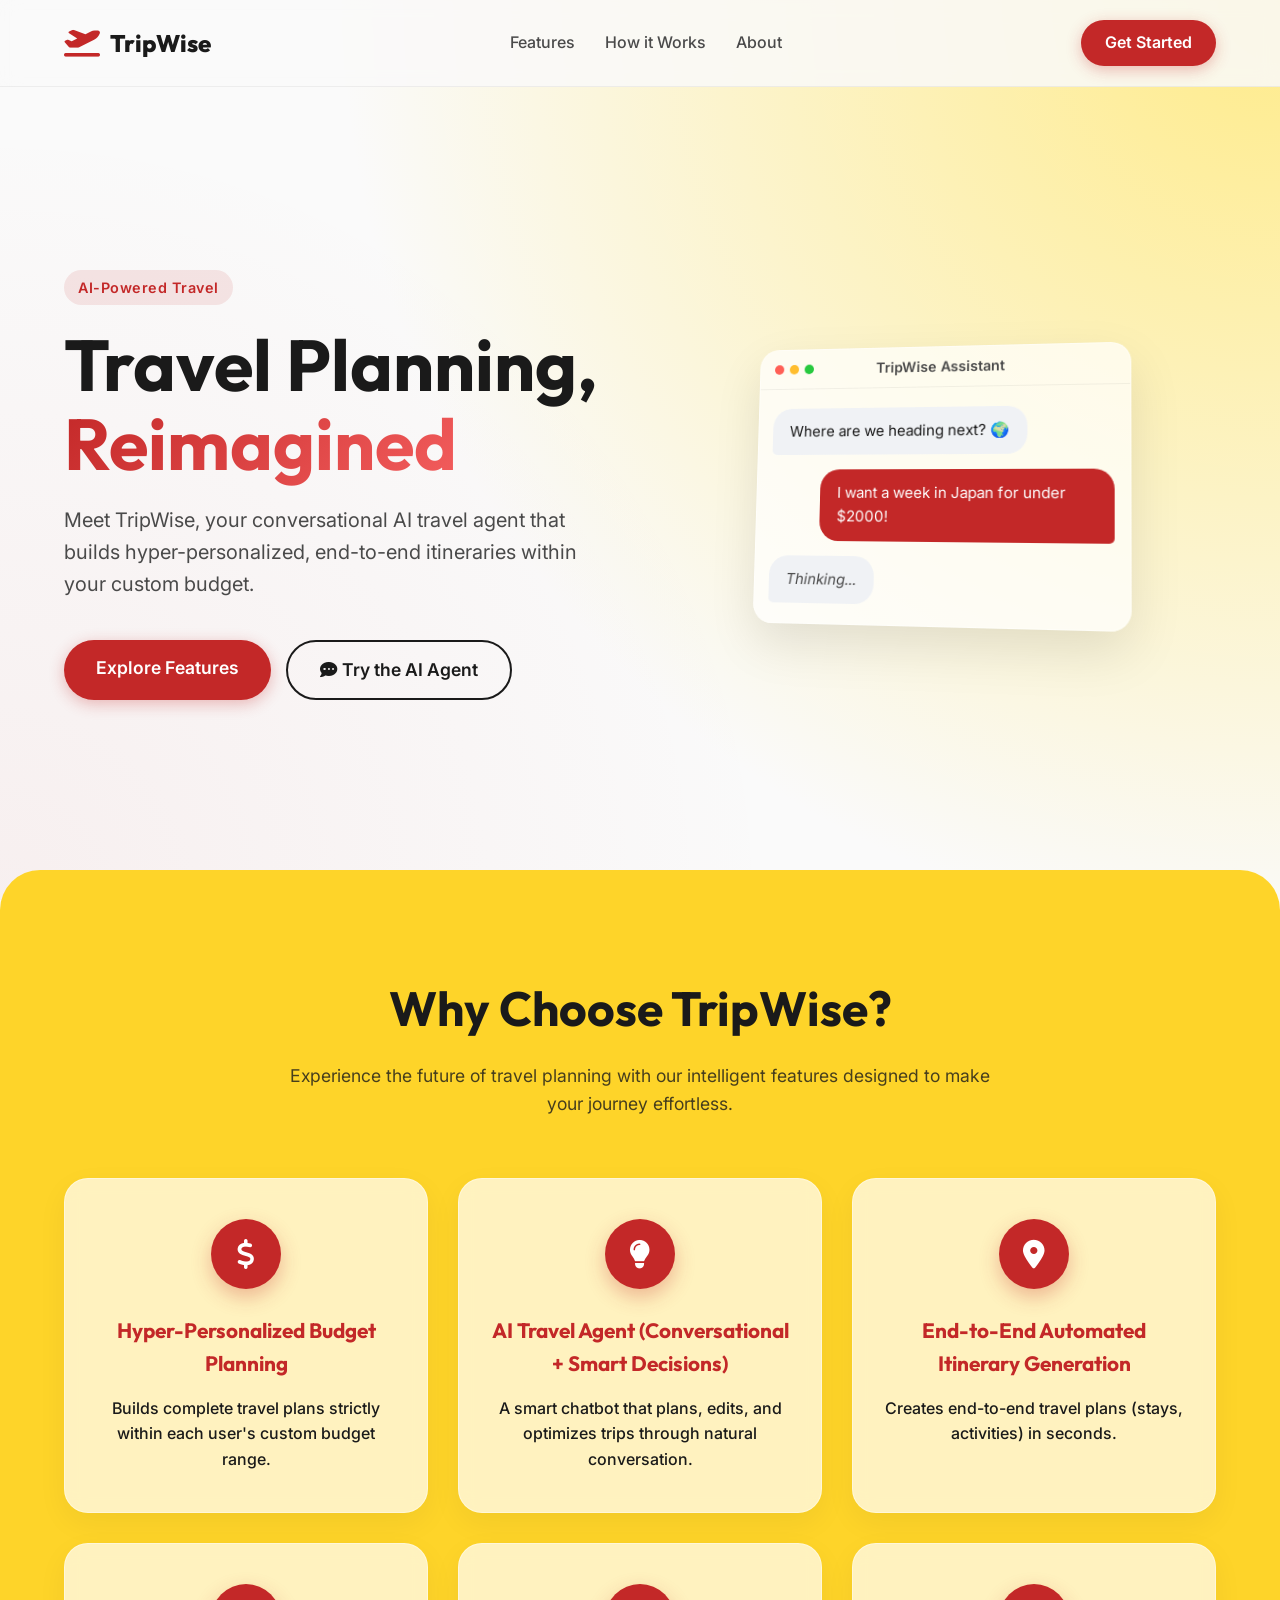
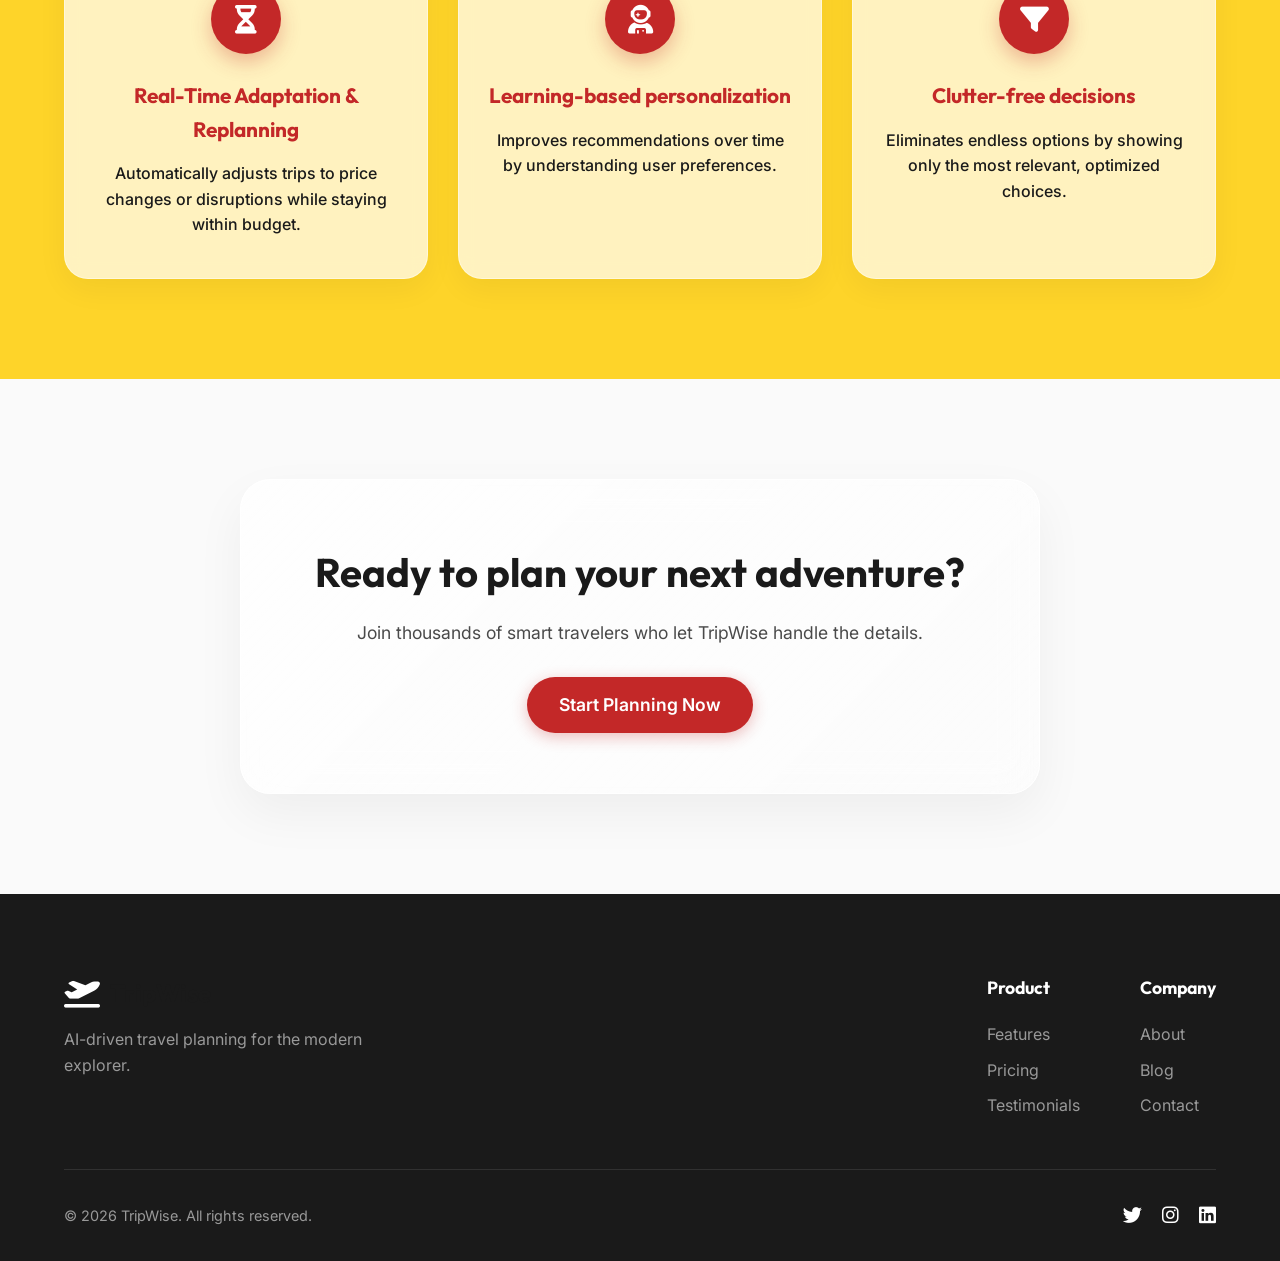
==== index.html @ 36edfcd3 "Initial commit of TripWise landing page" ====
<!DOCTYPE html>
<html lang="en">
<head>
    <meta charset="UTF-8">
    <meta name="viewport" content="width=device-width, initial-scale=1.0">
    <title>TripWise - AI Travel Planning</title>
    <!-- Google Fonts -->
    <link rel="preconnect" href="https://fonts.googleapis.com">
    <link rel="preconnect" href="https://fonts.gstatic.com" crossorigin>
    <link href="https://fonts.googleapis.com/css2?family=Inter:wght@400;500;600&family=Outfit:wght@500;700;800&display=swap" rel="stylesheet">
    <!-- Font Awesome -->
    <link rel="stylesheet" href="https://cdnjs.cloudflare.com/ajax/libs/font-awesome/6.4.0/css/all.min.css">
    <!-- Custom CSS -->
    <link rel="stylesheet" href="styles.css">
</head>
<body>
    <!-- Navbar -->
    <nav class="navbar">
        <div class="logo">
            <i class="fa-solid fa-plane-departure"></i>
            <span>TripWise</span>
        </div>
        <div class="nav-links desktop-only">
            <a href="#features">Features</a>
            <a href="#how-it-works">How it Works</a>
            <a href="#about">About</a>
        </div>
        <a href="#get-started" class="btn btn-primary">Get Started</a>
    </nav>

    <!-- Hero Section -->
    <header class="hero">
        <div class="hero-content">
            <div class="badge fade-in-up">AI-Powered Travel</div>
            <h1 class="fade-in-up animate-delay-1">Travel Planning, <br><span class="highlight">Reimagined</span></h1>
            <p class="fade-in-up animate-delay-2">Meet TripWise, your conversational AI travel agent that builds hyper-personalized, end-to-end itineraries within your custom budget.</p>
            <div class="cta-group fade-in-up animate-delay-3">
                <a href="#features" class="btn btn-primary btn-large">Explore Features</a>
                <a href="#chat" class="btn btn-outline btn-large"><i class="fa-solid fa-comment-dots"></i> Try the AI Agent</a>
            </div>
        </div>
        <div class="hero-visual fade-in">
            <div class="glass-card mockup">
                <div class="mockup-header">
                    <div class="dots"><span></span><span></span><span></span></div>
                    <div class="mockup-title">TripWise Assistant</div>
                </div>
                <div class="chat-bubbles">
                    <div class="bubble bot">Where are we heading next? 🌍</div>
                    <div class="bubble user">I want a week in Japan for under $2000!</div>
                    <div class="bubble bot typing">Thinking<span class="dot">.</span><span class="dot">.</span><span class="dot">.</span></div>
                </div>
            </div>
        </div>
    </header>

    <!-- Features Section from Image -->
    <section id="features" class="features-section">
        <div class="section-header reveal">
            <h2>Why Choose TripWise?</h2>
            <p>Experience the future of travel planning with our intelligent features designed to make your journey effortless.</p>
        </div>

        <div class="features-grid">
            <!-- Feature 1 -->
            <div class="feature-card reveal">
                <div class="icon-wrapper">
                    <i class="fa-solid fa-dollar-sign"></i>
                </div>
                <h3>Hyper-Personalized Budget Planning</h3>
                <p>Builds complete travel plans strictly within each user's custom budget range.</p>
            </div>

            <!-- Feature 2 -->
            <div class="feature-card reveal delay-1">
                <div class="icon-wrapper">
                    <i class="fa-solid fa-lightbulb"></i>
                </div>
                <h3>AI Travel Agent (Conversational + Smart Decisions)</h3>
                <p>A smart chatbot that plans, edits, and optimizes trips through natural conversation.</p>
            </div>

            <!-- Feature 3 -->
            <div class="feature-card reveal delay-2">
                <div class="icon-wrapper">
                    <i class="fa-solid fa-location-dot"></i>
                </div>
                <h3>End-to-End Automated Itinerary Generation</h3>
                <p>Creates end-to-end travel plans (stays, activities) in seconds.</p>
            </div>

            <!-- Feature 4 -->
            <div class="feature-card reveal">
                <div class="icon-wrapper">
                    <i class="fa-solid fa-hourglass-half"></i>
                </div>
                <h3>Real-Time Adaptation & Replanning</h3>
                <p>Automatically adjusts trips to price changes or disruptions while staying within budget.</p>
            </div>

            <!-- Feature 5 -->
            <div class="feature-card reveal delay-1">
                <div class="icon-wrapper">
                    <i class="fa-solid fa-user-astronaut"></i>
                </div>
                <h3>Learning-based personalization</h3>
                <p>Improves recommendations over time by understanding user preferences.</p>
            </div>

            <!-- Feature 6 -->
            <div class="feature-card reveal delay-2">
                <div class="icon-wrapper">
                    <i class="fa-solid fa-filter"></i>
                </div>
                <h3>Clutter-free decisions</h3>
                <p>Eliminates endless options by showing only the most relevant, optimized choices.</p>
            </div>
        </div>
    </section>

    <!-- Call to Action -->
    <section class="cta-section reveal">
        <div class="cta-container glass-panel">
            <h2>Ready to plan your next adventure?</h2>
            <p>Join thousands of smart travelers who let TripWise handle the details.</p>
            <a href="#" class="btn btn-primary btn-large cta-pulse">Start Planning Now</a>
        </div>
    </section>

    <!-- Footer -->
    <footer>
        <div class="footer-content">
            <div class="footer-brand">
                <div class="logo">
                    <i class="fa-solid fa-plane-departure"></i>
                    <span>TripWise</span>
                </div>
                <p>AI-driven travel planning for the modern explorer.</p>
            </div>
            <div class="footer-links">
                <div class="link-group">
                    <h4>Product</h4>
                    <a href="#">Features</a>
                    <a href="#">Pricing</a>
                    <a href="#">Testimonials</a>
                </div>
                <div class="link-group">
                    <h4>Company</h4>
                    <a href="#">About</a>
                    <a href="#">Blog</a>
                    <a href="#">Contact</a>
                </div>
            </div>
        </div>
        <div class="footer-bottom">
            <p>&copy; 2026 TripWise. All rights reserved.</p>
            <div class="socials">
                <a href="#"><i class="fa-brands fa-twitter"></i></a>
                <a href="#"><i class="fa-brands fa-instagram"></i></a>
                <a href="#"><i class="fa-brands fa-linkedin"></i></a>
            </div>
        </div>
    </footer>

    <!-- Custom Script -->
    <script src="script.js"></script>
</body>
</html>
---- styles.css ----
/* --- CSS Variables --- */
:root {
    /* Brand Colors extracted from image idea */
    --primary-yellow: #FED429;
    --primary-yellow-light: #FFEB89;
    --primary-red: #C32828;
    --primary-red-hover: #A02020;
    
    /* Neurtals */
    --text-dark: #1A1A1A;
    --text-muted: #4A4A4A;
    --bg-light: #FAFAFA;
    --white: #FFFFFF;
    
    /* Typography */
    --font-heading: 'Outfit', sans-serif;
    --font-body: 'Inter', sans-serif;
    
    /* Shadows & Transitions */
    --shadow-soft: 0 10px 30px rgba(0,0,0,0.05);
    --shadow-hover: 0 15px 40px rgba(195, 40, 40, 0.15);
    --glass-bg: rgba(255, 255, 255, 0.7);
    --glass-border: rgba(255, 255, 255, 0.4);
    
    --transition: all 0.3s cubic-bezier(0.25, 0.8, 0.25, 1);
}

/* --- Reset & Base Styles --- */
* {
    margin: 0;
    padding: 0;
    box-sizing: border-box;
}

html {
    scroll-behavior: smooth;
}

body {
    font-family: var(--font-body);
    background-color: var(--bg-light);
    color: var(--text-dark);
    line-height: 1.6;
    overflow-x: hidden;
}

h1, h2, h3, h4, .logo span {
    font-family: var(--font-heading);
    color: var(--text-dark);
}

a {
    text-decoration: none;
    color: inherit;
}

/* --- Reusable Components --- */
.btn {
    display: inline-block;
    padding: 10px 24px;
    border-radius: 50px;
    font-weight: 600;
    font-family: var(--font-body);
    cursor: pointer;
    transition: var(--transition);
    border: none;
}

.btn-primary {
    background-color: var(--primary-red);
    color: var(--white);
    box-shadow: 0 4px 15px rgba(195, 40, 40, 0.3);
}

.btn-primary:hover {
    background-color: var(--primary-red-hover);
    transform: translateY(-2px);
    box-shadow: 0 6px 20px rgba(195, 40, 40, 0.4);
    color: var(--white);
}

.btn-line {
    background: transparent;
    border: 2px solid var(--primary-red);
    color: var(--primary-red);
}

.btn-outline {
    background-color: transparent;
    border: 2px solid var(--text-dark);
    color: var(--text-dark);
}

.btn-outline:hover {
    background-color: var(--text-dark);
    color: var(--white);
}

.btn-large {
    padding: 14px 32px;
    font-size: 1.1rem;
}

/* --- Navbar --- */
.navbar {
    position: fixed;
    top: 0;
    left: 0;
    width: 100%;
    padding: 20px 5%;
    display: flex;
    justify-content: space-between;
    align-items: center;
    background: rgba(250, 250, 250, 0.85);
    backdrop-filter: blur(10px);
    -webkit-backdrop-filter: blur(10px);
    z-index: 1000;
    border-bottom: 1px solid rgba(0,0,0,0.05);
    transition: var(--transition);
}

.navbar.scrolled {
    padding: 15px 5%;
    box-shadow: var(--shadow-soft);
}

.logo {
    display: flex;
    align-items: center;
    gap: 10px;
    font-size: 1.5rem;
    font-weight: 800;
    color: var(--primary-red);
}

.logo i {
    font-size: 1.8rem;
}

.nav-links {
    display: flex;
    gap: 30px;
}

.nav-links a {
    font-weight: 500;
    position: relative;
    color: var(--text-muted);
}

.nav-links a::after {
    content: '';
    position: absolute;
    bottom: -5px;
    left: 0;
    width: 0;
    height: 2px;
    background-color: var(--primary-red);
    transition: var(--transition);
}

.nav-links a:hover {
    color: var(--text-dark);
}

.nav-links a:hover::after {
    width: 100%;
}

@media (max-width: 768px) {
    .desktop-only {
        display: none;
    }
}

/* --- Hero Section --- */
.hero {
    min-height: 100vh;
    padding: 120px 5% 50px;
    display: flex;
    align-items: center;
    background: radial-gradient(circle at top right, var(--primary-yellow-light) 0%, rgba(255,255,255,0) 60%),
                radial-gradient(circle at bottom left, rgba(195,40,40,0.05) 0%, rgba(255,255,255,0) 50%);
    gap: 40px;
}

.hero-content {
    flex: 1;
    max-width: 600px;
}

.badge {
    display: inline-block;
    padding: 6px 14px;
    background: rgba(195, 40, 40, 0.1);
    color: var(--primary-red);
    border-radius: 50px;
    font-size: 0.9rem;
    font-weight: 600;
    margin-bottom: 20px;
    letter-spacing: 0.5px;
}

.hero h1 {
    font-size: 4.5rem;
    line-height: 1.1;
    margin-bottom: 20px;
}

.highlight {
    background: linear-gradient(135deg, var(--primary-red), #F35D5D);
    -webkit-background-clip: text;
    -webkit-text-fill-color: transparent;
    color: var(--primary-red);
}

.hero p {
    font-size: 1.25rem;
    color: var(--text-muted);
    margin-bottom: 40px;
}

.cta-group {
    display: flex;
    gap: 15px;
    flex-wrap: wrap;
}

.hero-visual {
    flex: 1;
    display: flex;
    justify-content: center;
    perspective: 1000px;
}

.mockup {
    width: 100%;
    max-width: 380px;
    background: var(--glass-bg);
    backdrop-filter: blur(20px);
    -webkit-backdrop-filter: blur(20px);
    border: 1px solid var(--glass-border);
    border-radius: 20px;
    box-shadow: 0 20px 50px rgba(0,0,0,0.1);
    transform: rotateY(-10deg) rotateX(5deg);
    transition: transform 0.5s ease;
}

.mockup:hover {
    transform: rotateY(0) rotateX(0);
}

.mockup-header {
    padding: 15px;
    border-bottom: 1px solid rgba(0,0,0,0.05);
    display: flex;
    align-items: center;
    position: relative;
}

.dots {
    display: flex;
    gap: 6px;
}

.dots span {
    width: 10px;
    height: 10px;
    border-radius: 50%;
    background: #FF5F56;
}

.dots span:nth-child(2) { background: #FFBD2E; }
.dots span:nth-child(3) { background: #27C93F; }

.mockup-title {
    position: absolute;
    left: 50%;
    transform: translateX(-50%);
    font-weight: 600;
    font-size: 0.9rem;
    color: var(--text-muted);
}

.chat-bubbles {
    padding: 20px 15px;
    display: flex;
    flex-direction: column;
    gap: 15px;
}

.bubble {
    padding: 12px 18px;
    border-radius: 20px;
    font-size: 0.95rem;
    max-width: 85%;
    animation: bounceIn 0.5s ease forwards;
    opacity: 0;
}

.bubble.bot {
    background: #F0F2F5;
    color: var(--text-dark);
    align-self: flex-start;
    border-bottom-left-radius: 5px;
}

.bubble.user {
    background: var(--primary-red);
    color: var(--white);
    align-self: flex-end;
    border-bottom-right-radius: 5px;
    animation-delay: 0.6s;
}

.bubble.typing {
    background: #F0F2F5;
    align-self: flex-start;
    border-bottom-left-radius: 5px;
    width: fit-content;
    animation-delay: 1.2s;
    font-style: italic;
    color: var(--text-muted);
}

.dot {
    animation: flash 1.4s infinite linear;
}
.dot:nth-child(2) { animation-delay: 0.2s; }
.dot:nth-child(3) { animation-delay: 0.4s; }

@keyframes flash {
    0%, 100% { opacity: 0.2; }
    50% { opacity: 1; }
}

@keyframes bounceIn {
    0% { transform: scale(0.8); opacity: 0; }
    60% { transform: scale(1.05); opacity: 1; }
    100% { transform: scale(1); opacity: 1; }
}

/* --- Features Section --- */
.features-section {
    padding: 100px 5%;
    background-color: var(--primary-yellow);
    border-top-left-radius: 40px;
    border-top-right-radius: 40px;
    margin-top: -30px;
    position: relative;
    z-index: 10;
}

.section-header {
    text-align: center;
    max-width: 700px;
    margin: 0 auto 60px;
}

.section-header h2 {
    font-size: 3rem;
    margin-bottom: 15px;
}

.section-header p {
    font-size: 1.1rem;
    color: var(--text-dark);
    opacity: 0.8;
}

.features-grid {
    display: grid;
    grid-template-columns: repeat(auto-fit, minmax(300px, 1fr));
    gap: 30px;
    max-width: 1200px;
    margin: 0 auto;
}

.feature-card {
    background: var(--glass-bg);
    backdrop-filter: blur(10px);
    -webkit-backdrop-filter: blur(10px);
    padding: 40px 30px;
    border-radius: 24px;
    text-align: center;
    border: 1px solid var(--glass-border);
    transition: var(--transition);
    box-shadow: 0 10px 30px rgba(0,0,0,0.05);
}

.feature-card:hover {
    transform: translateY(-10px);
    box-shadow: 0 20px 40px rgba(0,0,0,0.1);
    background: rgba(255,255,255,0.9);
}

.icon-wrapper {
    width: 70px;
    height: 70px;
    background: var(--primary-red);
    border-radius: 50%;
    display: flex;
    align-items: center;
    justify-content: center;
    margin: 0 auto 25px;
    color: white;
    font-size: 1.8rem;
    box-shadow: 0 8px 20px rgba(195, 40, 40, 0.3);
    transition: var(--transition);
}

.feature-card:hover .icon-wrapper {
    transform: scale(1.1) rotate(5deg);
}

.feature-card h3 {
    font-size: 1.3rem;
    margin-bottom: 15px;
    color: var(--primary-red); /* Keeping true to the image theme */
    font-weight: 700;
}

.feature-card p {
    color: var(--text-dark);
    font-weight: 500;
    font-size: 1rem;
}

/* --- CTA Section --- */
.cta-section {
    padding: 100px 5%;
    text-align: center;
    background: var(--bg-light);
}

.glass-panel {
    background: linear-gradient(135deg, rgba(255, 255, 255, 0.8), rgba(255, 255, 255, 0.4));
    backdrop-filter: blur(20px);
    -webkit-backdrop-filter: blur(20px);
    border: 1px solid var(--white);
    border-radius: 30px;
    padding: 60px 20px;
    max-width: 800px;
    margin: 0 auto;
    box-shadow: 0 20px 50px rgba(0,0,0,0.05);
}

.cta-container h2 {
    font-size: 2.5rem;
    margin-bottom: 15px;
}

.cta-container p {
    color: var(--text-muted);
    font-size: 1.1rem;
    margin-bottom: 30px;
}

.cta-pulse {
    animation: pulse 2s infinite;
}

@keyframes pulse {
    0% { box-shadow: 0 0 0 0 rgba(195, 40, 40, 0.4); }
    70% { box-shadow: 0 0 0 15px rgba(195, 40, 40, 0); }
    100% { box-shadow: 0 0 0 0 rgba(195, 40, 40, 0); }
}

/* --- Footer --- */
footer {
    background-color: var(--text-dark);
    color: var(--white);
    padding: 80px 5% 30px;
}

.footer-content {
    display: flex;
    justify-content: space-between;
    flex-wrap: wrap;
    gap: 40px;
    max-width: 1200px;
    margin: 0 auto;
    border-bottom: 1px solid rgba(255,255,255,0.1);
    padding-bottom: 40px;
}

.footer-brand .logo {
    color: var(--white);
    margin-bottom: 15px;
}

.footer-brand p {
    color: #999;
    max-width: 300px;
}

.footer-links {
    display: flex;
    gap: 60px;
}

.link-group h4 {
    color: var(--white);
    margin-bottom: 20px;
    font-size: 1.1rem;
}

.link-group a {
    display: block;
    color: #999;
    margin-bottom: 10px;
    transition: var(--transition);
}

.link-group a:hover {
    color: var(--primary-yellow);
    transform: translateX(5px);
}

.footer-bottom {
    display: flex;
    justify-content: space-between;
    align-items: center;
    max-width: 1200px;
    margin: 30px auto 0;
    color: #999;
    font-size: 0.9rem;
}

.socials {
    display: flex;
    gap: 20px;
}

.socials a {
    color: var(--white);
    font-size: 1.2rem;
    transition: var(--transition);
}

.socials a:hover {
    color: var(--primary-yellow);
    transform: translateY(-3px);
}

/* --- Animations --- */
.fade-in-up {
    opacity: 0;
    transform: translateY(30px);
    animation: fadeInUp 0.8s ease forwards;
}

.fade-in {
    opacity: 0;
    animation: fadeIn 1s ease forwards;
}

.animate-delay-1 { animation-delay: 0.2s; }
.animate-delay-2 { animation-delay: 0.4s; }
.animate-delay-3 { animation-delay: 0.6s; }

@keyframes fadeInUp {
    to { opacity: 1; transform: translateY(0); }
}

@keyframes fadeIn {
    to { opacity: 1; }
}

/* Reveal on Scroll */
.reveal {
    opacity: 0;
    transform: translateY(40px);
    transition: all 0.8s cubic-bezier(0.5, 0, 0, 1);
}

.reveal.active {
    opacity: 1;
    transform: translateY(0);
}

.delay-1 { transition-delay: 0.1s; }
.delay-2 { transition-delay: 0.2s; }

/* --- Responsive Adjustments --- */
@media (max-width: 992px) {
    .hero {
        flex-direction: column;
        text-align: center;
        padding-top: 150px;
    }
    
    .hero h1 {
        font-size: 3.5rem;
    }
    
    .cta-group {
        justify-content: center;
    }
    
    .mockup {
        margin-top: 40px;
        transform: none;
    }
}

@media (max-width: 768px) {
    .section-header h2 {
        font-size: 2.2rem;
    }
    
    .features-section {
        padding: 60px 5%;
        border-top-left-radius: 20px;
        border-top-right-radius: 20px;
        margin-top: -20px;
    }
    
    .footer-content {
        flex-direction: column;
    }
    
    .footer-bottom {
        flex-direction: column;
        gap: 20px;
        text-align: center;
    }
}
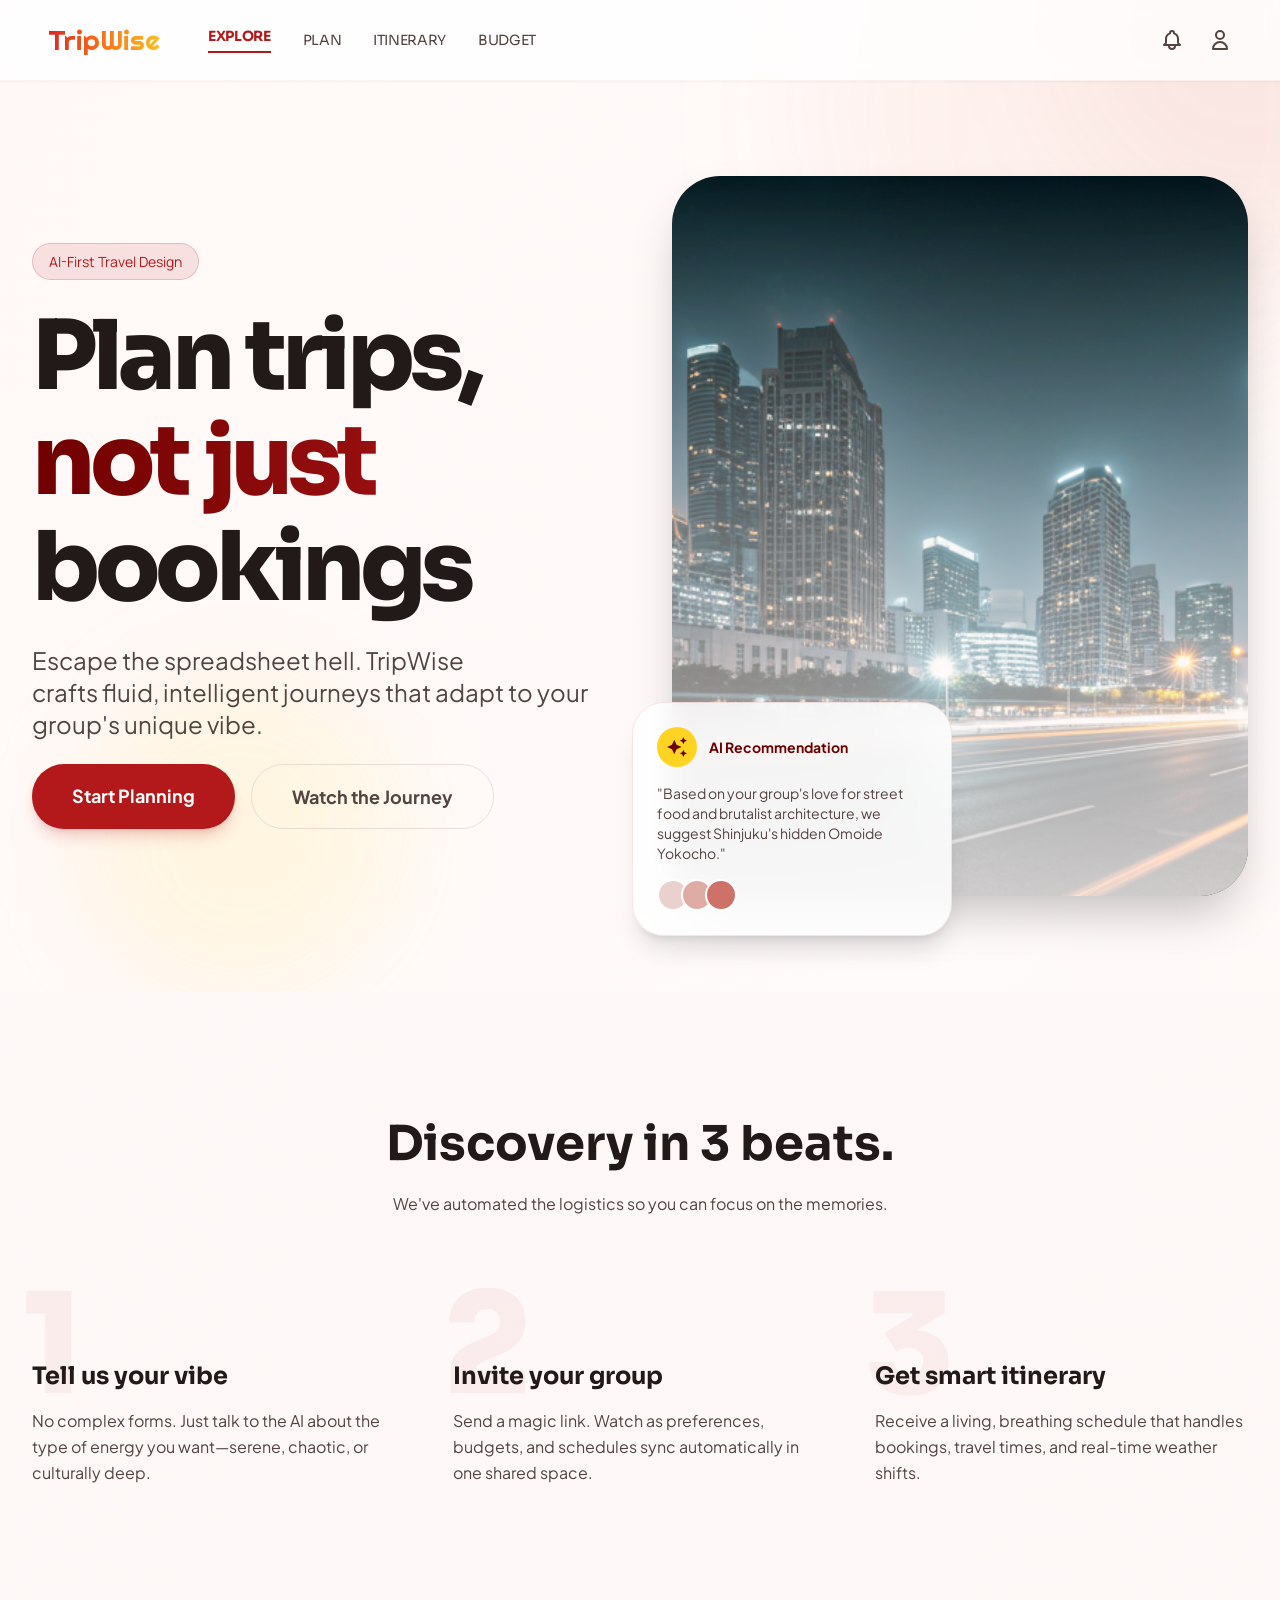
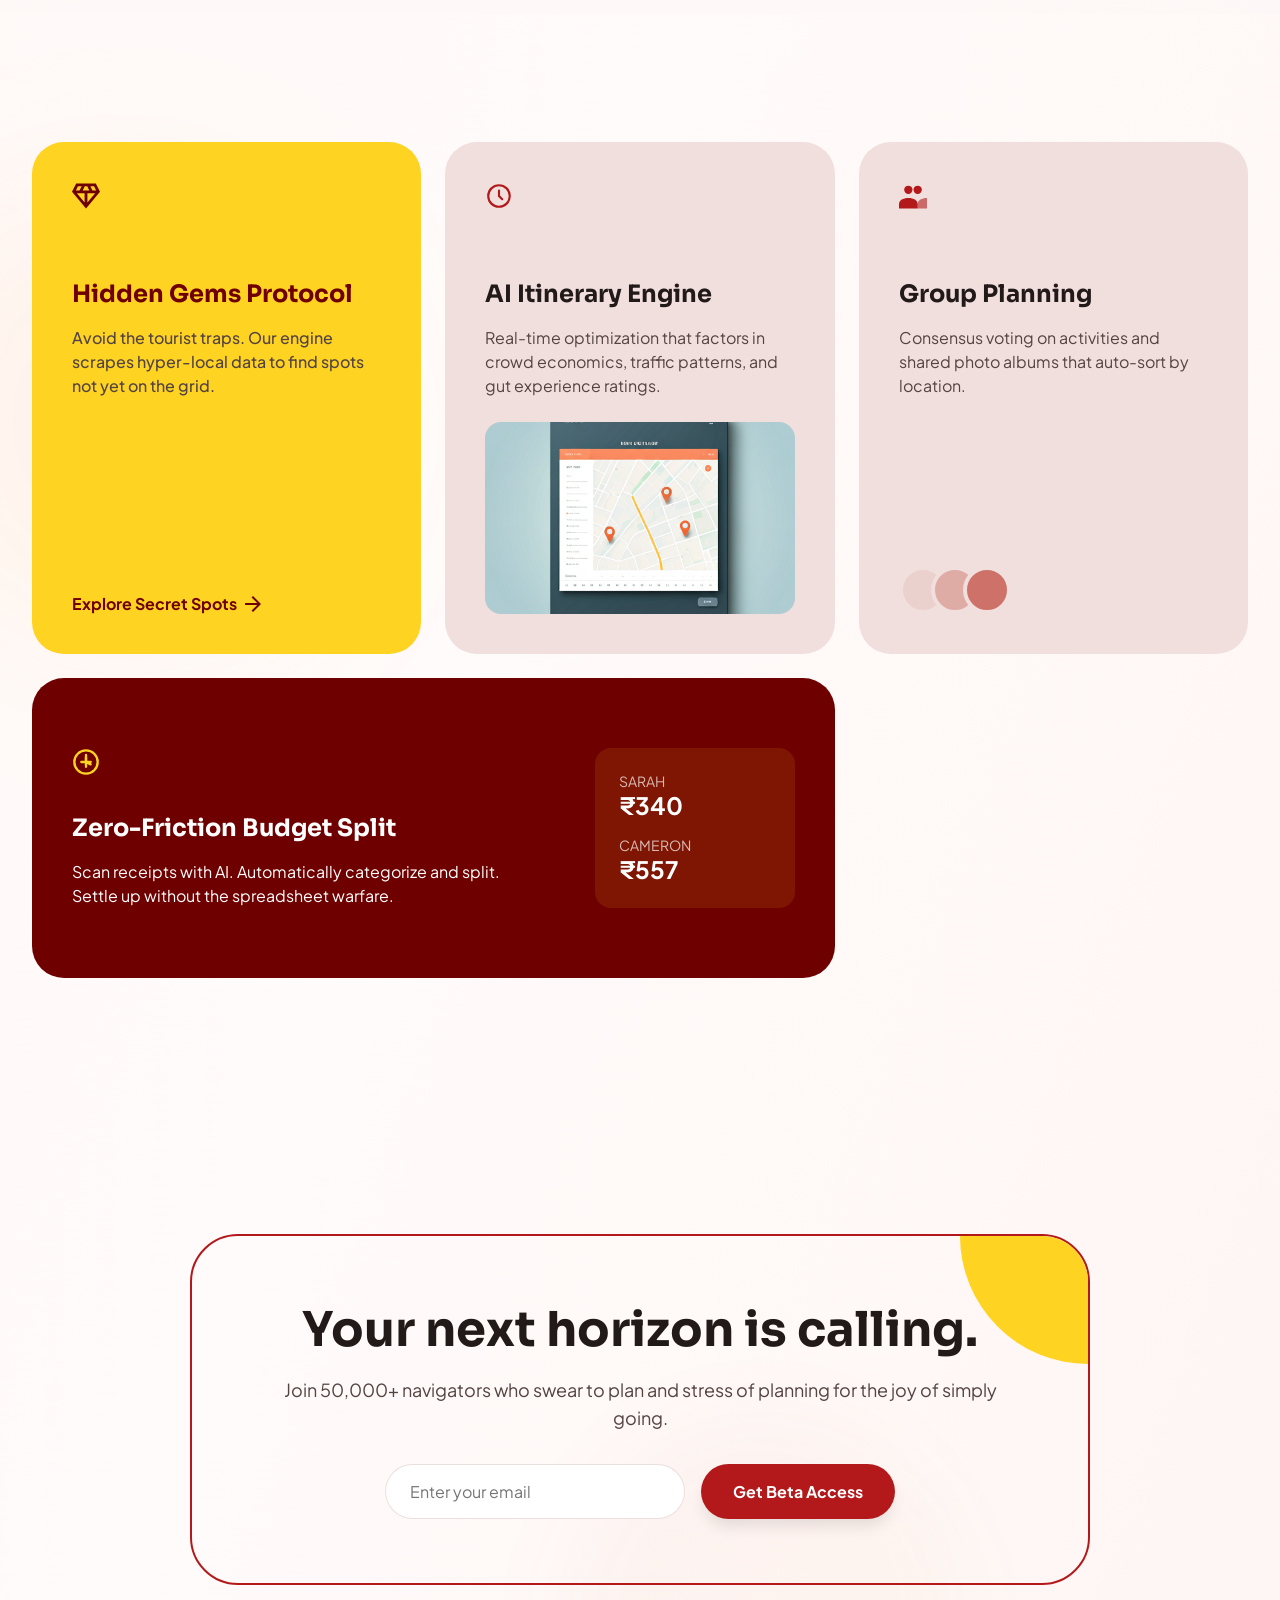
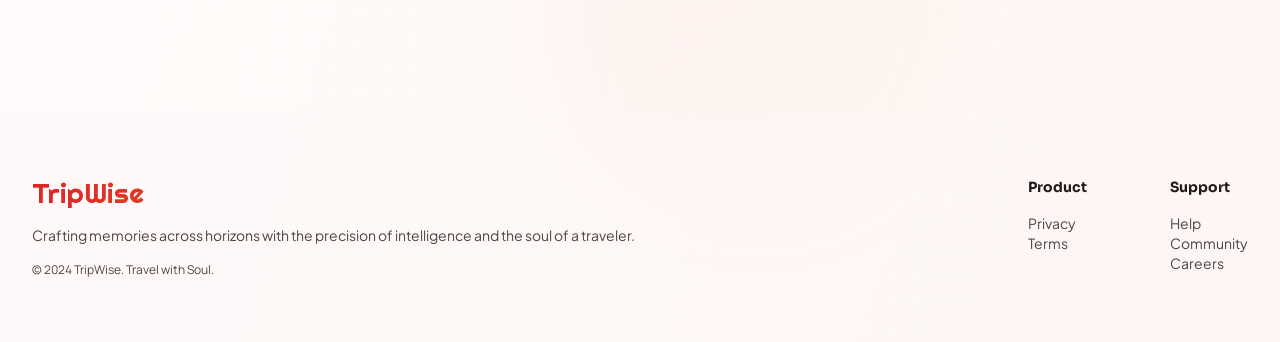
==== commit a250e830: "feat: migrate landing page to new AI Travel Agent design" ====
--- a/index.html
+++ b/index.html
@@ -3,166 +3,248 @@
 <head>
     <meta charset="UTF-8">
     <meta name="viewport" content="width=device-width, initial-scale=1.0">
-    <title>TripWise - AI Travel Planning</title>
-    <!-- Google Fonts -->
+    <title>TripWise | AI-First Travel Design</title>
+    <!-- Modern Fonts -->
     <link rel="preconnect" href="https://fonts.googleapis.com">
     <link rel="preconnect" href="https://fonts.gstatic.com" crossorigin>
-    <link href="https://fonts.googleapis.com/css2?family=Inter:wght@400;500;600&family=Outfit:wght@500;700;800&display=swap" rel="stylesheet">
-    <!-- Font Awesome -->
-    <link rel="stylesheet" href="https://cdnjs.cloudflare.com/ajax/libs/font-awesome/6.4.0/css/all.min.css">
-    <!-- Custom CSS -->
+    <link href="https://fonts.googleapis.com/css2?family=Manrope:wght@400;500;600;700&family=Plus+Jakarta+Sans:wght@400;500;600;700;800&family=Righteous&family=Sora:wght@400;600;700;800&display=swap" rel="stylesheet">
     <link rel="stylesheet" href="styles.css">
 </head>
 <body>
-    <!-- Navbar -->
-    <nav class="navbar">
-        <div class="logo">
-            <i class="fa-solid fa-plane-departure"></i>
-            <span>TripWise</span>
-        </div>
-        <div class="nav-links desktop-only">
-            <a href="#features">Features</a>
-            <a href="#how-it-works">How it Works</a>
-            <a href="#about">About</a>
-        </div>
-        <a href="#get-started" class="btn btn-primary">Get Started</a>
-    </nav>
+    <!-- Decorative background elements -->
+    <div class="decor-bg decor-bg-1"></div>
+    <div class="decor-bg decor-bg-2"></div>
+    <div class="decor-bg decor-bg-3"></div>
+
+    <!-- Header -->
+    <header class="header">
+        <div class="header-container">
+            <div class="header-left">
+                <a href="/" class="logo font-righteous">TripWise</a>
+                <nav class="nav-links">
+                    <a href="/" class="nav-link active font-sora font-bold">Explore</a>
+                    <a href="/plan" class="nav-link font-sora">Plan</a>
+                    <a href="/itinerary" class="nav-link font-sora">Itinerary</a>
+                    <a href="/budget" class="nav-link font-sora">Budget</a>
+                </nav>
+            </div>
+            <div class="header-right" style="display: flex; gap: 24px; align-items: center;">
+                <button class="icon-btn">
+                    <svg width="24" height="24" fill="none" viewBox="0 0 24 24" stroke="#534341" stroke-width="2">
+                        <path stroke-linecap="round" stroke-linejoin="round" d="M15 17h5l-1.405-1.405A2.032 2.032 0 0118 14.158V11a6.002 6.002 0 00-4-5.659V5a2 2 0 10-4 0v.341C7.67 6.165 6 8.388 6 11v3.159c0 .538-.214 1.055-.595 1.436L4 17h5m6 0v1a3 3 0 11-6 0v-1m6 0H9" />
+                    </svg>
+                </button>
+                <button class="icon-btn">
+                    <svg width="24" height="24" fill="none" viewBox="0 0 24 24" stroke="#534341" stroke-width="2">
+                        <path stroke-linecap="round" stroke-linejoin="round" d="M16 7a4 4 0 11-8 0 4 4 0 018 0zM12 14a7 7 0 00-7 7h14a7 7 0 00-7-7z" />
+                    </svg>
+                </button>
+            </div>
+        </div>
+    </header>
 
     <!-- Hero Section -->
-    <header class="hero">
-        <div class="hero-content">
-            <div class="badge fade-in-up">AI-Powered Travel</div>
-            <h1 class="fade-in-up animate-delay-1">Travel Planning, <br><span class="highlight">Reimagined</span></h1>
-            <p class="fade-in-up animate-delay-2">Meet TripWise, your conversational AI travel agent that builds hyper-personalized, end-to-end itineraries within your custom budget.</p>
-            <div class="cta-group fade-in-up animate-delay-3">
-                <a href="#features" class="btn btn-primary btn-large">Explore Features</a>
-                <a href="#chat" class="btn btn-outline btn-large"><i class="fa-solid fa-comment-dots"></i> Try the AI Agent</a>
-            </div>
-        </div>
-        <div class="hero-visual fade-in">
-            <div class="glass-card mockup">
-                <div class="mockup-header">
-                    <div class="dots"><span></span><span></span><span></span></div>
-                    <div class="mockup-title">TripWise Assistant</div>
-                </div>
-                <div class="chat-bubbles">
-                    <div class="bubble bot">Where are we heading next? 🌍</div>
-                    <div class="bubble user">I want a week in Japan for under $2000!</div>
-                    <div class="bubble bot typing">Thinking<span class="dot">.</span><span class="dot">.</span><span class="dot">.</span></div>
-                </div>
-            </div>
-        </div>
-    </header>
-
-    <!-- Features Section from Image -->
-    <section id="features" class="features-section">
-        <div class="section-header reveal">
-            <h2>Why Choose TripWise?</h2>
-            <p>Experience the future of travel planning with our intelligent features designed to make your journey effortless.</p>
-        </div>
-
-        <div class="features-grid">
-            <!-- Feature 1 -->
-            <div class="feature-card reveal">
-                <div class="icon-wrapper">
-                    <i class="fa-solid fa-dollar-sign"></i>
-                </div>
-                <h3>Hyper-Personalized Budget Planning</h3>
-                <p>Builds complete travel plans strictly within each user's custom budget range.</p>
-            </div>
-
-            <!-- Feature 2 -->
-            <div class="feature-card reveal delay-1">
-                <div class="icon-wrapper">
-                    <i class="fa-solid fa-lightbulb"></i>
-                </div>
-                <h3>AI Travel Agent (Conversational + Smart Decisions)</h3>
-                <p>A smart chatbot that plans, edits, and optimizes trips through natural conversation.</p>
-            </div>
-
-            <!-- Feature 3 -->
-            <div class="feature-card reveal delay-2">
-                <div class="icon-wrapper">
-                    <i class="fa-solid fa-location-dot"></i>
-                </div>
-                <h3>End-to-End Automated Itinerary Generation</h3>
-                <p>Creates end-to-end travel plans (stays, activities) in seconds.</p>
-            </div>
-
-            <!-- Feature 4 -->
-            <div class="feature-card reveal">
-                <div class="icon-wrapper">
-                    <i class="fa-solid fa-hourglass-half"></i>
-                </div>
-                <h3>Real-Time Adaptation & Replanning</h3>
-                <p>Automatically adjusts trips to price changes or disruptions while staying within budget.</p>
-            </div>
-
-            <!-- Feature 5 -->
-            <div class="feature-card reveal delay-1">
-                <div class="icon-wrapper">
-                    <i class="fa-solid fa-user-astronaut"></i>
-                </div>
-                <h3>Learning-based personalization</h3>
-                <p>Improves recommendations over time by understanding user preferences.</p>
-            </div>
-
-            <!-- Feature 6 -->
-            <div class="feature-card reveal delay-2">
-                <div class="icon-wrapper">
-                    <i class="fa-solid fa-filter"></i>
-                </div>
-                <h3>Clutter-free decisions</h3>
-                <p>Eliminates endless options by showing only the most relevant, optimized choices.</p>
-            </div>
-        </div>
-    </section>
-
-    <!-- Call to Action -->
-    <section class="cta-section reveal">
-        <div class="cta-container glass-panel">
-            <h2>Ready to plan your next adventure?</h2>
-            <p>Join thousands of smart travelers who let TripWise handle the details.</p>
-            <a href="#" class="btn btn-primary btn-large cta-pulse">Start Planning Now</a>
+    <section class="hero">
+        <div class="hero-bg-blur hero-bg-blur-1"></div>
+        <div class="hero-bg-blur hero-bg-blur-2"></div>
+        
+        <div class="hero-container">
+            <div class="hero-content">
+                <div class="badge">
+                    <span class="badge-text font-manrope">AI-First Travel Design</span>
+                </div>
+                <h1 class="hero-title font-sora">
+                    <p class="m-0 text-dark">Plan trips,</p>
+                    <p class="m-0 text-gradient-dark">not just</p>
+                    <p class="m-0 text-dark">bookings</p>
+                </h1>
+                <p class="hero-subtitle font-jakarta">
+                    <span class="d-block">Escape the spreadsheet hell. TripWise</span>
+                    <span class="d-block">crafts fluid, intelligent journeys that adapt to your</span>
+                    <span class="d-block">group's unique vibe.</span>
+                </p>
+                <div class="hero-cta">
+                    <a href="/plan" class="btn btn-primary btn-large shadow-glow mt-2 font-jakarta">Start Planning</a>
+                    <button class="btn btn-outline btn-large mt-2 font-jakarta">Watch the Journey</button>
+                </div>
+            </div>
+
+            <div class="hero-image-wrapper">
+                <div class="image-card glow-shadow">
+                    <div class="img-container">
+                        <img src="assets/f72d41d98539110abb0080c16b6ec0c46311ae1e.png" alt="Destination Illustration" class="main-img">
+                        <div class="img-gradient-overlay"></div>
+                    </div>
+                </div>
+                
+                <!-- Floating AI Card -->
+                <div class="floating-card popup-shadow blur-bg">
+                    <div class="card-header mb-4">
+                        <div class="icon-circle icon-yellow">
+                            <svg class="icon-svg" fill="none" viewBox="0 0 22 22">
+                                <path d="M18 8L16.75 5.25L14 4L16.75 2.75L18 0L19.25 2.75L22 4L19.25 5.25L18 8V8M18 22L16.75 19.25L14 18L16.75 16.75L18 14L19.25 16.75L22 18L19.25 19.25L18 22V22M8 19L5.5 13.5L0 11L5.5 8.5L8 3L10.5 8.5L16 11L10.5 13.5L8 19V19" fill="#6F0000" />
+                            </svg>
+                        </div>
+                        <span class="card-title font-jakarta font-bold dark-red-text">AI Recommendation</span>
+                    </div>
+                    <p class="card-text font-jakarta text-light mb-4 text-small">
+                        "Based on your group's love for street food and brutalist architecture, we suggest Shinjuku's hidden Omoide Yokocho."
+                    </p>
+                    <div class="avatar-group">
+                        <div class="avatar avatar-1"></div>
+                        <div class="avatar avatar-2"></div>
+                        <div class="avatar avatar-3"></div>
+                    </div>
+                </div>
+            </div>
+        </div>
+    </section>
+
+    <!-- 3-Step Value Prop -->
+    <section class="value-prop section-bg-light">
+        <div class="section-container">
+            <div class="section-header text-center mb-20">
+                <h2 class="section-title font-sora font-bold text-dark mb-6">Discovery in 3 beats.</h2>
+                <p class="section-subtitle font-jakarta text-light">We've automated the logistics so you can focus on the memories.</p>
+            </div>
+
+            <div class="steps-grid">
+                <div class="step">
+                    <div class="step-number font-sora font-extra-bold">1</div>
+                    <h3 class="step-title font-sora mb-4 text-dark font-bold">Tell us your vibe</h3>
+                    <p class="step-desc font-jakarta text-light text-base">No complex forms. Just talk to the AI about the type of energy you want—serene, chaotic, or culturally deep.</p>
+                </div>
+                <div class="step">
+                    <div class="step-number font-sora font-extra-bold">2</div>
+                    <h3 class="step-title font-sora mb-4 text-dark font-bold">Invite your group</h3>
+                    <p class="step-desc font-jakarta text-light text-base">Send a magic link. Watch as preferences, budgets, and schedules sync automatically in one shared space.</p>
+                </div>
+                <div class="step">
+                    <div class="step-number font-sora font-extra-bold">3</div>
+                    <h3 class="step-title font-sora mb-4 text-dark font-bold">Get smart itinerary</h3>
+                    <p class="step-desc font-jakarta text-light text-base">Receive a living, breathing schedule that handles bookings, travel times, and real-time weather shifts.</p>
+                </div>
+            </div>
+        </div>
+    </section>
+
+    <!-- Features Grid -->
+    <section class="features">
+        <div class="section-container">
+            <div class="features-grid gap-6">
+                <!-- Feature 1 -->
+                <div class="feature-card f-card-yellow span-4 flex-col justify-between">
+                    <div class="card-top">
+                        <svg class="icon-lg mb-16" fill="none" viewBox="0 0 30 27">
+                            <path d="M15 27L0 9L4.5 0H25.5L30 9L15 27V27M11.4375 7.5H18.5625L16.3125 3H13.6875L11.4375 7.5V7.5M13.5 20.5125V10.5H5.175L13.5 20.5125V20.5125M16.5 20.5125L24.825 10.5H16.5V20.5125V20.5125M21.9 7.5H25.875L23.625 3H19.65L21.9 7.5V7.5M4.125 7.5H8.1L10.35 3H6.375L4.125 7.5V7.5" fill="#6F0000" />
+                        </svg>
+                        <h3 class="feature-title dark-red-text font-sora mb-4">Hidden Gems Protocol</h3>
+                        <p class="feature-desc medium-red font-jakarta font-medium opacity-90 text-base">Avoid the tourist traps. Our engine scrapes hyper-local data to find spots not yet on the grid.</p>
+                    </div>
+                    <button class="feature-btn font-jakarta font-bold pt-8">
+                        Explore Secret Spots
+                        <svg class="btn-icon" fill="none" viewBox="0 0 16 16">
+                            <path d="M12.175 9H0V7H12.175L6.575 1.4L8 0L16 8L8 16L6.575 14.6L12.175 9V9" fill="#6F0000" />
+                        </svg>
+                    </button>
+                </div>
+
+                <!-- Feature 2 -->
+                <div class="feature-card f-card-light span-4 flex-col justify-between">
+                    <div class="card-top">
+                        <svg class="icon-lg mb-16" fill="none" viewBox="0 0 26 26">
+                            <circle cx="13" cy="13" r="10" stroke="#B3191A" stroke-width="2" fill="none" />
+                            <path d="M13 8V13L16 16" stroke="#B3191A" stroke-width="2" stroke-linecap="round" />
+                        </svg>
+                        <h3 class="feature-title text-dark font-sora mb-4">AI Itinerary Engine</h3>
+                        <p class="feature-desc text-light font-jakarta text-base">Real-time optimization that factors in crowd economics, traffic patterns, and gut experience ratings.</p>
+                    </div>
+                    <img src="assets/e86f9d66b41b5594e1d9a2358995348f21519b2e.png" alt="Map" class="feature-img mt-6">
+                </div>
+
+                <!-- Feature 3 -->
+                <div class="feature-card f-card-light span-4 flex-col justify-between">
+                    <div class="card-top">
+                        <svg class="icon-lg mb-16" fill="none" viewBox="0 0 27 24">
+                            <circle cx="9" cy="6" r="4" fill="#B3191A" />
+                            <circle cx="18" cy="6" r="4" fill="#B3191A" />
+                            <path d="M0 20C0 16 4 14 9 14C14 14 18 16 18 20V24H0V20Z" fill="#B3191A" />
+                            <path d="M18 20C18 16 22 14 27 14V24H18V20Z" fill="#B3191A" opacity="0.6" />
+                        </svg>
+                        <h3 class="feature-title text-dark font-sora mb-4">Group Planning</h3>
+                        <p class="feature-desc text-light font-jakarta text-base">Consensus voting on activities and shared photo albums that auto-sort by location.</p>
+                    </div>
+                    <div class="avatar-group-lg pt-8">
+                        <div class="avatar-lg a-lg-1"></div>
+                        <div class="avatar-lg a-lg-2"></div>
+                        <div class="avatar-lg a-lg-3"></div>
+                    </div>
+                </div>
+
+                <!-- Feature 4 -->
+                <div class="feature-card f-card-dark span-8 flex items-center justify-between">
+                    <div class="flex-top flex-1">
+                        <svg class="icon-lg mb-8" fill="none" viewBox="0 0 24 24">
+                            <circle cx="12" cy="12" r="10" stroke="#FFD321" stroke-width="2" fill="none" />
+                            <path d="M12 6V12L16 14" stroke="#FFD321" stroke-width="2" stroke-linecap="round" />
+                            <path d="M8 12H16M12 8V16" stroke="#FFD321" stroke-width="2" stroke-linecap="round" />
+                        </svg>
+                        <h3 class="feature-title text-white font-sora font-bold mb-4">Zero-Friction Budget Split</h3>
+                        <p class="feature-desc text-white opacity-90 max-w-md font-jakarta text-base">Scan receipts with AI. Automatically categorize and split. Settle up without the spreadsheet warfare.</p>
+                    </div>
+                    <div class="split-box">
+                        <div class="split-item mb-4">
+                            <div class="split-label font-jakarta uppercase opacity-70">Sarah</div>
+                            <div class="split-amount font-jakarta font-bold">₹340</div>
+                        </div>
+                        <div class="split-item">
+                            <div class="split-label font-jakarta uppercase opacity-70">Cameron</div>
+                            <div class="split-amount font-jakarta font-bold">₹557</div>
+                        </div>
+                    </div>
+                </div>
+            </div>
+        </div>
+    </section>
+
+    <!-- CTA Section -->
+    <section class="cta-section">
+        <div class="cta-container flex justify-center">
+            <div class="cta-box text-center relative max-w-lg mx-auto">
+                <div class="cta-dec-corner absolute"></div>
+                <h2 class="cta-title font-sora font-bold text-dark mb-4">Your next horizon is calling.</h2>
+                <p class="cta-desc font-jakarta text-light text-lg mb-8">Join 50,000+ navigators who swear to plan and stress of planning for the joy of simply going.</p>
+                <form class="cta-form flex gap-4 justify-center" action="/plan" method="get">
+                    <input type="email" placeholder="Enter your email" class="cta-input font-jakarta" required>
+                    <button type="submit" class="btn btn-primary font-jakarta font-bold shadow-glow-sm">Get Beta Access</button>
+                </form>
+            </div>
         </div>
     </section>
 
     <!-- Footer -->
-    <footer>
-        <div class="footer-content">
-            <div class="footer-brand">
-                <div class="logo">
-                    <i class="fa-solid fa-plane-departure"></i>
-                    <span>TripWise</span>
-                </div>
-                <p>AI-driven travel planning for the modern explorer.</p>
-            </div>
-            <div class="footer-links">
-                <div class="link-group">
-                    <h4>Product</h4>
-                    <a href="#">Features</a>
-                    <a href="#">Pricing</a>
-                    <a href="#">Testimonials</a>
-                </div>
-                <div class="link-group">
-                    <h4>Company</h4>
-                    <a href="#">About</a>
-                    <a href="#">Blog</a>
-                    <a href="#">Contact</a>
-                </div>
-            </div>
-        </div>
-        <div class="footer-bottom">
-            <p>&copy; 2026 TripWise. All rights reserved.</p>
-            <div class="socials">
-                <a href="#"><i class="fa-brands fa-twitter"></i></a>
-                <a href="#"><i class="fa-brands fa-instagram"></i></a>
-                <a href="#"><i class="fa-brands fa-linkedin"></i></a>
+    <footer class="footer section-bg-light">
+        <div class="footer-container max-w-xl mx-auto flex justify-between">
+            <div class="footer-left flex-1">
+                <div class="logo font-righteous mb-4 logo-gradient text-3xl">TripWise</div>
+                <p class="footer-desc font-jakarta text-light text-sm max-w-sm">Crafting memories across horizons with the precision of intelligence and the soul of a traveler.</p>
+                <p class="footer-copy font-manrope text-light text-xs mt-4">© 2024 TripWise. Travel with Soul.</p>
+            </div>
+            <div class="footer-right flex gap-16 grid-cols-2">
+                <div class="footer-col">
+                    <h4 class="footer-heading font-sora font-bold text-dark text-sm mb-4">Product</h4>
+                    <a href="#" class="footer-link font-jakarta text-light block mb-2 text-sm">Privacy</a>
+                    <a href="#" class="footer-link font-jakarta text-light block mb-2 text-sm">Terms</a>
+                </div>
+                <div class="footer-col">
+                    <h4 class="footer-heading font-sora font-bold text-dark text-sm mb-4">Support</h4>
+                    <a href="#" class="footer-link font-jakarta text-light block mb-2 text-sm">Help</a>
+                    <a href="#" class="footer-link font-jakarta text-light block mb-2 text-sm">Community</a>
+                    <a href="#" class="footer-link font-jakarta text-light block mb-2 text-sm">Careers</a>
+                </div>
             </div>
         </div>
     </footer>
-
-    <!-- Custom Script -->
     <script src="script.js"></script>
 </body>
 </html>
--- a/styles.css
+++ b/styles.css
@@ -1,628 +1,547 @@
-/* --- CSS Variables --- */
-:root {
-    /* Brand Colors extracted from image idea */
-    --primary-yellow: #FED429;
-    --primary-yellow-light: #FFEB89;
-    --primary-red: #C32828;
-    --primary-red-hover: #A02020;
-    
-    /* Neurtals */
-    --text-dark: #1A1A1A;
-    --text-muted: #4A4A4A;
-    --bg-light: #FAFAFA;
-    --white: #FFFFFF;
-    
-    /* Typography */
-    --font-heading: 'Outfit', sans-serif;
-    --font-body: 'Inter', sans-serif;
-    
-    /* Shadows & Transitions */
-    --shadow-soft: 0 10px 30px rgba(0,0,0,0.05);
-    --shadow-hover: 0 15px 40px rgba(195, 40, 40, 0.15);
-    --glass-bg: rgba(255, 255, 255, 0.7);
-    --glass-border: rgba(255, 255, 255, 0.4);
-    
-    --transition: all 0.3s cubic-bezier(0.25, 0.8, 0.25, 1);
-}
-
-/* --- Reset & Base Styles --- */
-* {
+/* Base Reset */
+*, *::before, *::after {
+    box-sizing: border-box;
     margin: 0;
     padding: 0;
-    box-sizing: border-box;
-}
-
-html {
-    scroll-behavior: smooth;
 }
 
 body {
-    font-family: var(--font-body);
-    background-color: var(--bg-light);
-    color: var(--text-dark);
-    line-height: 1.6;
+    background: linear-gradient(to bottom right, #fff8f7, #fffbfa, #fef5f3);
+    min-height: 100vh;
+    width: 100%;
+    position: relative;
     overflow-x: hidden;
-}
-
-h1, h2, h3, h4, .logo span {
-    font-family: var(--font-heading);
-    color: var(--text-dark);
-}
-
-a {
-    text-decoration: none;
-    color: inherit;
-}
-
-/* --- Reusable Components --- */
-.btn {
-    display: inline-block;
-    padding: 10px 24px;
-    border-radius: 50px;
-    font-weight: 600;
-    font-family: var(--font-body);
-    cursor: pointer;
-    transition: var(--transition);
-    border: none;
-}
-
-.btn-primary {
-    background-color: var(--primary-red);
-    color: var(--white);
-    box-shadow: 0 4px 15px rgba(195, 40, 40, 0.3);
-}
-
-.btn-primary:hover {
-    background-color: var(--primary-red-hover);
-    transform: translateY(-2px);
-    box-shadow: 0 6px 20px rgba(195, 40, 40, 0.4);
-    color: var(--white);
-}
-
-.btn-line {
-    background: transparent;
-    border: 2px solid var(--primary-red);
-    color: var(--primary-red);
-}
-
-.btn-outline {
-    background-color: transparent;
-    border: 2px solid var(--text-dark);
-    color: var(--text-dark);
-}
-
-.btn-outline:hover {
-    background-color: var(--text-dark);
-    color: var(--white);
-}
-
-.btn-large {
-    padding: 14px 32px;
-    font-size: 1.1rem;
-}
-
-/* --- Navbar --- */
-.navbar {
+    color: #534341;
+}
+
+/* Typography & Fonts */
+.font-righteous { font-family: 'Righteous', sans-serif; }
+.font-sora { font-family: 'Sora', sans-serif; }
+.font-jakarta { font-family: 'Plus Jakarta Sans', sans-serif; }
+.font-manrope { font-family: 'Manrope', sans-serif; }
+
+.font-bold { font-weight: 700; }
+.font-extra-bold { font-weight: 800; }
+.font-medium { font-weight: 500; }
+.uppercase { text-transform: uppercase; }
+
+/* Colors & Gradients */
+.text-dark { color: #221a19; }
+.text-light { color: #534341; }
+.dark-red-text { color: #6f0000; }
+.medium-red-text { color: #b3191a; }
+.text-white { color: #ffffff; }
+
+.text-gradient-dark {
+    background: linear-gradient(to right, #6f0000, #b3191a);
+    -webkit-background-clip: text;
+    -webkit-text-fill-color: transparent;
+    background-clip: text;
+}
+.logo-gradient {
+    background: linear-gradient(to right, #dc2626, #f97316, #fbbf24);
+    -webkit-background-clip: text;
+    -webkit-text-fill-color: transparent;
+    background-clip: text;
+}
+
+/* Decorative Background Elements */
+.decor-bg {
+    position: absolute;
+    border-radius: 50%;
+    filter: blur(80px); /* 3xl blur in tailwind is ~64px */
+    z-index: -1;
+    animation: pulse ease-in-out infinite alternate;
+}
+.decor-bg-1 {
+    width: 600px;
+    height: 600px;
+    top: -192px; /* -top-48 */
+    right: -128px; /* -right-32 */
+    background: linear-gradient(to bottom right, rgba(220, 38, 38, 0.05), rgba(249, 115, 22, 0.05));
+    animation-duration: 8s;
+}
+.decor-bg-2 {
+    width: 500px;
+    height: 500px;
+    top: 50%;
+    left: -128px;
+    background: linear-gradient(to top left, rgba(251, 191, 36, 0.05), rgba(249, 115, 22, 0.05));
+    animation-duration: 10s;
+}
+.decor-bg-3 {
+    width: 400px;
+    height: 400px;
+    bottom: 128px;
+    right: 25%;
+    background: linear-gradient(to bottom right, rgba(179, 25, 26, 0.03), rgba(255, 211, 33, 0.03));
+    filter: blur(40px);
+    animation-duration: 12s;
+}
+
+@keyframes pulse {
+    0% { transform: scale(1); opacity: 0.8; }
+    100% { transform: scale(1.05); opacity: 1; }
+}
+
+/* Header */
+.header {
     position: fixed;
     top: 0;
-    left: 0;
     width: 100%;
-    padding: 20px 5%;
-    display: flex;
-    justify-content: space-between;
-    align-items: center;
-    background: rgba(250, 250, 250, 0.85);
+    z-index: 50;
     backdrop-filter: blur(10px);
     -webkit-backdrop-filter: blur(10px);
-    z-index: 1000;
-    border-bottom: 1px solid rgba(0,0,0,0.05);
-    transition: var(--transition);
-}
-
-.navbar.scrolled {
-    padding: 15px 5%;
-    box-shadow: var(--shadow-soft);
-}
-
+    background-color: rgba(255, 255, 255, 0.8);
+    border-bottom: 1px solid rgba(179, 25, 26, 0.05);
+    box-shadow: 0 1px 2px rgba(0,0,0,0.05);
+}
+.header-container {
+    max-width: 1536px;
+    margin: 0 auto;
+    padding: 24px 48px;
+    display: flex;
+    align-items: center;
+    justify-content: space-between;
+}
+.header-left {
+    display: flex;
+    align-items: center;
+    gap: 48px;
+}
 .logo {
-    display: flex;
-    align-items: center;
-    gap: 10px;
-    font-size: 1.5rem;
-    font-weight: 800;
-    color: var(--primary-red);
-}
-
-.logo i {
-    font-size: 1.8rem;
-}
-
-.nav-links {
-    display: flex;
-    gap: 30px;
-}
-
-.nav-links a {
-    font-weight: 500;
-    position: relative;
-    color: var(--text-muted);
-}
-
-.nav-links a::after {
-    content: '';
-    position: absolute;
-    bottom: -5px;
-    left: 0;
-    width: 0;
-    height: 2px;
-    background-color: var(--primary-red);
-    transition: var(--transition);
-}
-
-.nav-links a:hover {
-    color: var(--text-dark);
-}
-
-.nav-links a:hover::after {
-    width: 100%;
-}
-
-@media (max-width: 768px) {
-    .desktop-only {
-        display: none;
-    }
-}
-
-/* --- Hero Section --- */
-.hero {
-    min-height: 100vh;
-    padding: 120px 5% 50px;
-    display: flex;
-    align-items: center;
-    background: radial-gradient(circle at top right, var(--primary-yellow-light) 0%, rgba(255,255,255,0) 60%),
-                radial-gradient(circle at bottom left, rgba(195,40,40,0.05) 0%, rgba(255,255,255,0) 50%);
-    gap: 40px;
-}
-
-.hero-content {
-    flex: 1;
-    max-width: 600px;
-}
-
-.badge {
-    display: inline-block;
-    padding: 6px 14px;
-    background: rgba(195, 40, 40, 0.1);
-    color: var(--primary-red);
-    border-radius: 50px;
-    font-size: 0.9rem;
-    font-weight: 600;
-    margin-bottom: 20px;
-    letter-spacing: 0.5px;
-}
-
-.hero h1 {
-    font-size: 4.5rem;
-    line-height: 1.1;
-    margin-bottom: 20px;
-}
-
-.highlight {
-    background: linear-gradient(135deg, var(--primary-red), #F35D5D);
+    text-decoration: none;
+    font-size: 28px;
+    line-height: 32px;
+    background: linear-gradient(to right, #dc2626, #f97316, #fbbf24);
     -webkit-background-clip: text;
     -webkit-text-fill-color: transparent;
-    color: var(--primary-red);
-}
-
-.hero p {
-    font-size: 1.25rem;
-    color: var(--text-muted);
-    margin-bottom: 40px;
-}
-
-.cta-group {
-    display: flex;
-    gap: 15px;
-    flex-wrap: wrap;
-}
-
-.hero-visual {
-    flex: 1;
-    display: flex;
+}
+.nav-links {
+    display: flex;
+    gap: 32px;
+    align-items: center;
+}
+.nav-link {
+    text-decoration: none;
+    font-size: 14px;
+    color: #534341;
+    text-transform: uppercase;
+    letter-spacing: -0.35px;
+    transition: color 0.2s ease;
+}
+.nav-link:hover {
+    color: #b3191a;
+}
+.nav-link.active {
+    color: #b3191a;
+    border-bottom: 2px solid #b3191a;
+    padding-bottom: 6px;
+}
+.icon-btn {
+    background: none;
+    border: none;
+    cursor: pointer;
+    display: flex;
+    align-items: center;
+}
+
+/* Hero Section */
+.hero {
+    padding-top: 80px;
+    min-height: 921px;
+    position: relative;
+    overflow: hidden;
+}
+.hero-bg-blur {
+    position: absolute;
+    border-radius: 50%;
+}
+.hero-bg-blur-1 {
+    width: 384px;
+    height: 384px;
+    right: -160px;
+    top: -160px;
+    background: rgba(179, 25, 26, 0.05);
+    filter: blur(60px);
+}
+.hero-bg-blur-2 {
+    width: 320px;
+    height: 320px;
+    bottom: 0;
+    left: 80px;
+    background: rgba(255, 211, 33, 0.1);
+    filter: blur(50px);
+}
+.hero-container {
+    max-width: 1280px;
+    margin: 0 auto;
+    padding: 96px 32px;
+    display: grid;
+    grid-template-columns: 1fr 1fr;
+    gap: 64px;
+    align-items: center;
+}
+.badge {
+    display: inline-flex;
     justify-content: center;
-    perspective: 1000px;
-}
-
-.mockup {
-    width: 100%;
-    max-width: 380px;
-    background: var(--glass-bg);
-    backdrop-filter: blur(20px);
-    -webkit-backdrop-filter: blur(20px);
-    border: 1px solid var(--glass-border);
-    border-radius: 20px;
-    box-shadow: 0 20px 50px rgba(0,0,0,0.1);
-    transform: rotateY(-10deg) rotateX(5deg);
-    transition: transform 0.5s ease;
-}
-
-.mockup:hover {
-    transform: rotateY(0) rotateX(0);
-}
-
-.mockup-header {
-    padding: 15px;
-    border-bottom: 1px solid rgba(0,0,0,0.05);
-    display: flex;
-    align-items: center;
+    align-items: center;
+    padding: 8px 16px;
+    background: rgba(179, 25, 26, 0.1);
+    border: 1px solid rgba(179, 25, 26, 0.2);
+    border-radius: 999px;
+    width: fit-content;
+    margin-bottom: 24px;
+}
+.badge-text {
+    color: #b3191a;
+    font-size: 14px;
+}
+.hero-title {
+    font-size: 96px;
+    line-height: 1.1;
+    letter-spacing: -4.8px;
+    font-weight: 800; /* Extra Bold */
+    margin-bottom: 24px;
+}
+.hero-subtitle {
+    font-size: 24px;
+    line-height: 32px;
+    color: #534341;
+    max-width: 576px;
+}
+.d-block { display: block; }
+.m-0 { margin: 0; }
+
+.hero-cta {
+    display: flex;
+    gap: 16px;
+    margin-top: 24px;
+}
+.btn {
+    text-decoration: none;
+    border: none;
+    cursor: pointer;
+    font-weight: 700;
+    display: inline-block;
+    transition: all 0.3s ease;
+}
+.btn-large {
+    font-size: 18px;
+    padding: 20px 40px;
+    border-radius: 32px;
+}
+.btn-primary {
+    background-color: #b3191a;
+    color: white;
+}
+.btn-primary:hover {
+    background-color: #8f1415;
+}
+.shadow-glow {
+    box-shadow: 0 10px 15px -3px rgba(179, 25, 26, 0.2), 0 4px 6px -4px rgba(179, 25, 26, 0.2);
+}
+.btn-outline {
+    background: transparent;
+    color: #534341;
+    border: 1px solid rgba(216, 194, 191, 0.5);
+}
+.btn-outline:hover {
+    background: rgba(216, 194, 191, 0.1);
+}
+
+.hero-image-wrapper {
     position: relative;
 }
-
-.dots {
-    display: flex;
-    gap: 6px;
-}
-
-.dots span {
-    width: 10px;
-    height: 10px;
+.image-card {
+    border-radius: 48px;
+    overflow: hidden;
+    position: relative;
+    box-shadow: 0 25px 50px -12px rgba(0, 0, 0, 0.25);
+}
+.img-container {
+    height: 720px;
+    position: relative;
+}
+.main-img {
+    position: absolute;
+    height: 100%;
+    width: 125%;
+    left: -12.5%;
+    object-fit: cover;
+}
+.img-gradient-overlay {
+    position: absolute;
+    inset: 0;
+    background: linear-gradient(to top, rgba(255, 248, 247, 0.8), transparent);
+}
+.floating-card {
+    position: absolute;
+    bottom: -40px;
+    left: -40px;
+    max-width: 320px;
+    padding: 24px;
+    border-radius: 32px;
+    background: rgba(255, 255, 255, 0.85);
+    backdrop-filter: blur(10px);
+    border: 1px solid rgba(179, 25, 26, 0.1);
+    box-shadow: 0 20px 25px -5px rgba(0, 0, 0, 0.1), 0 8px 10px -6px rgba(0,0,0,0.1);
+}
+.card-header {
+    display: flex;
+    gap: 12px;
+    align-items: center;
+}
+.icon-circle {
+    width: 40px;
+    height: 40px;
     border-radius: 50%;
-    background: #FF5F56;
-}
-
-.dots span:nth-child(2) { background: #FFBD2E; }
-.dots span:nth-child(3) { background: #27C93F; }
-
-.mockup-title {
+    display: flex;
+    align-items: center;
+    justify-content: center;
+}
+.icon-yellow { background-color: #ffd321; }
+.icon-svg { width: 20px; height: 20px; }
+.card-title { font-size: 14px; color: #6F0000; font-weight: 700; }
+.card-text { font-size: 14px; line-height: 20px; }
+.mb-4 { margin-bottom: 16px; }
+
+/* Avatars */
+.avatar-group {
+    display: flex;
+}
+.avatar {
+    width: 32px;
+    height: 32px;
+    border-radius: 50%;
+    border: 2px solid white;
+    margin-left: -8px;
+}
+.avatar:first-child { margin-left: 0; }
+.avatar-1 { background-color: #ebd1cd; }
+.avatar-2 { background-color: #dfaba5; }
+.avatar-3 { background-color: #cd7169; }
+
+/* Value Prop Section */
+.section-bg-light {
+    background-color: rgba(253, 248, 247, 0.5);
+    padding: 128px 32px;
+}
+.section-container {
+    max-width: 1280px;
+    margin: 0 auto;
+}
+.text-center { text-align: center; }
+.mb-20 { margin-bottom: 80px; }
+.section-title {
+    font-size: 48px;
+    line-height: 48px;
+}
+.section-subtitle {
+    font-size: 16px;
+    line-height: 24px;
+}
+.mb-6 { margin-bottom: 24px; }
+.steps-grid {
+    display: grid;
+    grid-template-columns: repeat(3, 1fr);
+    gap: 48px;
+}
+.step {
+    position: relative;
+    padding-top: 64px;
+}
+.step-number {
     position: absolute;
-    left: 50%;
-    transform: translateX(-50%);
-    font-weight: 600;
-    font-size: 0.9rem;
-    color: var(--text-muted);
-}
-
-.chat-bubbles {
-    padding: 20px 15px;
-    display: flex;
-    flex-direction: column;
-    gap: 15px;
-}
-
-.bubble {
-    padding: 12px 18px;
-    border-radius: 20px;
-    font-size: 0.95rem;
-    max-width: 85%;
-    animation: bounceIn 0.5s ease forwards;
-    opacity: 0;
-}
-
-.bubble.bot {
-    background: #F0F2F5;
-    color: var(--text-dark);
-    align-self: flex-start;
-    border-bottom-left-radius: 5px;
-}
-
-.bubble.user {
-    background: var(--primary-red);
-    color: var(--white);
-    align-self: flex-end;
-    border-bottom-right-radius: 5px;
-    animation-delay: 0.6s;
-}
-
-.bubble.typing {
-    background: #F0F2F5;
-    align-self: flex-start;
-    border-bottom-left-radius: 5px;
-    width: fit-content;
-    animation-delay: 1.2s;
-    font-style: italic;
-    color: var(--text-muted);
-}
-
-.dot {
-    animation: flash 1.4s infinite linear;
-}
-.dot:nth-child(2) { animation-delay: 0.2s; }
-.dot:nth-child(3) { animation-delay: 0.4s; }
-
-@keyframes flash {
-    0%, 100% { opacity: 0.2; }
-    50% { opacity: 1; }
-}
-
-@keyframes bounceIn {
-    0% { transform: scale(0.8); opacity: 0; }
-    60% { transform: scale(1.05); opacity: 1; }
-    100% { transform: scale(1); opacity: 1; }
-}
-
-/* --- Features Section --- */
-.features-section {
-    padding: 100px 5%;
-    background-color: var(--primary-yellow);
-    border-top-left-radius: 40px;
-    border-top-right-radius: 40px;
-    margin-top: -30px;
-    position: relative;
-    z-index: 10;
-}
-
-.section-header {
-    text-align: center;
-    max-width: 700px;
-    margin: 0 auto 60px;
-}
-
-.section-header h2 {
-    font-size: 3rem;
-    margin-bottom: 15px;
-}
-
-.section-header p {
-    font-size: 1.1rem;
-    color: var(--text-dark);
-    opacity: 0.8;
-}
-
+    left: -10px;
+    top: -20px;
+    font-size: 140px;
+    line-height: 1;
+    color: rgba(179, 25, 26, 0.05);
+    user-select: none;
+    z-index: -1;
+}
+.step-title {
+    font-size: 24px;
+    line-height: 32px;
+}
+.step-desc {
+    font-size: 16px;
+    line-height: 26px;
+}
+
+/* Features Range */
+.features {
+    padding: 128px 32px;
+}
 .features-grid {
     display: grid;
-    grid-template-columns: repeat(auto-fit, minmax(300px, 1fr));
-    gap: 30px;
-    max-width: 1200px;
+    grid-template-columns: repeat(12, 1fr);
+}
+.gap-6 { gap: 24px; }
+.span-4 { grid-column: span 4; }
+.span-8 { grid-column: span 8; }
+
+.feature-card {
+    border-radius: 32px;
+    padding: 40px;
+    display: flex;
+}
+.flex-col { flex-direction: column; }
+.justify-between { justify-content: space-between; }
+
+.f-card-yellow {
+    background-color: #ffd321;
+    min-height: 400px;
+}
+.f-card-light {
+    background-color: #f1dfdd;
+    min-height: 400px;
+}
+.f-card-dark {
+    background-color: #6f0000;
+    min-height: 300px;
+}
+
+.icon-lg {
+    width: 28px;
+    height: 28px;
+}
+.mb-16 { margin-bottom: 64px; }
+.feature-title {
+    font-size: 24px;
+    line-height: 32px;
+}
+.feature-desc { line-height: 24px; }
+
+.feature-btn {
+    display: flex;
+    align-items: center;
+    gap: 8px;
+    color: #6f0000;
+    background: none;
+    border: none;
+    font-size: 16px;
+    cursor: pointer;
+}
+.pt-8 { padding-top: 32px; }
+.btn-icon { width: 16px; height: 16px; }
+.feature-img {
+    width: 100%;
+    height: 192px;
+    object-fit: cover;
+    border-radius: 16px;
+}
+.mt-4 { margin-top: 16px; }
+.mt-6 { margin-top: 24px; }
+
+.avatar-group-lg {
+    display: flex;
+}
+.avatar-lg {
+    width: 48px;
+    height: 48px;
+    border-radius: 50%;
+    border: 4px solid #f1dfdd;
+    margin-left: -16px;
+}
+.avatar-lg:first-child { margin-left: 0; }
+.a-lg-1 { background-color: #ebd1cd; }
+.a-lg-2 { background-color: #dfaba5; }
+.a-lg-3 { background-color: #cd7169; }
+
+.flex { display: flex; }
+.items-center { align-items: center; }
+.flex-1 { flex: 1; }
+.text-white-fade { color: rgba(255, 255, 255, 0.9); }
+.max-w-md { max-width: 28rem; }
+.split-box {
+    background-color: rgba(255, 211, 33, 0.1);
+    border-radius: 16px;
+    padding: 24px;
+    min-width: 200px;
+}
+.text-right { text-align: right; }
+.text-2xl { font-size: 1.5rem; line-height: 2rem; }
+.text-sm { font-size: 0.875rem; line-height: 1.25rem; }
+.opacity-70 { opacity: 0.7; }
+.split-amount { font-size: 24px; color: white; }
+.split-label { color: white; font-size: 14px; }
+
+/* CTA Section */
+.cta-section {
+    padding: 128px 32px;
+}
+.cta-container {
+    max-width: 900px;
     margin: 0 auto;
 }
-
-.feature-card {
-    background: var(--glass-bg);
-    backdrop-filter: blur(10px);
-    -webkit-backdrop-filter: blur(10px);
-    padding: 40px 30px;
-    border-radius: 24px;
-    text-align: center;
-    border: 1px solid var(--glass-border);
-    transition: var(--transition);
-    box-shadow: 0 10px 30px rgba(0,0,0,0.05);
-}
-
-.feature-card:hover {
-    transform: translateY(-10px);
-    box-shadow: 0 20px 40px rgba(0,0,0,0.1);
-    background: rgba(255,255,255,0.9);
-}
-
-.icon-wrapper {
-    width: 70px;
-    height: 70px;
-    background: var(--primary-red);
-    border-radius: 50%;
-    display: flex;
-    align-items: center;
-    justify-content: center;
-    margin: 0 auto 25px;
-    color: white;
-    font-size: 1.8rem;
-    box-shadow: 0 8px 20px rgba(195, 40, 40, 0.3);
-    transition: var(--transition);
-}
-
-.feature-card:hover .icon-wrapper {
-    transform: scale(1.1) rotate(5deg);
-}
-
-.feature-card h3 {
-    font-size: 1.3rem;
-    margin-bottom: 15px;
-    color: var(--primary-red); /* Keeping true to the image theme */
-    font-weight: 700;
-}
-
-.feature-card p {
-    color: var(--text-dark);
-    font-weight: 500;
-    font-size: 1rem;
-}
-
-/* --- CTA Section --- */
-.cta-section {
-    padding: 100px 5%;
-    text-align: center;
-    background: var(--bg-light);
-}
-
-.glass-panel {
-    background: linear-gradient(135deg, rgba(255, 255, 255, 0.8), rgba(255, 255, 255, 0.4));
-    backdrop-filter: blur(20px);
-    -webkit-backdrop-filter: blur(20px);
-    border: 1px solid var(--white);
-    border-radius: 30px;
-    padding: 60px 20px;
-    max-width: 800px;
-    margin: 0 auto;
-    box-shadow: 0 20px 50px rgba(0,0,0,0.05);
-}
-
-.cta-container h2 {
-    font-size: 2.5rem;
-    margin-bottom: 15px;
-}
-
-.cta-container p {
-    color: var(--text-muted);
-    font-size: 1.1rem;
-    margin-bottom: 30px;
-}
-
-.cta-pulse {
-    animation: pulse 2s infinite;
-}
-
-@keyframes pulse {
-    0% { box-shadow: 0 0 0 0 rgba(195, 40, 40, 0.4); }
-    70% { box-shadow: 0 0 0 15px rgba(195, 40, 40, 0); }
-    100% { box-shadow: 0 0 0 0 rgba(195, 40, 40, 0); }
-}
-
-/* --- Footer --- */
-footer {
-    background-color: var(--text-dark);
-    color: var(--white);
-    padding: 80px 5% 30px;
-}
-
-.footer-content {
-    display: flex;
-    justify-content: space-between;
-    flex-wrap: wrap;
-    gap: 40px;
-    max-width: 1200px;
-    margin: 0 auto;
-    border-bottom: 1px solid rgba(255,255,255,0.1);
-    padding-bottom: 40px;
-}
-
-.footer-brand .logo {
-    color: var(--white);
-    margin-bottom: 15px;
-}
-
-.footer-brand p {
-    color: #999;
-    max-width: 300px;
-}
-
-.footer-links {
-    display: flex;
-    gap: 60px;
-}
-
-.link-group h4 {
-    color: var(--white);
-    margin-bottom: 20px;
-    font-size: 1.1rem;
-}
-
-.link-group a {
-    display: block;
-    color: #999;
-    margin-bottom: 10px;
-    transition: var(--transition);
-}
-
-.link-group a:hover {
-    color: var(--primary-yellow);
-    transform: translateX(5px);
-}
-
-.footer-bottom {
-    display: flex;
-    justify-content: space-between;
-    align-items: center;
-    max-width: 1200px;
-    margin: 30px auto 0;
-    color: #999;
-    font-size: 0.9rem;
-}
-
-.socials {
-    display: flex;
-    gap: 20px;
-}
-
-.socials a {
-    color: var(--white);
-    font-size: 1.2rem;
-    transition: var(--transition);
-}
-
-.socials a:hover {
-    color: var(--primary-yellow);
-    transform: translateY(-3px);
-}
-
-/* --- Animations --- */
-.fade-in-up {
-    opacity: 0;
-    transform: translateY(30px);
-    animation: fadeInUp 0.8s ease forwards;
-}
-
-.fade-in {
-    opacity: 0;
-    animation: fadeIn 1s ease forwards;
-}
-
-.animate-delay-1 { animation-delay: 0.2s; }
-.animate-delay-2 { animation-delay: 0.4s; }
-.animate-delay-3 { animation-delay: 0.6s; }
-
-@keyframes fadeInUp {
-    to { opacity: 1; transform: translateY(0); }
-}
-
-@keyframes fadeIn {
-    to { opacity: 1; }
-}
-
-/* Reveal on Scroll */
-.reveal {
-    opacity: 0;
-    transform: translateY(40px);
-    transition: all 0.8s cubic-bezier(0.5, 0, 0, 1);
-}
-
-.reveal.active {
-    opacity: 1;
-    transform: translateY(0);
-}
-
-.delay-1 { transition-delay: 0.1s; }
-.delay-2 { transition-delay: 0.2s; }
-
-/* --- Responsive Adjustments --- */
-@media (max-width: 992px) {
-    .hero {
-        flex-direction: column;
-        text-align: center;
-        padding-top: 150px;
+.justify-center { justify-content: center; }
+.max-w-lg { max-width: 900px; width: 100%; }
+.mx-auto { margin-left: auto; margin-right: auto; }
+.cta-box {
+    border: 2px solid #b3191a;
+    border-radius: 48px;
+    padding: 64px;
+    overflow: hidden;
+}
+.cta-dec-corner {
+    right: 0;
+    top: 0;
+    width: 128px;
+    height: 128px;
+    background-color: #ffd321;
+    border-bottom-left-radius: 100%;
+}
+.absolute { position: absolute; }
+.cta-title {
+    font-size: 48px;
+    line-height: 60px;
+}
+.cta-desc {
+    font-size: 18px;
+    line-height: 28px;
+}
+.mb-8 { margin-bottom: 32px; }
+.gap-4 { gap: 16px; }
+.cta-input {
+    padding: 16px 24px;
+    border-radius: 999px;
+    border: 1px solid rgba(216, 194, 191, 0.5);
+    background: white;
+    color: #534341;
+    min-width: 300px;
+    outline: none;
+    font-size: 16px;
+}
+.shadow-glow-sm { box-shadow: 0 10px 15px -3px rgba(0,0,0,0.1); padding: 16px 32px; border-radius: 999px; font-size: 16px;}
+
+/* Footer */
+.footer {
+    padding: 64px 32px;
+}
+.max-w-xl { max-width: 1280px; }
+.text-3xl { font-size: 28px; line-height: 32px; }
+.text-xs { font-size: 12px; }
+.gap-16 { gap: 64px; }
+.grid-cols-2 { display: grid; grid-template-columns: repeat(2, 1fr); }
+.footer-desc { line-height: 20px;}
+.footer-link {
+    text-decoration: none;
+}
+.footer-link:hover { text-decoration: underline; }
+.block { display: block; }
+
+/* Responsive adjustments */
+@media (max-width: 1024px) {
+    .hero-container, .features-grid, .steps-grid, .cta-container, .footer-container {
+        grid-template-columns: 1fr;
+        gap: 32px;
     }
-    
-    .hero h1 {
-        font-size: 3.5rem;
-    }
-    
-    .cta-group {
-        justify-content: center;
-    }
-    
-    .mockup {
-        margin-top: 40px;
-        transform: none;
-    }
-}
-
-@media (max-width: 768px) {
-    .section-header h2 {
-        font-size: 2.2rem;
-    }
-    
-    .features-section {
-        padding: 60px 5%;
-        border-top-left-radius: 20px;
-        border-top-right-radius: 20px;
-        margin-top: -20px;
-    }
-    
-    .footer-content {
-        flex-direction: column;
-    }
-    
-    .footer-bottom {
-        flex-direction: column;
-        gap: 20px;
-        text-align: center;
-    }
-}
+    .span-4, .span-8 { grid-column: span 1; }
+    .f-card-dark { flex-direction: column; align-items: flex-start; gap: 32px; }
+    .split-box { width: 100%; }
+    .hero-title { font-size: 64px; line-height: 64px; }
+    .header-left { gap: 24px; }
+    .nav-links { display: none; }
+}
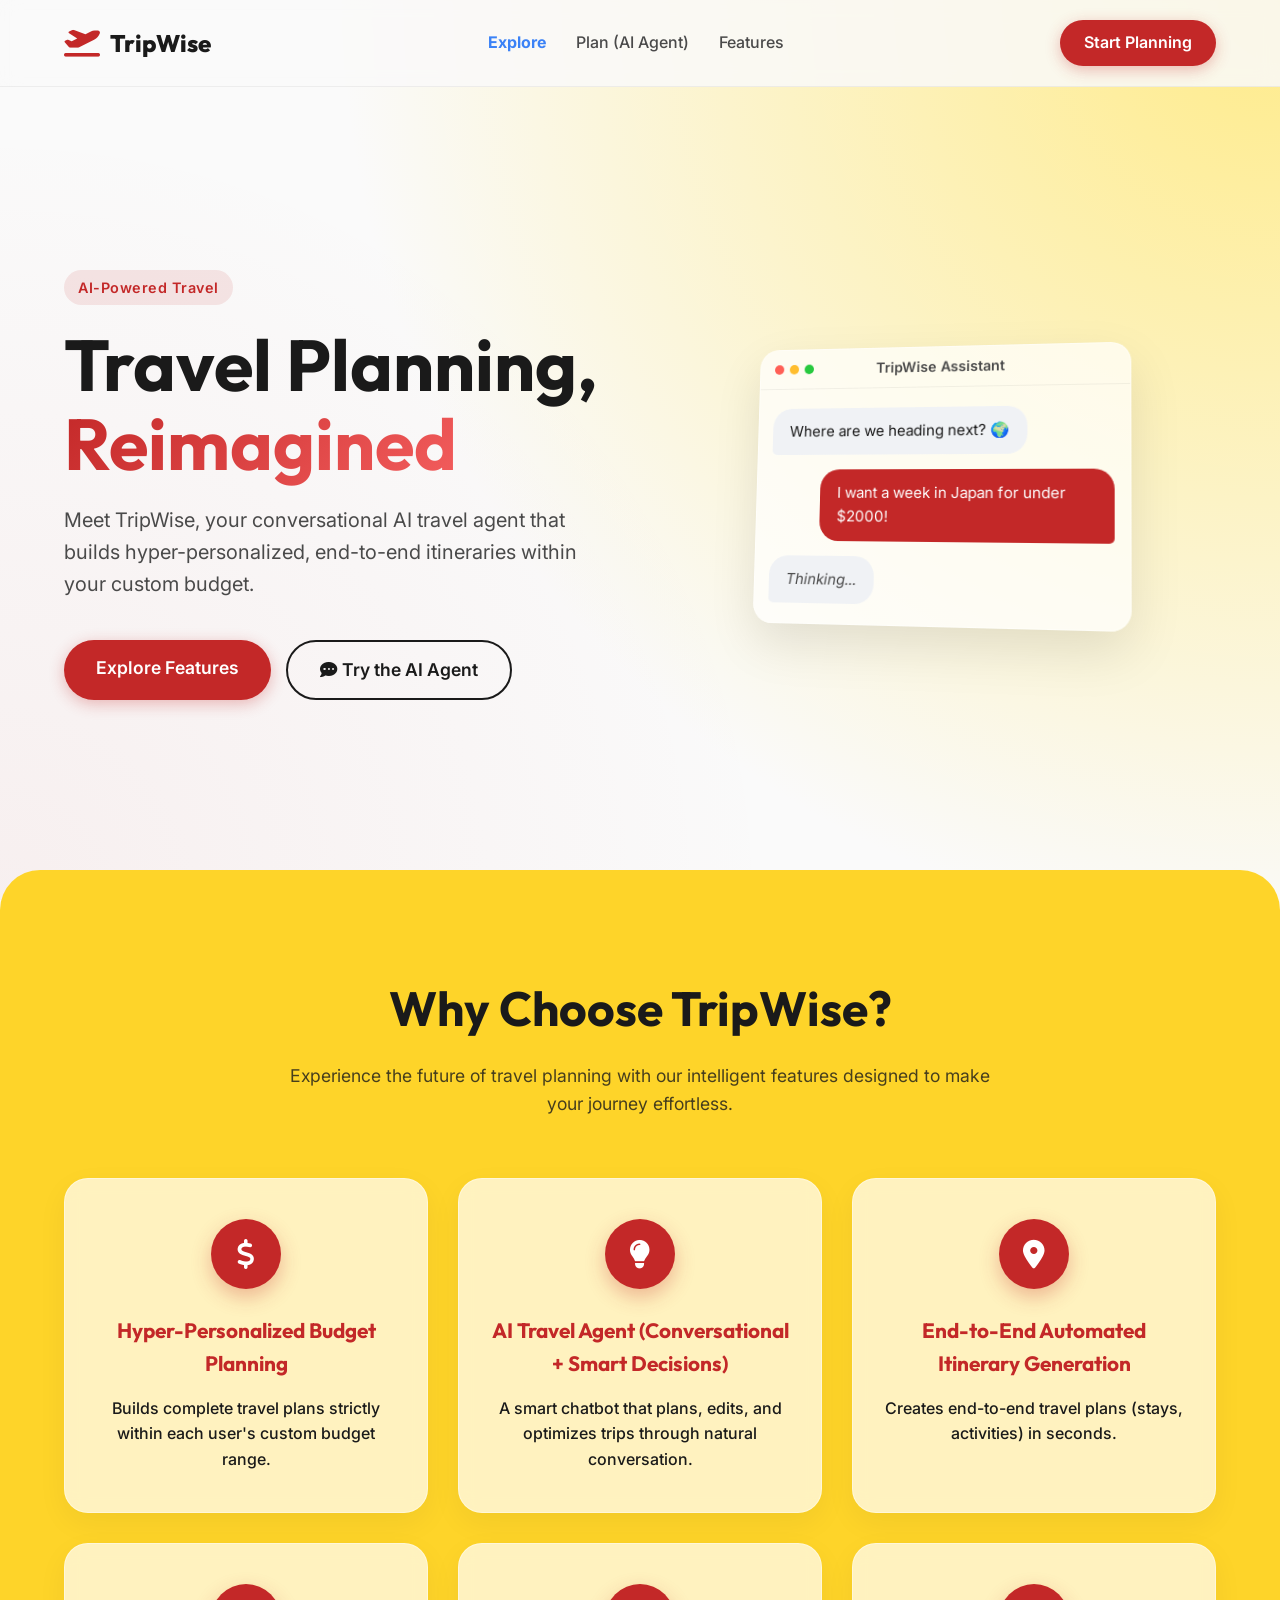
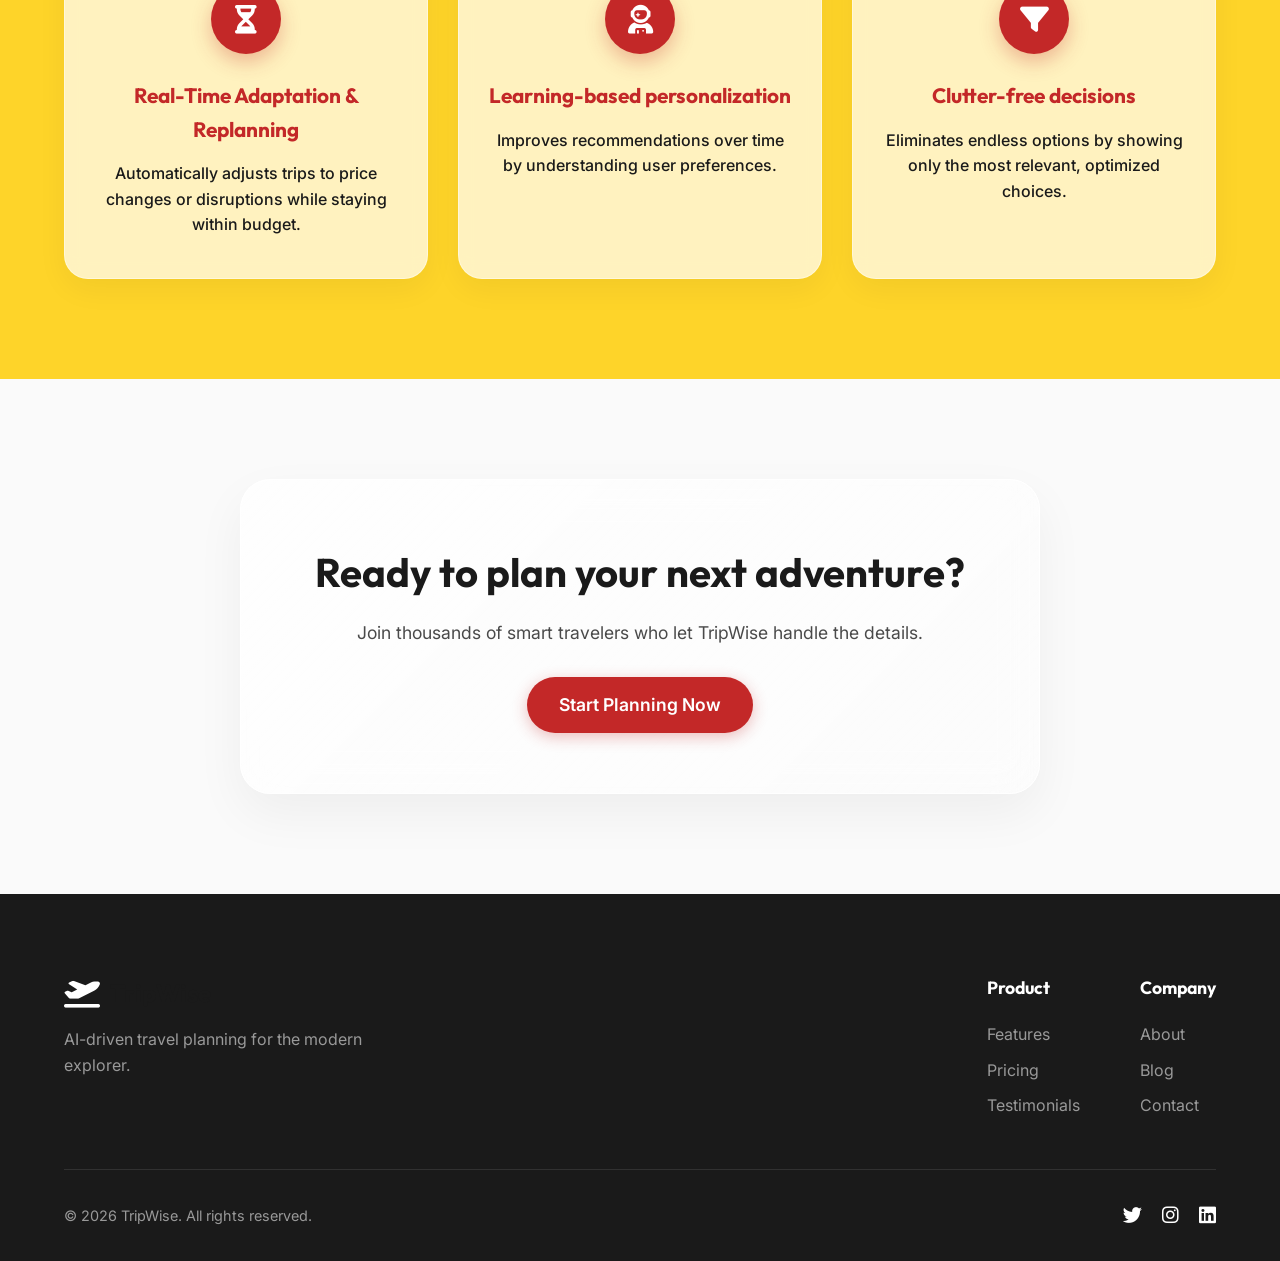
==== commit f4a11be9: "fix: restore original portfolio as explore page and move AI landing to plan page" ====
--- a/index.html
+++ b/index.html
@@ -3,248 +3,166 @@
 <head>
     <meta charset="UTF-8">
     <meta name="viewport" content="width=device-width, initial-scale=1.0">
-    <title>TripWise | AI-First Travel Design</title>
-    <!-- Modern Fonts -->
+    <title>TripWise - AI Travel Planning</title>
+    <!-- Google Fonts -->
     <link rel="preconnect" href="https://fonts.googleapis.com">
     <link rel="preconnect" href="https://fonts.gstatic.com" crossorigin>
-    <link href="https://fonts.googleapis.com/css2?family=Manrope:wght@400;500;600;700&family=Plus+Jakarta+Sans:wght@400;500;600;700;800&family=Righteous&family=Sora:wght@400;600;700;800&display=swap" rel="stylesheet">
+    <link href="https://fonts.googleapis.com/css2?family=Inter:wght@400;500;600&family=Outfit:wght@500;700;800&display=swap" rel="stylesheet">
+    <!-- Font Awesome -->
+    <link rel="stylesheet" href="https://cdnjs.cloudflare.com/ajax/libs/font-awesome/6.4.0/css/all.min.css">
+    <!-- Custom CSS -->
     <link rel="stylesheet" href="styles.css">
 </head>
 <body>
-    <!-- Decorative background elements -->
-    <div class="decor-bg decor-bg-1"></div>
-    <div class="decor-bg decor-bg-2"></div>
-    <div class="decor-bg decor-bg-3"></div>
+    <!-- Navbar -->
+    <nav class="navbar">
+        <div class="logo">
+            <i class="fa-solid fa-plane-departure"></i>
+            <span>TripWise</span>
+        </div>
+        <div class="nav-links desktop-only">
+            <a href="index.html" style="font-weight: bold; color: #3b82f6;">Explore</a>
+            <a href="plan.html">Plan (AI Agent)</a>
+            <a href="#features">Features</a>
+        </div>
+        <a href="plan.html" class="btn btn-primary">Start Planning</a>
+    </nav>
 
-    <!-- Header -->
-    <header class="header">
-        <div class="header-container">
-            <div class="header-left">
-                <a href="/" class="logo font-righteous">TripWise</a>
-                <nav class="nav-links">
-                    <a href="/" class="nav-link active font-sora font-bold">Explore</a>
-                    <a href="/plan" class="nav-link font-sora">Plan</a>
-                    <a href="/itinerary" class="nav-link font-sora">Itinerary</a>
-                    <a href="/budget" class="nav-link font-sora">Budget</a>
-                </nav>
+    <!-- Hero Section -->
+    <header class="hero">
+        <div class="hero-content">
+            <div class="badge fade-in-up">AI-Powered Travel</div>
+            <h1 class="fade-in-up animate-delay-1">Travel Planning, <br><span class="highlight">Reimagined</span></h1>
+            <p class="fade-in-up animate-delay-2">Meet TripWise, your conversational AI travel agent that builds hyper-personalized, end-to-end itineraries within your custom budget.</p>
+            <div class="cta-group fade-in-up animate-delay-3">
+                <a href="#features" class="btn btn-primary btn-large">Explore Features</a>
+                <a href="#chat" class="btn btn-outline btn-large"><i class="fa-solid fa-comment-dots"></i> Try the AI Agent</a>
             </div>
-            <div class="header-right" style="display: flex; gap: 24px; align-items: center;">
-                <button class="icon-btn">
-                    <svg width="24" height="24" fill="none" viewBox="0 0 24 24" stroke="#534341" stroke-width="2">
-                        <path stroke-linecap="round" stroke-linejoin="round" d="M15 17h5l-1.405-1.405A2.032 2.032 0 0118 14.158V11a6.002 6.002 0 00-4-5.659V5a2 2 0 10-4 0v.341C7.67 6.165 6 8.388 6 11v3.159c0 .538-.214 1.055-.595 1.436L4 17h5m6 0v1a3 3 0 11-6 0v-1m6 0H9" />
-                    </svg>
-                </button>
-                <button class="icon-btn">
-                    <svg width="24" height="24" fill="none" viewBox="0 0 24 24" stroke="#534341" stroke-width="2">
-                        <path stroke-linecap="round" stroke-linejoin="round" d="M16 7a4 4 0 11-8 0 4 4 0 018 0zM12 14a7 7 0 00-7 7h14a7 7 0 00-7-7z" />
-                    </svg>
-                </button>
+        </div>
+        <div class="hero-visual fade-in">
+            <div class="glass-card mockup">
+                <div class="mockup-header">
+                    <div class="dots"><span></span><span></span><span></span></div>
+                    <div class="mockup-title">TripWise Assistant</div>
+                </div>
+                <div class="chat-bubbles">
+                    <div class="bubble bot">Where are we heading next? 🌍</div>
+                    <div class="bubble user">I want a week in Japan for under $2000!</div>
+                    <div class="bubble bot typing">Thinking<span class="dot">.</span><span class="dot">.</span><span class="dot">.</span></div>
+                </div>
             </div>
         </div>
     </header>
 
-    <!-- Hero Section -->
-    <section class="hero">
-        <div class="hero-bg-blur hero-bg-blur-1"></div>
-        <div class="hero-bg-blur hero-bg-blur-2"></div>
-        
-        <div class="hero-container">
-            <div class="hero-content">
-                <div class="badge">
-                    <span class="badge-text font-manrope">AI-First Travel Design</span>
+    <!-- Features Section from Image -->
+    <section id="features" class="features-section">
+        <div class="section-header reveal">
+            <h2>Why Choose TripWise?</h2>
+            <p>Experience the future of travel planning with our intelligent features designed to make your journey effortless.</p>
+        </div>
+
+        <div class="features-grid">
+            <!-- Feature 1 -->
+            <div class="feature-card reveal">
+                <div class="icon-wrapper">
+                    <i class="fa-solid fa-dollar-sign"></i>
                 </div>
-                <h1 class="hero-title font-sora">
-                    <p class="m-0 text-dark">Plan trips,</p>
-                    <p class="m-0 text-gradient-dark">not just</p>
-                    <p class="m-0 text-dark">bookings</p>
-                </h1>
-                <p class="hero-subtitle font-jakarta">
-                    <span class="d-block">Escape the spreadsheet hell. TripWise</span>
-                    <span class="d-block">crafts fluid, intelligent journeys that adapt to your</span>
-                    <span class="d-block">group's unique vibe.</span>
-                </p>
-                <div class="hero-cta">
-                    <a href="/plan" class="btn btn-primary btn-large shadow-glow mt-2 font-jakarta">Start Planning</a>
-                    <button class="btn btn-outline btn-large mt-2 font-jakarta">Watch the Journey</button>
-                </div>
+                <h3>Hyper-Personalized Budget Planning</h3>
+                <p>Builds complete travel plans strictly within each user's custom budget range.</p>
             </div>
 
-            <div class="hero-image-wrapper">
-                <div class="image-card glow-shadow">
-                    <div class="img-container">
-                        <img src="assets/f72d41d98539110abb0080c16b6ec0c46311ae1e.png" alt="Destination Illustration" class="main-img">
-                        <div class="img-gradient-overlay"></div>
-                    </div>
+            <!-- Feature 2 -->
+            <div class="feature-card reveal delay-1">
+                <div class="icon-wrapper">
+                    <i class="fa-solid fa-lightbulb"></i>
                 </div>
-                
-                <!-- Floating AI Card -->
-                <div class="floating-card popup-shadow blur-bg">
-                    <div class="card-header mb-4">
-                        <div class="icon-circle icon-yellow">
-                            <svg class="icon-svg" fill="none" viewBox="0 0 22 22">
-                                <path d="M18 8L16.75 5.25L14 4L16.75 2.75L18 0L19.25 2.75L22 4L19.25 5.25L18 8V8M18 22L16.75 19.25L14 18L16.75 16.75L18 14L19.25 16.75L22 18L19.25 19.25L18 22V22M8 19L5.5 13.5L0 11L5.5 8.5L8 3L10.5 8.5L16 11L10.5 13.5L8 19V19" fill="#6F0000" />
-                            </svg>
-                        </div>
-                        <span class="card-title font-jakarta font-bold dark-red-text">AI Recommendation</span>
-                    </div>
-                    <p class="card-text font-jakarta text-light mb-4 text-small">
-                        "Based on your group's love for street food and brutalist architecture, we suggest Shinjuku's hidden Omoide Yokocho."
-                    </p>
-                    <div class="avatar-group">
-                        <div class="avatar avatar-1"></div>
-                        <div class="avatar avatar-2"></div>
-                        <div class="avatar avatar-3"></div>
-                    </div>
+                <h3>AI Travel Agent (Conversational + Smart Decisions)</h3>
+                <p>A smart chatbot that plans, edits, and optimizes trips through natural conversation.</p>
+            </div>
+
+            <!-- Feature 3 -->
+            <div class="feature-card reveal delay-2">
+                <div class="icon-wrapper">
+                    <i class="fa-solid fa-location-dot"></i>
                 </div>
+                <h3>End-to-End Automated Itinerary Generation</h3>
+                <p>Creates end-to-end travel plans (stays, activities) in seconds.</p>
+            </div>
+
+            <!-- Feature 4 -->
+            <div class="feature-card reveal">
+                <div class="icon-wrapper">
+                    <i class="fa-solid fa-hourglass-half"></i>
+                </div>
+                <h3>Real-Time Adaptation & Replanning</h3>
+                <p>Automatically adjusts trips to price changes or disruptions while staying within budget.</p>
+            </div>
+
+            <!-- Feature 5 -->
+            <div class="feature-card reveal delay-1">
+                <div class="icon-wrapper">
+                    <i class="fa-solid fa-user-astronaut"></i>
+                </div>
+                <h3>Learning-based personalization</h3>
+                <p>Improves recommendations over time by understanding user preferences.</p>
+            </div>
+
+            <!-- Feature 6 -->
+            <div class="feature-card reveal delay-2">
+                <div class="icon-wrapper">
+                    <i class="fa-solid fa-filter"></i>
+                </div>
+                <h3>Clutter-free decisions</h3>
+                <p>Eliminates endless options by showing only the most relevant, optimized choices.</p>
             </div>
         </div>
     </section>
 
-    <!-- 3-Step Value Prop -->
-    <section class="value-prop section-bg-light">
-        <div class="section-container">
-            <div class="section-header text-center mb-20">
-                <h2 class="section-title font-sora font-bold text-dark mb-6">Discovery in 3 beats.</h2>
-                <p class="section-subtitle font-jakarta text-light">We've automated the logistics so you can focus on the memories.</p>
-            </div>
-
-            <div class="steps-grid">
-                <div class="step">
-                    <div class="step-number font-sora font-extra-bold">1</div>
-                    <h3 class="step-title font-sora mb-4 text-dark font-bold">Tell us your vibe</h3>
-                    <p class="step-desc font-jakarta text-light text-base">No complex forms. Just talk to the AI about the type of energy you want—serene, chaotic, or culturally deep.</p>
-                </div>
-                <div class="step">
-                    <div class="step-number font-sora font-extra-bold">2</div>
-                    <h3 class="step-title font-sora mb-4 text-dark font-bold">Invite your group</h3>
-                    <p class="step-desc font-jakarta text-light text-base">Send a magic link. Watch as preferences, budgets, and schedules sync automatically in one shared space.</p>
-                </div>
-                <div class="step">
-                    <div class="step-number font-sora font-extra-bold">3</div>
-                    <h3 class="step-title font-sora mb-4 text-dark font-bold">Get smart itinerary</h3>
-                    <p class="step-desc font-jakarta text-light text-base">Receive a living, breathing schedule that handles bookings, travel times, and real-time weather shifts.</p>
-                </div>
-            </div>
-        </div>
-    </section>
-
-    <!-- Features Grid -->
-    <section class="features">
-        <div class="section-container">
-            <div class="features-grid gap-6">
-                <!-- Feature 1 -->
-                <div class="feature-card f-card-yellow span-4 flex-col justify-between">
-                    <div class="card-top">
-                        <svg class="icon-lg mb-16" fill="none" viewBox="0 0 30 27">
-                            <path d="M15 27L0 9L4.5 0H25.5L30 9L15 27V27M11.4375 7.5H18.5625L16.3125 3H13.6875L11.4375 7.5V7.5M13.5 20.5125V10.5H5.175L13.5 20.5125V20.5125M16.5 20.5125L24.825 10.5H16.5V20.5125V20.5125M21.9 7.5H25.875L23.625 3H19.65L21.9 7.5V7.5M4.125 7.5H8.1L10.35 3H6.375L4.125 7.5V7.5" fill="#6F0000" />
-                        </svg>
-                        <h3 class="feature-title dark-red-text font-sora mb-4">Hidden Gems Protocol</h3>
-                        <p class="feature-desc medium-red font-jakarta font-medium opacity-90 text-base">Avoid the tourist traps. Our engine scrapes hyper-local data to find spots not yet on the grid.</p>
-                    </div>
-                    <button class="feature-btn font-jakarta font-bold pt-8">
-                        Explore Secret Spots
-                        <svg class="btn-icon" fill="none" viewBox="0 0 16 16">
-                            <path d="M12.175 9H0V7H12.175L6.575 1.4L8 0L16 8L8 16L6.575 14.6L12.175 9V9" fill="#6F0000" />
-                        </svg>
-                    </button>
-                </div>
-
-                <!-- Feature 2 -->
-                <div class="feature-card f-card-light span-4 flex-col justify-between">
-                    <div class="card-top">
-                        <svg class="icon-lg mb-16" fill="none" viewBox="0 0 26 26">
-                            <circle cx="13" cy="13" r="10" stroke="#B3191A" stroke-width="2" fill="none" />
-                            <path d="M13 8V13L16 16" stroke="#B3191A" stroke-width="2" stroke-linecap="round" />
-                        </svg>
-                        <h3 class="feature-title text-dark font-sora mb-4">AI Itinerary Engine</h3>
-                        <p class="feature-desc text-light font-jakarta text-base">Real-time optimization that factors in crowd economics, traffic patterns, and gut experience ratings.</p>
-                    </div>
-                    <img src="assets/e86f9d66b41b5594e1d9a2358995348f21519b2e.png" alt="Map" class="feature-img mt-6">
-                </div>
-
-                <!-- Feature 3 -->
-                <div class="feature-card f-card-light span-4 flex-col justify-between">
-                    <div class="card-top">
-                        <svg class="icon-lg mb-16" fill="none" viewBox="0 0 27 24">
-                            <circle cx="9" cy="6" r="4" fill="#B3191A" />
-                            <circle cx="18" cy="6" r="4" fill="#B3191A" />
-                            <path d="M0 20C0 16 4 14 9 14C14 14 18 16 18 20V24H0V20Z" fill="#B3191A" />
-                            <path d="M18 20C18 16 22 14 27 14V24H18V20Z" fill="#B3191A" opacity="0.6" />
-                        </svg>
-                        <h3 class="feature-title text-dark font-sora mb-4">Group Planning</h3>
-                        <p class="feature-desc text-light font-jakarta text-base">Consensus voting on activities and shared photo albums that auto-sort by location.</p>
-                    </div>
-                    <div class="avatar-group-lg pt-8">
-                        <div class="avatar-lg a-lg-1"></div>
-                        <div class="avatar-lg a-lg-2"></div>
-                        <div class="avatar-lg a-lg-3"></div>
-                    </div>
-                </div>
-
-                <!-- Feature 4 -->
-                <div class="feature-card f-card-dark span-8 flex items-center justify-between">
-                    <div class="flex-top flex-1">
-                        <svg class="icon-lg mb-8" fill="none" viewBox="0 0 24 24">
-                            <circle cx="12" cy="12" r="10" stroke="#FFD321" stroke-width="2" fill="none" />
-                            <path d="M12 6V12L16 14" stroke="#FFD321" stroke-width="2" stroke-linecap="round" />
-                            <path d="M8 12H16M12 8V16" stroke="#FFD321" stroke-width="2" stroke-linecap="round" />
-                        </svg>
-                        <h3 class="feature-title text-white font-sora font-bold mb-4">Zero-Friction Budget Split</h3>
-                        <p class="feature-desc text-white opacity-90 max-w-md font-jakarta text-base">Scan receipts with AI. Automatically categorize and split. Settle up without the spreadsheet warfare.</p>
-                    </div>
-                    <div class="split-box">
-                        <div class="split-item mb-4">
-                            <div class="split-label font-jakarta uppercase opacity-70">Sarah</div>
-                            <div class="split-amount font-jakarta font-bold">₹340</div>
-                        </div>
-                        <div class="split-item">
-                            <div class="split-label font-jakarta uppercase opacity-70">Cameron</div>
-                            <div class="split-amount font-jakarta font-bold">₹557</div>
-                        </div>
-                    </div>
-                </div>
-            </div>
-        </div>
-    </section>
-
-    <!-- CTA Section -->
-    <section class="cta-section">
-        <div class="cta-container flex justify-center">
-            <div class="cta-box text-center relative max-w-lg mx-auto">
-                <div class="cta-dec-corner absolute"></div>
-                <h2 class="cta-title font-sora font-bold text-dark mb-4">Your next horizon is calling.</h2>
-                <p class="cta-desc font-jakarta text-light text-lg mb-8">Join 50,000+ navigators who swear to plan and stress of planning for the joy of simply going.</p>
-                <form class="cta-form flex gap-4 justify-center" action="/plan" method="get">
-                    <input type="email" placeholder="Enter your email" class="cta-input font-jakarta" required>
-                    <button type="submit" class="btn btn-primary font-jakarta font-bold shadow-glow-sm">Get Beta Access</button>
-                </form>
-            </div>
+    <!-- Call to Action -->
+    <section class="cta-section reveal">
+        <div class="cta-container glass-panel">
+            <h2>Ready to plan your next adventure?</h2>
+            <p>Join thousands of smart travelers who let TripWise handle the details.</p>
+            <a href="#" class="btn btn-primary btn-large cta-pulse">Start Planning Now</a>
         </div>
     </section>
 
     <!-- Footer -->
-    <footer class="footer section-bg-light">
-        <div class="footer-container max-w-xl mx-auto flex justify-between">
-            <div class="footer-left flex-1">
-                <div class="logo font-righteous mb-4 logo-gradient text-3xl">TripWise</div>
-                <p class="footer-desc font-jakarta text-light text-sm max-w-sm">Crafting memories across horizons with the precision of intelligence and the soul of a traveler.</p>
-                <p class="footer-copy font-manrope text-light text-xs mt-4">© 2024 TripWise. Travel with Soul.</p>
+    <footer>
+        <div class="footer-content">
+            <div class="footer-brand">
+                <div class="logo">
+                    <i class="fa-solid fa-plane-departure"></i>
+                    <span>TripWise</span>
+                </div>
+                <p>AI-driven travel planning for the modern explorer.</p>
             </div>
-            <div class="footer-right flex gap-16 grid-cols-2">
-                <div class="footer-col">
-                    <h4 class="footer-heading font-sora font-bold text-dark text-sm mb-4">Product</h4>
-                    <a href="#" class="footer-link font-jakarta text-light block mb-2 text-sm">Privacy</a>
-                    <a href="#" class="footer-link font-jakarta text-light block mb-2 text-sm">Terms</a>
+            <div class="footer-links">
+                <div class="link-group">
+                    <h4>Product</h4>
+                    <a href="#">Features</a>
+                    <a href="#">Pricing</a>
+                    <a href="#">Testimonials</a>
                 </div>
-                <div class="footer-col">
-                    <h4 class="footer-heading font-sora font-bold text-dark text-sm mb-4">Support</h4>
-                    <a href="#" class="footer-link font-jakarta text-light block mb-2 text-sm">Help</a>
-                    <a href="#" class="footer-link font-jakarta text-light block mb-2 text-sm">Community</a>
-                    <a href="#" class="footer-link font-jakarta text-light block mb-2 text-sm">Careers</a>
+                <div class="link-group">
+                    <h4>Company</h4>
+                    <a href="#">About</a>
+                    <a href="#">Blog</a>
+                    <a href="#">Contact</a>
                 </div>
             </div>
         </div>
+        <div class="footer-bottom">
+            <p>&copy; 2026 TripWise. All rights reserved.</p>
+            <div class="socials">
+                <a href="#"><i class="fa-brands fa-twitter"></i></a>
+                <a href="#"><i class="fa-brands fa-instagram"></i></a>
+                <a href="#"><i class="fa-brands fa-linkedin"></i></a>
+            </div>
+        </div>
     </footer>
+
+    <!-- Custom Script -->
     <script src="script.js"></script>
 </body>
 </html>
--- a/styles.css
+++ b/styles.css
@@ -1,547 +1,628 @@
-/* Base Reset */
-*, *::before, *::after {
-    box-sizing: border-box;
+/* --- CSS Variables --- */
+:root {
+    /* Brand Colors extracted from image idea */
+    --primary-yellow: #FED429;
+    --primary-yellow-light: #FFEB89;
+    --primary-red: #C32828;
+    --primary-red-hover: #A02020;
+    
+    /* Neurtals */
+    --text-dark: #1A1A1A;
+    --text-muted: #4A4A4A;
+    --bg-light: #FAFAFA;
+    --white: #FFFFFF;
+    
+    /* Typography */
+    --font-heading: 'Outfit', sans-serif;
+    --font-body: 'Inter', sans-serif;
+    
+    /* Shadows & Transitions */
+    --shadow-soft: 0 10px 30px rgba(0,0,0,0.05);
+    --shadow-hover: 0 15px 40px rgba(195, 40, 40, 0.15);
+    --glass-bg: rgba(255, 255, 255, 0.7);
+    --glass-border: rgba(255, 255, 255, 0.4);
+    
+    --transition: all 0.3s cubic-bezier(0.25, 0.8, 0.25, 1);
+}
+
+/* --- Reset & Base Styles --- */
+* {
     margin: 0;
     padding: 0;
+    box-sizing: border-box;
+}
+
+html {
+    scroll-behavior: smooth;
 }
 
 body {
-    background: linear-gradient(to bottom right, #fff8f7, #fffbfa, #fef5f3);
+    font-family: var(--font-body);
+    background-color: var(--bg-light);
+    color: var(--text-dark);
+    line-height: 1.6;
+    overflow-x: hidden;
+}
+
+h1, h2, h3, h4, .logo span {
+    font-family: var(--font-heading);
+    color: var(--text-dark);
+}
+
+a {
+    text-decoration: none;
+    color: inherit;
+}
+
+/* --- Reusable Components --- */
+.btn {
+    display: inline-block;
+    padding: 10px 24px;
+    border-radius: 50px;
+    font-weight: 600;
+    font-family: var(--font-body);
+    cursor: pointer;
+    transition: var(--transition);
+    border: none;
+}
+
+.btn-primary {
+    background-color: var(--primary-red);
+    color: var(--white);
+    box-shadow: 0 4px 15px rgba(195, 40, 40, 0.3);
+}
+
+.btn-primary:hover {
+    background-color: var(--primary-red-hover);
+    transform: translateY(-2px);
+    box-shadow: 0 6px 20px rgba(195, 40, 40, 0.4);
+    color: var(--white);
+}
+
+.btn-line {
+    background: transparent;
+    border: 2px solid var(--primary-red);
+    color: var(--primary-red);
+}
+
+.btn-outline {
+    background-color: transparent;
+    border: 2px solid var(--text-dark);
+    color: var(--text-dark);
+}
+
+.btn-outline:hover {
+    background-color: var(--text-dark);
+    color: var(--white);
+}
+
+.btn-large {
+    padding: 14px 32px;
+    font-size: 1.1rem;
+}
+
+/* --- Navbar --- */
+.navbar {
+    position: fixed;
+    top: 0;
+    left: 0;
+    width: 100%;
+    padding: 20px 5%;
+    display: flex;
+    justify-content: space-between;
+    align-items: center;
+    background: rgba(250, 250, 250, 0.85);
+    backdrop-filter: blur(10px);
+    -webkit-backdrop-filter: blur(10px);
+    z-index: 1000;
+    border-bottom: 1px solid rgba(0,0,0,0.05);
+    transition: var(--transition);
+}
+
+.navbar.scrolled {
+    padding: 15px 5%;
+    box-shadow: var(--shadow-soft);
+}
+
+.logo {
+    display: flex;
+    align-items: center;
+    gap: 10px;
+    font-size: 1.5rem;
+    font-weight: 800;
+    color: var(--primary-red);
+}
+
+.logo i {
+    font-size: 1.8rem;
+}
+
+.nav-links {
+    display: flex;
+    gap: 30px;
+}
+
+.nav-links a {
+    font-weight: 500;
+    position: relative;
+    color: var(--text-muted);
+}
+
+.nav-links a::after {
+    content: '';
+    position: absolute;
+    bottom: -5px;
+    left: 0;
+    width: 0;
+    height: 2px;
+    background-color: var(--primary-red);
+    transition: var(--transition);
+}
+
+.nav-links a:hover {
+    color: var(--text-dark);
+}
+
+.nav-links a:hover::after {
+    width: 100%;
+}
+
+@media (max-width: 768px) {
+    .desktop-only {
+        display: none;
+    }
+}
+
+/* --- Hero Section --- */
+.hero {
     min-height: 100vh;
-    width: 100%;
-    position: relative;
-    overflow-x: hidden;
-    color: #534341;
-}
-
-/* Typography & Fonts */
-.font-righteous { font-family: 'Righteous', sans-serif; }
-.font-sora { font-family: 'Sora', sans-serif; }
-.font-jakarta { font-family: 'Plus Jakarta Sans', sans-serif; }
-.font-manrope { font-family: 'Manrope', sans-serif; }
-
-.font-bold { font-weight: 700; }
-.font-extra-bold { font-weight: 800; }
-.font-medium { font-weight: 500; }
-.uppercase { text-transform: uppercase; }
-
-/* Colors & Gradients */
-.text-dark { color: #221a19; }
-.text-light { color: #534341; }
-.dark-red-text { color: #6f0000; }
-.medium-red-text { color: #b3191a; }
-.text-white { color: #ffffff; }
-
-.text-gradient-dark {
-    background: linear-gradient(to right, #6f0000, #b3191a);
+    padding: 120px 5% 50px;
+    display: flex;
+    align-items: center;
+    background: radial-gradient(circle at top right, var(--primary-yellow-light) 0%, rgba(255,255,255,0) 60%),
+                radial-gradient(circle at bottom left, rgba(195,40,40,0.05) 0%, rgba(255,255,255,0) 50%);
+    gap: 40px;
+}
+
+.hero-content {
+    flex: 1;
+    max-width: 600px;
+}
+
+.badge {
+    display: inline-block;
+    padding: 6px 14px;
+    background: rgba(195, 40, 40, 0.1);
+    color: var(--primary-red);
+    border-radius: 50px;
+    font-size: 0.9rem;
+    font-weight: 600;
+    margin-bottom: 20px;
+    letter-spacing: 0.5px;
+}
+
+.hero h1 {
+    font-size: 4.5rem;
+    line-height: 1.1;
+    margin-bottom: 20px;
+}
+
+.highlight {
+    background: linear-gradient(135deg, var(--primary-red), #F35D5D);
     -webkit-background-clip: text;
     -webkit-text-fill-color: transparent;
-    background-clip: text;
-}
-.logo-gradient {
-    background: linear-gradient(to right, #dc2626, #f97316, #fbbf24);
-    -webkit-background-clip: text;
-    -webkit-text-fill-color: transparent;
-    background-clip: text;
-}
-
-/* Decorative Background Elements */
-.decor-bg {
+    color: var(--primary-red);
+}
+
+.hero p {
+    font-size: 1.25rem;
+    color: var(--text-muted);
+    margin-bottom: 40px;
+}
+
+.cta-group {
+    display: flex;
+    gap: 15px;
+    flex-wrap: wrap;
+}
+
+.hero-visual {
+    flex: 1;
+    display: flex;
+    justify-content: center;
+    perspective: 1000px;
+}
+
+.mockup {
+    width: 100%;
+    max-width: 380px;
+    background: var(--glass-bg);
+    backdrop-filter: blur(20px);
+    -webkit-backdrop-filter: blur(20px);
+    border: 1px solid var(--glass-border);
+    border-radius: 20px;
+    box-shadow: 0 20px 50px rgba(0,0,0,0.1);
+    transform: rotateY(-10deg) rotateX(5deg);
+    transition: transform 0.5s ease;
+}
+
+.mockup:hover {
+    transform: rotateY(0) rotateX(0);
+}
+
+.mockup-header {
+    padding: 15px;
+    border-bottom: 1px solid rgba(0,0,0,0.05);
+    display: flex;
+    align-items: center;
+    position: relative;
+}
+
+.dots {
+    display: flex;
+    gap: 6px;
+}
+
+.dots span {
+    width: 10px;
+    height: 10px;
+    border-radius: 50%;
+    background: #FF5F56;
+}
+
+.dots span:nth-child(2) { background: #FFBD2E; }
+.dots span:nth-child(3) { background: #27C93F; }
+
+.mockup-title {
     position: absolute;
-    border-radius: 50%;
-    filter: blur(80px); /* 3xl blur in tailwind is ~64px */
-    z-index: -1;
-    animation: pulse ease-in-out infinite alternate;
-}
-.decor-bg-1 {
-    width: 600px;
-    height: 600px;
-    top: -192px; /* -top-48 */
-    right: -128px; /* -right-32 */
-    background: linear-gradient(to bottom right, rgba(220, 38, 38, 0.05), rgba(249, 115, 22, 0.05));
-    animation-duration: 8s;
-}
-.decor-bg-2 {
-    width: 500px;
-    height: 500px;
-    top: 50%;
-    left: -128px;
-    background: linear-gradient(to top left, rgba(251, 191, 36, 0.05), rgba(249, 115, 22, 0.05));
-    animation-duration: 10s;
-}
-.decor-bg-3 {
-    width: 400px;
-    height: 400px;
-    bottom: 128px;
-    right: 25%;
-    background: linear-gradient(to bottom right, rgba(179, 25, 26, 0.03), rgba(255, 211, 33, 0.03));
-    filter: blur(40px);
-    animation-duration: 12s;
-}
-
-@keyframes pulse {
-    0% { transform: scale(1); opacity: 0.8; }
-    100% { transform: scale(1.05); opacity: 1; }
-}
-
-/* Header */
-.header {
-    position: fixed;
-    top: 0;
-    width: 100%;
-    z-index: 50;
+    left: 50%;
+    transform: translateX(-50%);
+    font-weight: 600;
+    font-size: 0.9rem;
+    color: var(--text-muted);
+}
+
+.chat-bubbles {
+    padding: 20px 15px;
+    display: flex;
+    flex-direction: column;
+    gap: 15px;
+}
+
+.bubble {
+    padding: 12px 18px;
+    border-radius: 20px;
+    font-size: 0.95rem;
+    max-width: 85%;
+    animation: bounceIn 0.5s ease forwards;
+    opacity: 0;
+}
+
+.bubble.bot {
+    background: #F0F2F5;
+    color: var(--text-dark);
+    align-self: flex-start;
+    border-bottom-left-radius: 5px;
+}
+
+.bubble.user {
+    background: var(--primary-red);
+    color: var(--white);
+    align-self: flex-end;
+    border-bottom-right-radius: 5px;
+    animation-delay: 0.6s;
+}
+
+.bubble.typing {
+    background: #F0F2F5;
+    align-self: flex-start;
+    border-bottom-left-radius: 5px;
+    width: fit-content;
+    animation-delay: 1.2s;
+    font-style: italic;
+    color: var(--text-muted);
+}
+
+.dot {
+    animation: flash 1.4s infinite linear;
+}
+.dot:nth-child(2) { animation-delay: 0.2s; }
+.dot:nth-child(3) { animation-delay: 0.4s; }
+
+@keyframes flash {
+    0%, 100% { opacity: 0.2; }
+    50% { opacity: 1; }
+}
+
+@keyframes bounceIn {
+    0% { transform: scale(0.8); opacity: 0; }
+    60% { transform: scale(1.05); opacity: 1; }
+    100% { transform: scale(1); opacity: 1; }
+}
+
+/* --- Features Section --- */
+.features-section {
+    padding: 100px 5%;
+    background-color: var(--primary-yellow);
+    border-top-left-radius: 40px;
+    border-top-right-radius: 40px;
+    margin-top: -30px;
+    position: relative;
+    z-index: 10;
+}
+
+.section-header {
+    text-align: center;
+    max-width: 700px;
+    margin: 0 auto 60px;
+}
+
+.section-header h2 {
+    font-size: 3rem;
+    margin-bottom: 15px;
+}
+
+.section-header p {
+    font-size: 1.1rem;
+    color: var(--text-dark);
+    opacity: 0.8;
+}
+
+.features-grid {
+    display: grid;
+    grid-template-columns: repeat(auto-fit, minmax(300px, 1fr));
+    gap: 30px;
+    max-width: 1200px;
+    margin: 0 auto;
+}
+
+.feature-card {
+    background: var(--glass-bg);
     backdrop-filter: blur(10px);
     -webkit-backdrop-filter: blur(10px);
-    background-color: rgba(255, 255, 255, 0.8);
-    border-bottom: 1px solid rgba(179, 25, 26, 0.05);
-    box-shadow: 0 1px 2px rgba(0,0,0,0.05);
-}
-.header-container {
-    max-width: 1536px;
-    margin: 0 auto;
-    padding: 24px 48px;
-    display: flex;
-    align-items: center;
-    justify-content: space-between;
-}
-.header-left {
-    display: flex;
-    align-items: center;
-    gap: 48px;
-}
-.logo {
-    text-decoration: none;
-    font-size: 28px;
-    line-height: 32px;
-    background: linear-gradient(to right, #dc2626, #f97316, #fbbf24);
-    -webkit-background-clip: text;
-    -webkit-text-fill-color: transparent;
-}
-.nav-links {
-    display: flex;
-    gap: 32px;
-    align-items: center;
-}
-.nav-link {
-    text-decoration: none;
-    font-size: 14px;
-    color: #534341;
-    text-transform: uppercase;
-    letter-spacing: -0.35px;
-    transition: color 0.2s ease;
-}
-.nav-link:hover {
-    color: #b3191a;
-}
-.nav-link.active {
-    color: #b3191a;
-    border-bottom: 2px solid #b3191a;
-    padding-bottom: 6px;
-}
-.icon-btn {
-    background: none;
-    border: none;
-    cursor: pointer;
-    display: flex;
-    align-items: center;
-}
-
-/* Hero Section */
-.hero {
-    padding-top: 80px;
-    min-height: 921px;
-    position: relative;
-    overflow: hidden;
-}
-.hero-bg-blur {
-    position: absolute;
-    border-radius: 50%;
-}
-.hero-bg-blur-1 {
-    width: 384px;
-    height: 384px;
-    right: -160px;
-    top: -160px;
-    background: rgba(179, 25, 26, 0.05);
-    filter: blur(60px);
-}
-.hero-bg-blur-2 {
-    width: 320px;
-    height: 320px;
-    bottom: 0;
-    left: 80px;
-    background: rgba(255, 211, 33, 0.1);
-    filter: blur(50px);
-}
-.hero-container {
-    max-width: 1280px;
-    margin: 0 auto;
-    padding: 96px 32px;
-    display: grid;
-    grid-template-columns: 1fr 1fr;
-    gap: 64px;
-    align-items: center;
-}
-.badge {
-    display: inline-flex;
-    justify-content: center;
-    align-items: center;
-    padding: 8px 16px;
-    background: rgba(179, 25, 26, 0.1);
-    border: 1px solid rgba(179, 25, 26, 0.2);
-    border-radius: 999px;
-    width: fit-content;
-    margin-bottom: 24px;
-}
-.badge-text {
-    color: #b3191a;
-    font-size: 14px;
-}
-.hero-title {
-    font-size: 96px;
-    line-height: 1.1;
-    letter-spacing: -4.8px;
-    font-weight: 800; /* Extra Bold */
-    margin-bottom: 24px;
-}
-.hero-subtitle {
-    font-size: 24px;
-    line-height: 32px;
-    color: #534341;
-    max-width: 576px;
-}
-.d-block { display: block; }
-.m-0 { margin: 0; }
-
-.hero-cta {
-    display: flex;
-    gap: 16px;
-    margin-top: 24px;
-}
-.btn {
-    text-decoration: none;
-    border: none;
-    cursor: pointer;
-    font-weight: 700;
-    display: inline-block;
-    transition: all 0.3s ease;
-}
-.btn-large {
-    font-size: 18px;
-    padding: 20px 40px;
-    border-radius: 32px;
-}
-.btn-primary {
-    background-color: #b3191a;
-    color: white;
-}
-.btn-primary:hover {
-    background-color: #8f1415;
-}
-.shadow-glow {
-    box-shadow: 0 10px 15px -3px rgba(179, 25, 26, 0.2), 0 4px 6px -4px rgba(179, 25, 26, 0.2);
-}
-.btn-outline {
-    background: transparent;
-    color: #534341;
-    border: 1px solid rgba(216, 194, 191, 0.5);
-}
-.btn-outline:hover {
-    background: rgba(216, 194, 191, 0.1);
-}
-
-.hero-image-wrapper {
-    position: relative;
-}
-.image-card {
-    border-radius: 48px;
-    overflow: hidden;
-    position: relative;
-    box-shadow: 0 25px 50px -12px rgba(0, 0, 0, 0.25);
-}
-.img-container {
-    height: 720px;
-    position: relative;
-}
-.main-img {
-    position: absolute;
-    height: 100%;
-    width: 125%;
-    left: -12.5%;
-    object-fit: cover;
-}
-.img-gradient-overlay {
-    position: absolute;
-    inset: 0;
-    background: linear-gradient(to top, rgba(255, 248, 247, 0.8), transparent);
-}
-.floating-card {
-    position: absolute;
-    bottom: -40px;
-    left: -40px;
-    max-width: 320px;
-    padding: 24px;
-    border-radius: 32px;
-    background: rgba(255, 255, 255, 0.85);
-    backdrop-filter: blur(10px);
-    border: 1px solid rgba(179, 25, 26, 0.1);
-    box-shadow: 0 20px 25px -5px rgba(0, 0, 0, 0.1), 0 8px 10px -6px rgba(0,0,0,0.1);
-}
-.card-header {
-    display: flex;
-    gap: 12px;
-    align-items: center;
-}
-.icon-circle {
-    width: 40px;
-    height: 40px;
+    padding: 40px 30px;
+    border-radius: 24px;
+    text-align: center;
+    border: 1px solid var(--glass-border);
+    transition: var(--transition);
+    box-shadow: 0 10px 30px rgba(0,0,0,0.05);
+}
+
+.feature-card:hover {
+    transform: translateY(-10px);
+    box-shadow: 0 20px 40px rgba(0,0,0,0.1);
+    background: rgba(255,255,255,0.9);
+}
+
+.icon-wrapper {
+    width: 70px;
+    height: 70px;
+    background: var(--primary-red);
     border-radius: 50%;
     display: flex;
     align-items: center;
     justify-content: center;
-}
-.icon-yellow { background-color: #ffd321; }
-.icon-svg { width: 20px; height: 20px; }
-.card-title { font-size: 14px; color: #6F0000; font-weight: 700; }
-.card-text { font-size: 14px; line-height: 20px; }
-.mb-4 { margin-bottom: 16px; }
-
-/* Avatars */
-.avatar-group {
-    display: flex;
-}
-.avatar {
-    width: 32px;
-    height: 32px;
-    border-radius: 50%;
-    border: 2px solid white;
-    margin-left: -8px;
-}
-.avatar:first-child { margin-left: 0; }
-.avatar-1 { background-color: #ebd1cd; }
-.avatar-2 { background-color: #dfaba5; }
-.avatar-3 { background-color: #cd7169; }
-
-/* Value Prop Section */
-.section-bg-light {
-    background-color: rgba(253, 248, 247, 0.5);
-    padding: 128px 32px;
-}
-.section-container {
-    max-width: 1280px;
+    margin: 0 auto 25px;
+    color: white;
+    font-size: 1.8rem;
+    box-shadow: 0 8px 20px rgba(195, 40, 40, 0.3);
+    transition: var(--transition);
+}
+
+.feature-card:hover .icon-wrapper {
+    transform: scale(1.1) rotate(5deg);
+}
+
+.feature-card h3 {
+    font-size: 1.3rem;
+    margin-bottom: 15px;
+    color: var(--primary-red); /* Keeping true to the image theme */
+    font-weight: 700;
+}
+
+.feature-card p {
+    color: var(--text-dark);
+    font-weight: 500;
+    font-size: 1rem;
+}
+
+/* --- CTA Section --- */
+.cta-section {
+    padding: 100px 5%;
+    text-align: center;
+    background: var(--bg-light);
+}
+
+.glass-panel {
+    background: linear-gradient(135deg, rgba(255, 255, 255, 0.8), rgba(255, 255, 255, 0.4));
+    backdrop-filter: blur(20px);
+    -webkit-backdrop-filter: blur(20px);
+    border: 1px solid var(--white);
+    border-radius: 30px;
+    padding: 60px 20px;
+    max-width: 800px;
     margin: 0 auto;
-}
-.text-center { text-align: center; }
-.mb-20 { margin-bottom: 80px; }
-.section-title {
-    font-size: 48px;
-    line-height: 48px;
-}
-.section-subtitle {
-    font-size: 16px;
-    line-height: 24px;
-}
-.mb-6 { margin-bottom: 24px; }
-.steps-grid {
-    display: grid;
-    grid-template-columns: repeat(3, 1fr);
-    gap: 48px;
-}
-.step {
-    position: relative;
-    padding-top: 64px;
-}
-.step-number {
-    position: absolute;
-    left: -10px;
-    top: -20px;
-    font-size: 140px;
-    line-height: 1;
-    color: rgba(179, 25, 26, 0.05);
-    user-select: none;
-    z-index: -1;
-}
-.step-title {
-    font-size: 24px;
-    line-height: 32px;
-}
-.step-desc {
-    font-size: 16px;
-    line-height: 26px;
-}
-
-/* Features Range */
-.features {
-    padding: 128px 32px;
-}
-.features-grid {
-    display: grid;
-    grid-template-columns: repeat(12, 1fr);
-}
-.gap-6 { gap: 24px; }
-.span-4 { grid-column: span 4; }
-.span-8 { grid-column: span 8; }
-
-.feature-card {
-    border-radius: 32px;
-    padding: 40px;
-    display: flex;
-}
-.flex-col { flex-direction: column; }
-.justify-between { justify-content: space-between; }
-
-.f-card-yellow {
-    background-color: #ffd321;
-    min-height: 400px;
-}
-.f-card-light {
-    background-color: #f1dfdd;
-    min-height: 400px;
-}
-.f-card-dark {
-    background-color: #6f0000;
-    min-height: 300px;
-}
-
-.icon-lg {
-    width: 28px;
-    height: 28px;
-}
-.mb-16 { margin-bottom: 64px; }
-.feature-title {
-    font-size: 24px;
-    line-height: 32px;
-}
-.feature-desc { line-height: 24px; }
-
-.feature-btn {
-    display: flex;
+    box-shadow: 0 20px 50px rgba(0,0,0,0.05);
+}
+
+.cta-container h2 {
+    font-size: 2.5rem;
+    margin-bottom: 15px;
+}
+
+.cta-container p {
+    color: var(--text-muted);
+    font-size: 1.1rem;
+    margin-bottom: 30px;
+}
+
+.cta-pulse {
+    animation: pulse 2s infinite;
+}
+
+@keyframes pulse {
+    0% { box-shadow: 0 0 0 0 rgba(195, 40, 40, 0.4); }
+    70% { box-shadow: 0 0 0 15px rgba(195, 40, 40, 0); }
+    100% { box-shadow: 0 0 0 0 rgba(195, 40, 40, 0); }
+}
+
+/* --- Footer --- */
+footer {
+    background-color: var(--text-dark);
+    color: var(--white);
+    padding: 80px 5% 30px;
+}
+
+.footer-content {
+    display: flex;
+    justify-content: space-between;
+    flex-wrap: wrap;
+    gap: 40px;
+    max-width: 1200px;
+    margin: 0 auto;
+    border-bottom: 1px solid rgba(255,255,255,0.1);
+    padding-bottom: 40px;
+}
+
+.footer-brand .logo {
+    color: var(--white);
+    margin-bottom: 15px;
+}
+
+.footer-brand p {
+    color: #999;
+    max-width: 300px;
+}
+
+.footer-links {
+    display: flex;
+    gap: 60px;
+}
+
+.link-group h4 {
+    color: var(--white);
+    margin-bottom: 20px;
+    font-size: 1.1rem;
+}
+
+.link-group a {
+    display: block;
+    color: #999;
+    margin-bottom: 10px;
+    transition: var(--transition);
+}
+
+.link-group a:hover {
+    color: var(--primary-yellow);
+    transform: translateX(5px);
+}
+
+.footer-bottom {
+    display: flex;
+    justify-content: space-between;
     align-items: center;
-    gap: 8px;
-    color: #6f0000;
-    background: none;
-    border: none;
-    font-size: 16px;
-    cursor: pointer;
-}
-.pt-8 { padding-top: 32px; }
-.btn-icon { width: 16px; height: 16px; }
-.feature-img {
-    width: 100%;
-    height: 192px;
-    object-fit: cover;
-    border-radius: 16px;
-}
-.mt-4 { margin-top: 16px; }
-.mt-6 { margin-top: 24px; }
-
-.avatar-group-lg {
-    display: flex;
-}
-.avatar-lg {
-    width: 48px;
-    height: 48px;
-    border-radius: 50%;
-    border: 4px solid #f1dfdd;
-    margin-left: -16px;
-}
-.avatar-lg:first-child { margin-left: 0; }
-.a-lg-1 { background-color: #ebd1cd; }
-.a-lg-2 { background-color: #dfaba5; }
-.a-lg-3 { background-color: #cd7169; }
-
-.flex { display: flex; }
-.items-center { align-items: center; }
-.flex-1 { flex: 1; }
-.text-white-fade { color: rgba(255, 255, 255, 0.9); }
-.max-w-md { max-width: 28rem; }
-.split-box {
-    background-color: rgba(255, 211, 33, 0.1);
-    border-radius: 16px;
-    padding: 24px;
-    min-width: 200px;
-}
-.text-right { text-align: right; }
-.text-2xl { font-size: 1.5rem; line-height: 2rem; }
-.text-sm { font-size: 0.875rem; line-height: 1.25rem; }
-.opacity-70 { opacity: 0.7; }
-.split-amount { font-size: 24px; color: white; }
-.split-label { color: white; font-size: 14px; }
-
-/* CTA Section */
-.cta-section {
-    padding: 128px 32px;
-}
-.cta-container {
-    max-width: 900px;
-    margin: 0 auto;
-}
-.justify-center { justify-content: center; }
-.max-w-lg { max-width: 900px; width: 100%; }
-.mx-auto { margin-left: auto; margin-right: auto; }
-.cta-box {
-    border: 2px solid #b3191a;
-    border-radius: 48px;
-    padding: 64px;
-    overflow: hidden;
-}
-.cta-dec-corner {
-    right: 0;
-    top: 0;
-    width: 128px;
-    height: 128px;
-    background-color: #ffd321;
-    border-bottom-left-radius: 100%;
-}
-.absolute { position: absolute; }
-.cta-title {
-    font-size: 48px;
-    line-height: 60px;
-}
-.cta-desc {
-    font-size: 18px;
-    line-height: 28px;
-}
-.mb-8 { margin-bottom: 32px; }
-.gap-4 { gap: 16px; }
-.cta-input {
-    padding: 16px 24px;
-    border-radius: 999px;
-    border: 1px solid rgba(216, 194, 191, 0.5);
-    background: white;
-    color: #534341;
-    min-width: 300px;
-    outline: none;
-    font-size: 16px;
-}
-.shadow-glow-sm { box-shadow: 0 10px 15px -3px rgba(0,0,0,0.1); padding: 16px 32px; border-radius: 999px; font-size: 16px;}
-
-/* Footer */
-.footer {
-    padding: 64px 32px;
-}
-.max-w-xl { max-width: 1280px; }
-.text-3xl { font-size: 28px; line-height: 32px; }
-.text-xs { font-size: 12px; }
-.gap-16 { gap: 64px; }
-.grid-cols-2 { display: grid; grid-template-columns: repeat(2, 1fr); }
-.footer-desc { line-height: 20px;}
-.footer-link {
-    text-decoration: none;
-}
-.footer-link:hover { text-decoration: underline; }
-.block { display: block; }
-
-/* Responsive adjustments */
-@media (max-width: 1024px) {
-    .hero-container, .features-grid, .steps-grid, .cta-container, .footer-container {
-        grid-template-columns: 1fr;
-        gap: 32px;
-    }
-    .span-4, .span-8 { grid-column: span 1; }
-    .f-card-dark { flex-direction: column; align-items: flex-start; gap: 32px; }
-    .split-box { width: 100%; }
-    .hero-title { font-size: 64px; line-height: 64px; }
-    .header-left { gap: 24px; }
-    .nav-links { display: none; }
-}
+    max-width: 1200px;
+    margin: 30px auto 0;
+    color: #999;
+    font-size: 0.9rem;
+}
+
+.socials {
+    display: flex;
+    gap: 20px;
+}
+
+.socials a {
+    color: var(--white);
+    font-size: 1.2rem;
+    transition: var(--transition);
+}
+
+.socials a:hover {
+    color: var(--primary-yellow);
+    transform: translateY(-3px);
+}
+
+/* --- Animations --- */
+.fade-in-up {
+    opacity: 0;
+    transform: translateY(30px);
+    animation: fadeInUp 0.8s ease forwards;
+}
+
+.fade-in {
+    opacity: 0;
+    animation: fadeIn 1s ease forwards;
+}
+
+.animate-delay-1 { animation-delay: 0.2s; }
+.animate-delay-2 { animation-delay: 0.4s; }
+.animate-delay-3 { animation-delay: 0.6s; }
+
+@keyframes fadeInUp {
+    to { opacity: 1; transform: translateY(0); }
+}
+
+@keyframes fadeIn {
+    to { opacity: 1; }
+}
+
+/* Reveal on Scroll */
+.reveal {
+    opacity: 0;
+    transform: translateY(40px);
+    transition: all 0.8s cubic-bezier(0.5, 0, 0, 1);
+}
+
+.reveal.active {
+    opacity: 1;
+    transform: translateY(0);
+}
+
+.delay-1 { transition-delay: 0.1s; }
+.delay-2 { transition-delay: 0.2s; }
+
+/* --- Responsive Adjustments --- */
+@media (max-width: 992px) {
+    .hero {
+        flex-direction: column;
+        text-align: center;
+        padding-top: 150px;
+    }
+    
+    .hero h1 {
+        font-size: 3.5rem;
+    }
+    
+    .cta-group {
+        justify-content: center;
+    }
+    
+    .mockup {
+        margin-top: 40px;
+        transform: none;
+    }
+}
+
+@media (max-width: 768px) {
+    .section-header h2 {
+        font-size: 2.2rem;
+    }
+    
+    .features-section {
+        padding: 60px 5%;
+        border-top-left-radius: 20px;
+        border-top-right-radius: 20px;
+        margin-top: -20px;
+    }
+    
+    .footer-content {
+        flex-direction: column;
+    }
+    
+    .footer-bottom {
+        flex-direction: column;
+        gap: 20px;
+        text-align: center;
+    }
+}
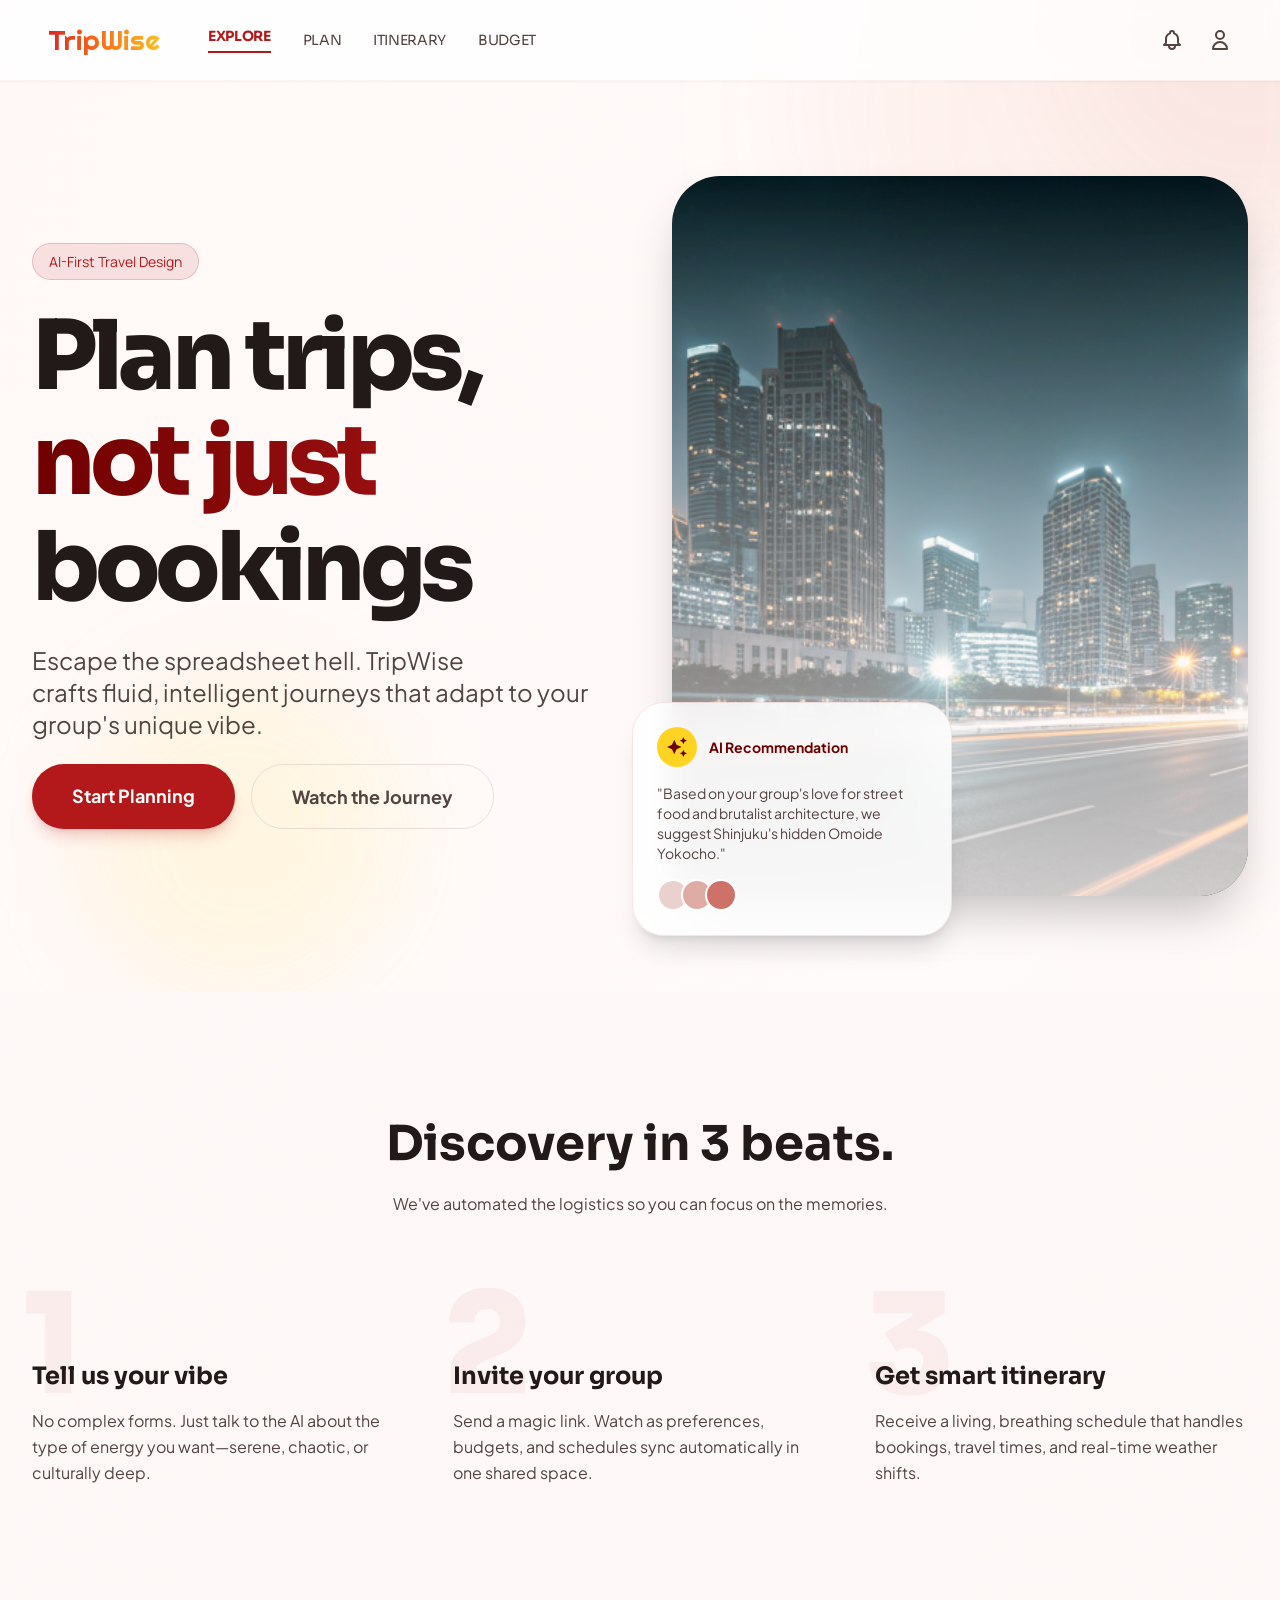
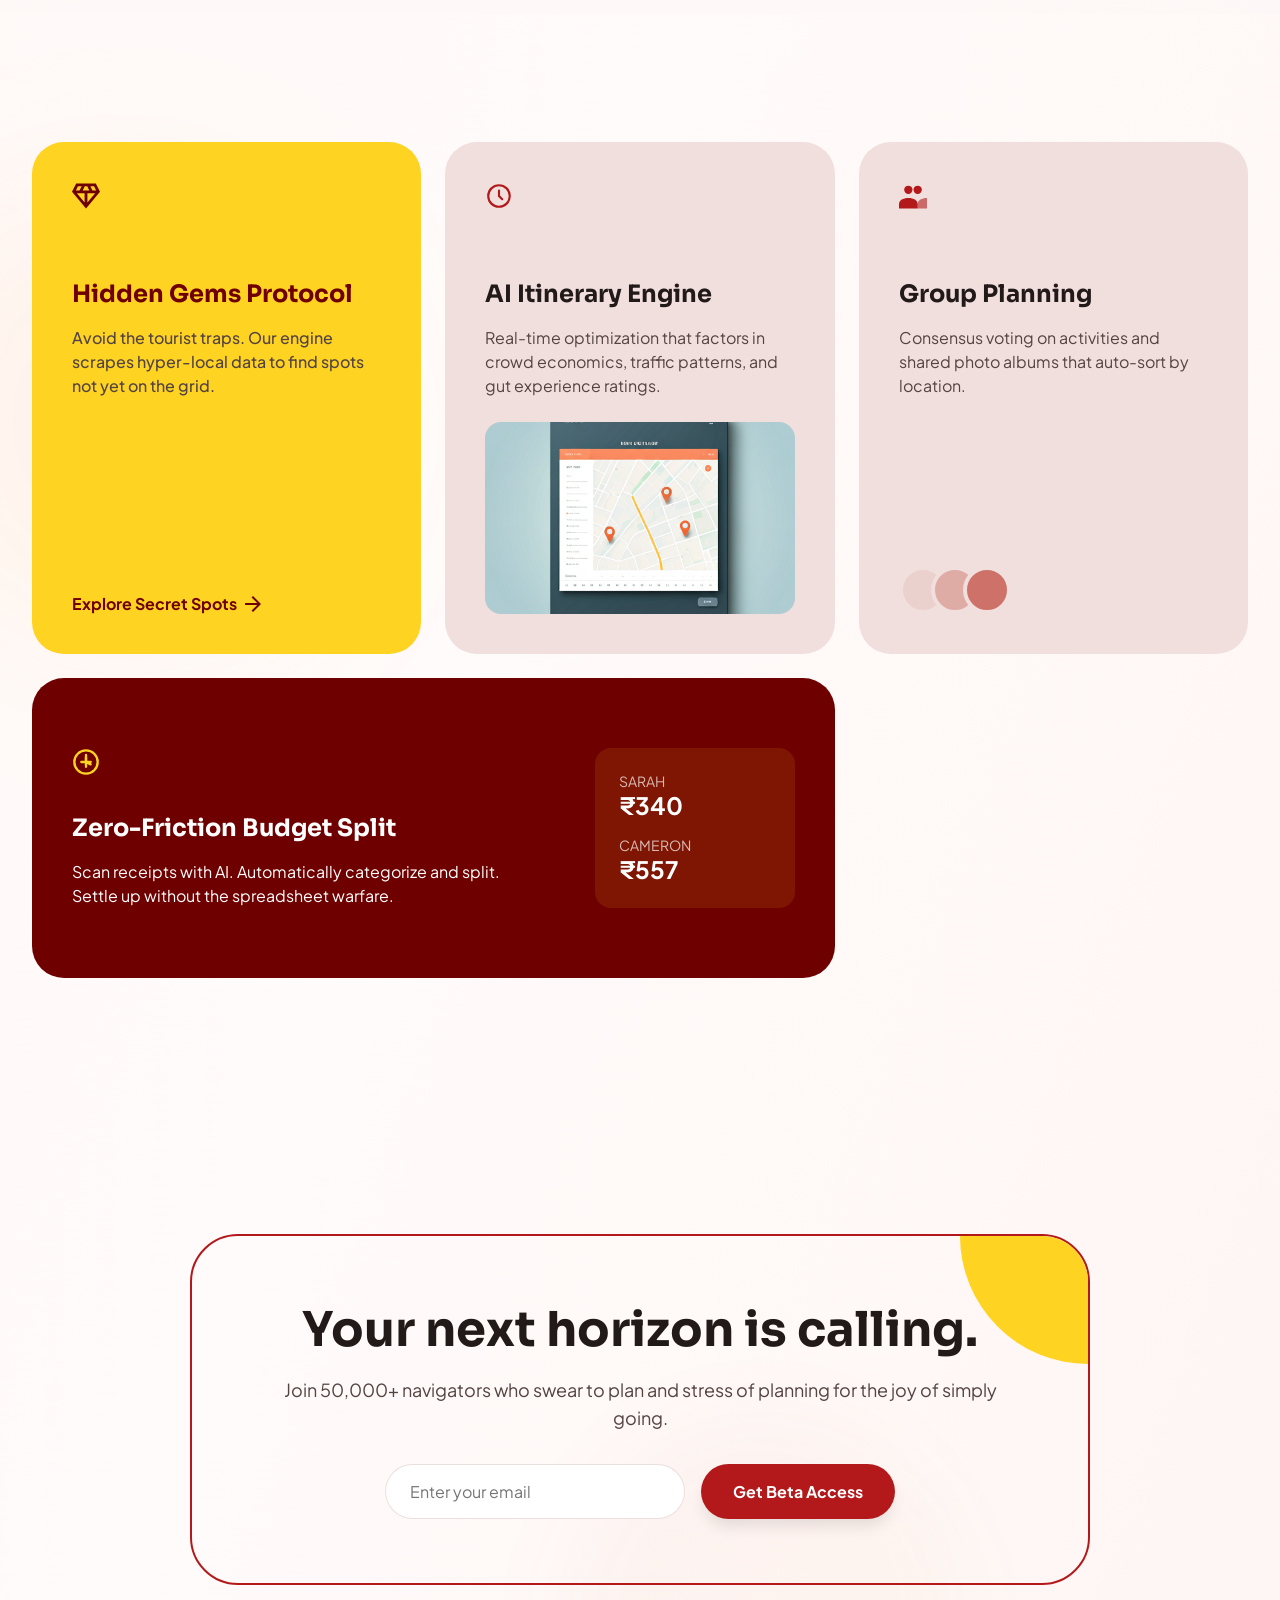
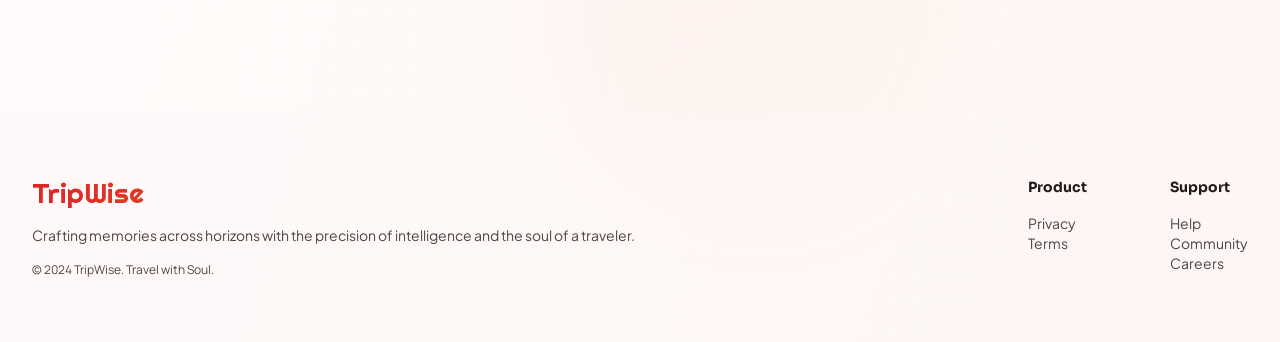
==== commit 565a9acb: "fix: correctly map Explore tab to AI Landing and Plan tab to Onboarding" ====
--- a/index.html
+++ b/index.html
@@ -3,166 +3,248 @@
 <head>
     <meta charset="UTF-8">
     <meta name="viewport" content="width=device-width, initial-scale=1.0">
-    <title>TripWise - AI Travel Planning</title>
-    <!-- Google Fonts -->
+    <title>TripWise | AI-First Travel Design</title>
+    <!-- Modern Fonts -->
     <link rel="preconnect" href="https://fonts.googleapis.com">
     <link rel="preconnect" href="https://fonts.gstatic.com" crossorigin>
-    <link href="https://fonts.googleapis.com/css2?family=Inter:wght@400;500;600&family=Outfit:wght@500;700;800&display=swap" rel="stylesheet">
-    <!-- Font Awesome -->
-    <link rel="stylesheet" href="https://cdnjs.cloudflare.com/ajax/libs/font-awesome/6.4.0/css/all.min.css">
-    <!-- Custom CSS -->
+    <link href="https://fonts.googleapis.com/css2?family=Manrope:wght@400;500;600;700&family=Plus+Jakarta+Sans:wght@400;500;600;700;800&family=Righteous&family=Sora:wght@400;600;700;800&display=swap" rel="stylesheet">
     <link rel="stylesheet" href="styles.css">
 </head>
 <body>
-    <!-- Navbar -->
-    <nav class="navbar">
-        <div class="logo">
-            <i class="fa-solid fa-plane-departure"></i>
-            <span>TripWise</span>
-        </div>
-        <div class="nav-links desktop-only">
-            <a href="index.html" style="font-weight: bold; color: #3b82f6;">Explore</a>
-            <a href="plan.html">Plan (AI Agent)</a>
-            <a href="#features">Features</a>
-        </div>
-        <a href="plan.html" class="btn btn-primary">Start Planning</a>
-    </nav>
+    <!-- Decorative background elements -->
+    <div class="decor-bg decor-bg-1"></div>
+    <div class="decor-bg decor-bg-2"></div>
+    <div class="decor-bg decor-bg-3"></div>
+
+    <!-- Header -->
+    <header class="header">
+        <div class="header-container">
+            <div class="header-left">
+                <a href="/" class="logo font-righteous">TripWise</a>
+                <nav class="nav-links">
+                    <a href="index.html" class="nav-link active font-sora font-bold">Explore</a>
+                    <a href="plan.html" class="nav-link font-sora">Plan</a>
+                    <a href="/itinerary" class="nav-link font-sora">Itinerary</a>
+                    <a href="/budget" class="nav-link font-sora">Budget</a>
+                </nav>
+            </div>
+            <div class="header-right" style="display: flex; gap: 24px; align-items: center;">
+                <button class="icon-btn">
+                    <svg width="24" height="24" fill="none" viewBox="0 0 24 24" stroke="#534341" stroke-width="2">
+                        <path stroke-linecap="round" stroke-linejoin="round" d="M15 17h5l-1.405-1.405A2.032 2.032 0 0118 14.158V11a6.002 6.002 0 00-4-5.659V5a2 2 0 10-4 0v.341C7.67 6.165 6 8.388 6 11v3.159c0 .538-.214 1.055-.595 1.436L4 17h5m6 0v1a3 3 0 11-6 0v-1m6 0H9" />
+                    </svg>
+                </button>
+                <button class="icon-btn">
+                    <svg width="24" height="24" fill="none" viewBox="0 0 24 24" stroke="#534341" stroke-width="2">
+                        <path stroke-linecap="round" stroke-linejoin="round" d="M16 7a4 4 0 11-8 0 4 4 0 018 0zM12 14a7 7 0 00-7 7h14a7 7 0 00-7-7z" />
+                    </svg>
+                </button>
+            </div>
+        </div>
+    </header>
 
     <!-- Hero Section -->
-    <header class="hero">
-        <div class="hero-content">
-            <div class="badge fade-in-up">AI-Powered Travel</div>
-            <h1 class="fade-in-up animate-delay-1">Travel Planning, <br><span class="highlight">Reimagined</span></h1>
-            <p class="fade-in-up animate-delay-2">Meet TripWise, your conversational AI travel agent that builds hyper-personalized, end-to-end itineraries within your custom budget.</p>
-            <div class="cta-group fade-in-up animate-delay-3">
-                <a href="#features" class="btn btn-primary btn-large">Explore Features</a>
-                <a href="#chat" class="btn btn-outline btn-large"><i class="fa-solid fa-comment-dots"></i> Try the AI Agent</a>
-            </div>
-        </div>
-        <div class="hero-visual fade-in">
-            <div class="glass-card mockup">
-                <div class="mockup-header">
-                    <div class="dots"><span></span><span></span><span></span></div>
-                    <div class="mockup-title">TripWise Assistant</div>
-                </div>
-                <div class="chat-bubbles">
-                    <div class="bubble bot">Where are we heading next? 🌍</div>
-                    <div class="bubble user">I want a week in Japan for under $2000!</div>
-                    <div class="bubble bot typing">Thinking<span class="dot">.</span><span class="dot">.</span><span class="dot">.</span></div>
-                </div>
-            </div>
-        </div>
-    </header>
-
-    <!-- Features Section from Image -->
-    <section id="features" class="features-section">
-        <div class="section-header reveal">
-            <h2>Why Choose TripWise?</h2>
-            <p>Experience the future of travel planning with our intelligent features designed to make your journey effortless.</p>
-        </div>
-
-        <div class="features-grid">
-            <!-- Feature 1 -->
-            <div class="feature-card reveal">
-                <div class="icon-wrapper">
-                    <i class="fa-solid fa-dollar-sign"></i>
-                </div>
-                <h3>Hyper-Personalized Budget Planning</h3>
-                <p>Builds complete travel plans strictly within each user's custom budget range.</p>
-            </div>
-
-            <!-- Feature 2 -->
-            <div class="feature-card reveal delay-1">
-                <div class="icon-wrapper">
-                    <i class="fa-solid fa-lightbulb"></i>
-                </div>
-                <h3>AI Travel Agent (Conversational + Smart Decisions)</h3>
-                <p>A smart chatbot that plans, edits, and optimizes trips through natural conversation.</p>
-            </div>
-
-            <!-- Feature 3 -->
-            <div class="feature-card reveal delay-2">
-                <div class="icon-wrapper">
-                    <i class="fa-solid fa-location-dot"></i>
-                </div>
-                <h3>End-to-End Automated Itinerary Generation</h3>
-                <p>Creates end-to-end travel plans (stays, activities) in seconds.</p>
-            </div>
-
-            <!-- Feature 4 -->
-            <div class="feature-card reveal">
-                <div class="icon-wrapper">
-                    <i class="fa-solid fa-hourglass-half"></i>
-                </div>
-                <h3>Real-Time Adaptation & Replanning</h3>
-                <p>Automatically adjusts trips to price changes or disruptions while staying within budget.</p>
-            </div>
-
-            <!-- Feature 5 -->
-            <div class="feature-card reveal delay-1">
-                <div class="icon-wrapper">
-                    <i class="fa-solid fa-user-astronaut"></i>
-                </div>
-                <h3>Learning-based personalization</h3>
-                <p>Improves recommendations over time by understanding user preferences.</p>
-            </div>
-
-            <!-- Feature 6 -->
-            <div class="feature-card reveal delay-2">
-                <div class="icon-wrapper">
-                    <i class="fa-solid fa-filter"></i>
-                </div>
-                <h3>Clutter-free decisions</h3>
-                <p>Eliminates endless options by showing only the most relevant, optimized choices.</p>
-            </div>
-        </div>
-    </section>
-
-    <!-- Call to Action -->
-    <section class="cta-section reveal">
-        <div class="cta-container glass-panel">
-            <h2>Ready to plan your next adventure?</h2>
-            <p>Join thousands of smart travelers who let TripWise handle the details.</p>
-            <a href="#" class="btn btn-primary btn-large cta-pulse">Start Planning Now</a>
+    <section class="hero">
+        <div class="hero-bg-blur hero-bg-blur-1"></div>
+        <div class="hero-bg-blur hero-bg-blur-2"></div>
+        
+        <div class="hero-container">
+            <div class="hero-content">
+                <div class="badge">
+                    <span class="badge-text font-manrope">AI-First Travel Design</span>
+                </div>
+                <h1 class="hero-title font-sora">
+                    <p class="m-0 text-dark">Plan trips,</p>
+                    <p class="m-0 text-gradient-dark">not just</p>
+                    <p class="m-0 text-dark">bookings</p>
+                </h1>
+                <p class="hero-subtitle font-jakarta">
+                    <span class="d-block">Escape the spreadsheet hell. TripWise</span>
+                    <span class="d-block">crafts fluid, intelligent journeys that adapt to your</span>
+                    <span class="d-block">group's unique vibe.</span>
+                </p>
+                <div class="hero-cta">
+                    <a href="plan.html" class="btn btn-primary btn-large shadow-glow mt-2 font-jakarta">Start Planning</a>
+                    <button class="btn btn-outline btn-large mt-2 font-jakarta">Watch the Journey</button>
+                </div>
+            </div>
+
+            <div class="hero-image-wrapper">
+                <div class="image-card glow-shadow">
+                    <div class="img-container">
+                        <img src="assets/f72d41d98539110abb0080c16b6ec0c46311ae1e.png" alt="Destination Illustration" class="main-img">
+                        <div class="img-gradient-overlay"></div>
+                    </div>
+                </div>
+                
+                <!-- Floating AI Card -->
+                <div class="floating-card popup-shadow blur-bg">
+                    <div class="card-header mb-4">
+                        <div class="icon-circle icon-yellow">
+                            <svg class="icon-svg" fill="none" viewBox="0 0 22 22">
+                                <path d="M18 8L16.75 5.25L14 4L16.75 2.75L18 0L19.25 2.75L22 4L19.25 5.25L18 8V8M18 22L16.75 19.25L14 18L16.75 16.75L18 14L19.25 16.75L22 18L19.25 19.25L18 22V22M8 19L5.5 13.5L0 11L5.5 8.5L8 3L10.5 8.5L16 11L10.5 13.5L8 19V19" fill="#6F0000" />
+                            </svg>
+                        </div>
+                        <span class="card-title font-jakarta font-bold dark-red-text">AI Recommendation</span>
+                    </div>
+                    <p class="card-text font-jakarta text-light mb-4 text-small">
+                        "Based on your group's love for street food and brutalist architecture, we suggest Shinjuku's hidden Omoide Yokocho."
+                    </p>
+                    <div class="avatar-group">
+                        <div class="avatar avatar-1"></div>
+                        <div class="avatar avatar-2"></div>
+                        <div class="avatar avatar-3"></div>
+                    </div>
+                </div>
+            </div>
+        </div>
+    </section>
+
+    <!-- 3-Step Value Prop -->
+    <section class="value-prop section-bg-light">
+        <div class="section-container">
+            <div class="section-header text-center mb-20">
+                <h2 class="section-title font-sora font-bold text-dark mb-6">Discovery in 3 beats.</h2>
+                <p class="section-subtitle font-jakarta text-light">We've automated the logistics so you can focus on the memories.</p>
+            </div>
+
+            <div class="steps-grid">
+                <div class="step">
+                    <div class="step-number font-sora font-extra-bold">1</div>
+                    <h3 class="step-title font-sora mb-4 text-dark font-bold">Tell us your vibe</h3>
+                    <p class="step-desc font-jakarta text-light text-base">No complex forms. Just talk to the AI about the type of energy you want—serene, chaotic, or culturally deep.</p>
+                </div>
+                <div class="step">
+                    <div class="step-number font-sora font-extra-bold">2</div>
+                    <h3 class="step-title font-sora mb-4 text-dark font-bold">Invite your group</h3>
+                    <p class="step-desc font-jakarta text-light text-base">Send a magic link. Watch as preferences, budgets, and schedules sync automatically in one shared space.</p>
+                </div>
+                <div class="step">
+                    <div class="step-number font-sora font-extra-bold">3</div>
+                    <h3 class="step-title font-sora mb-4 text-dark font-bold">Get smart itinerary</h3>
+                    <p class="step-desc font-jakarta text-light text-base">Receive a living, breathing schedule that handles bookings, travel times, and real-time weather shifts.</p>
+                </div>
+            </div>
+        </div>
+    </section>
+
+    <!-- Features Grid -->
+    <section class="features">
+        <div class="section-container">
+            <div class="features-grid gap-6">
+                <!-- Feature 1 -->
+                <div class="feature-card f-card-yellow span-4 flex-col justify-between">
+                    <div class="card-top">
+                        <svg class="icon-lg mb-16" fill="none" viewBox="0 0 30 27">
+                            <path d="M15 27L0 9L4.5 0H25.5L30 9L15 27V27M11.4375 7.5H18.5625L16.3125 3H13.6875L11.4375 7.5V7.5M13.5 20.5125V10.5H5.175L13.5 20.5125V20.5125M16.5 20.5125L24.825 10.5H16.5V20.5125V20.5125M21.9 7.5H25.875L23.625 3H19.65L21.9 7.5V7.5M4.125 7.5H8.1L10.35 3H6.375L4.125 7.5V7.5" fill="#6F0000" />
+                        </svg>
+                        <h3 class="feature-title dark-red-text font-sora mb-4">Hidden Gems Protocol</h3>
+                        <p class="feature-desc medium-red font-jakarta font-medium opacity-90 text-base">Avoid the tourist traps. Our engine scrapes hyper-local data to find spots not yet on the grid.</p>
+                    </div>
+                    <button class="feature-btn font-jakarta font-bold pt-8">
+                        Explore Secret Spots
+                        <svg class="btn-icon" fill="none" viewBox="0 0 16 16">
+                            <path d="M12.175 9H0V7H12.175L6.575 1.4L8 0L16 8L8 16L6.575 14.6L12.175 9V9" fill="#6F0000" />
+                        </svg>
+                    </button>
+                </div>
+
+                <!-- Feature 2 -->
+                <div class="feature-card f-card-light span-4 flex-col justify-between">
+                    <div class="card-top">
+                        <svg class="icon-lg mb-16" fill="none" viewBox="0 0 26 26">
+                            <circle cx="13" cy="13" r="10" stroke="#B3191A" stroke-width="2" fill="none" />
+                            <path d="M13 8V13L16 16" stroke="#B3191A" stroke-width="2" stroke-linecap="round" />
+                        </svg>
+                        <h3 class="feature-title text-dark font-sora mb-4">AI Itinerary Engine</h3>
+                        <p class="feature-desc text-light font-jakarta text-base">Real-time optimization that factors in crowd economics, traffic patterns, and gut experience ratings.</p>
+                    </div>
+                    <img src="assets/e86f9d66b41b5594e1d9a2358995348f21519b2e.png" alt="Map" class="feature-img mt-6">
+                </div>
+
+                <!-- Feature 3 -->
+                <div class="feature-card f-card-light span-4 flex-col justify-between">
+                    <div class="card-top">
+                        <svg class="icon-lg mb-16" fill="none" viewBox="0 0 27 24">
+                            <circle cx="9" cy="6" r="4" fill="#B3191A" />
+                            <circle cx="18" cy="6" r="4" fill="#B3191A" />
+                            <path d="M0 20C0 16 4 14 9 14C14 14 18 16 18 20V24H0V20Z" fill="#B3191A" />
+                            <path d="M18 20C18 16 22 14 27 14V24H18V20Z" fill="#B3191A" opacity="0.6" />
+                        </svg>
+                        <h3 class="feature-title text-dark font-sora mb-4">Group Planning</h3>
+                        <p class="feature-desc text-light font-jakarta text-base">Consensus voting on activities and shared photo albums that auto-sort by location.</p>
+                    </div>
+                    <div class="avatar-group-lg pt-8">
+                        <div class="avatar-lg a-lg-1"></div>
+                        <div class="avatar-lg a-lg-2"></div>
+                        <div class="avatar-lg a-lg-3"></div>
+                    </div>
+                </div>
+
+                <!-- Feature 4 -->
+                <div class="feature-card f-card-dark span-8 flex items-center justify-between">
+                    <div class="flex-top flex-1">
+                        <svg class="icon-lg mb-8" fill="none" viewBox="0 0 24 24">
+                            <circle cx="12" cy="12" r="10" stroke="#FFD321" stroke-width="2" fill="none" />
+                            <path d="M12 6V12L16 14" stroke="#FFD321" stroke-width="2" stroke-linecap="round" />
+                            <path d="M8 12H16M12 8V16" stroke="#FFD321" stroke-width="2" stroke-linecap="round" />
+                        </svg>
+                        <h3 class="feature-title text-white font-sora font-bold mb-4">Zero-Friction Budget Split</h3>
+                        <p class="feature-desc text-white opacity-90 max-w-md font-jakarta text-base">Scan receipts with AI. Automatically categorize and split. Settle up without the spreadsheet warfare.</p>
+                    </div>
+                    <div class="split-box">
+                        <div class="split-item mb-4">
+                            <div class="split-label font-jakarta uppercase opacity-70">Sarah</div>
+                            <div class="split-amount font-jakarta font-bold">₹340</div>
+                        </div>
+                        <div class="split-item">
+                            <div class="split-label font-jakarta uppercase opacity-70">Cameron</div>
+                            <div class="split-amount font-jakarta font-bold">₹557</div>
+                        </div>
+                    </div>
+                </div>
+            </div>
+        </div>
+    </section>
+
+    <!-- CTA Section -->
+    <section class="cta-section">
+        <div class="cta-container flex justify-center">
+            <div class="cta-box text-center relative max-w-lg mx-auto">
+                <div class="cta-dec-corner absolute"></div>
+                <h2 class="cta-title font-sora font-bold text-dark mb-4">Your next horizon is calling.</h2>
+                <p class="cta-desc font-jakarta text-light text-lg mb-8">Join 50,000+ navigators who swear to plan and stress of planning for the joy of simply going.</p>
+                <form class="cta-form flex gap-4 justify-center" action="/plan" method="get">
+                    <input type="email" placeholder="Enter your email" class="cta-input font-jakarta" required>
+                    <button type="submit" class="btn btn-primary font-jakarta font-bold shadow-glow-sm">Get Beta Access</button>
+                </form>
+            </div>
         </div>
     </section>
 
     <!-- Footer -->
-    <footer>
-        <div class="footer-content">
-            <div class="footer-brand">
-                <div class="logo">
-                    <i class="fa-solid fa-plane-departure"></i>
-                    <span>TripWise</span>
-                </div>
-                <p>AI-driven travel planning for the modern explorer.</p>
-            </div>
-            <div class="footer-links">
-                <div class="link-group">
-                    <h4>Product</h4>
-                    <a href="#">Features</a>
-                    <a href="#">Pricing</a>
-                    <a href="#">Testimonials</a>
-                </div>
-                <div class="link-group">
-                    <h4>Company</h4>
-                    <a href="#">About</a>
-                    <a href="#">Blog</a>
-                    <a href="#">Contact</a>
-                </div>
-            </div>
-        </div>
-        <div class="footer-bottom">
-            <p>&copy; 2026 TripWise. All rights reserved.</p>
-            <div class="socials">
-                <a href="#"><i class="fa-brands fa-twitter"></i></a>
-                <a href="#"><i class="fa-brands fa-instagram"></i></a>
-                <a href="#"><i class="fa-brands fa-linkedin"></i></a>
+    <footer class="footer section-bg-light">
+        <div class="footer-container max-w-xl mx-auto flex justify-between">
+            <div class="footer-left flex-1">
+                <div class="logo font-righteous mb-4 logo-gradient text-3xl">TripWise</div>
+                <p class="footer-desc font-jakarta text-light text-sm max-w-sm">Crafting memories across horizons with the precision of intelligence and the soul of a traveler.</p>
+                <p class="footer-copy font-manrope text-light text-xs mt-4">© 2024 TripWise. Travel with Soul.</p>
+            </div>
+            <div class="footer-right flex gap-16 grid-cols-2">
+                <div class="footer-col">
+                    <h4 class="footer-heading font-sora font-bold text-dark text-sm mb-4">Product</h4>
+                    <a href="#" class="footer-link font-jakarta text-light block mb-2 text-sm">Privacy</a>
+                    <a href="#" class="footer-link font-jakarta text-light block mb-2 text-sm">Terms</a>
+                </div>
+                <div class="footer-col">
+                    <h4 class="footer-heading font-sora font-bold text-dark text-sm mb-4">Support</h4>
+                    <a href="#" class="footer-link font-jakarta text-light block mb-2 text-sm">Help</a>
+                    <a href="#" class="footer-link font-jakarta text-light block mb-2 text-sm">Community</a>
+                    <a href="#" class="footer-link font-jakarta text-light block mb-2 text-sm">Careers</a>
+                </div>
             </div>
         </div>
     </footer>
-
-    <!-- Custom Script -->
     <script src="script.js"></script>
 </body>
 </html>
--- a/styles.css
+++ b/styles.css
@@ -1,628 +1,547 @@
-/* --- CSS Variables --- */
-:root {
-    /* Brand Colors extracted from image idea */
-    --primary-yellow: #FED429;
-    --primary-yellow-light: #FFEB89;
-    --primary-red: #C32828;
-    --primary-red-hover: #A02020;
-    
-    /* Neurtals */
-    --text-dark: #1A1A1A;
-    --text-muted: #4A4A4A;
-    --bg-light: #FAFAFA;
-    --white: #FFFFFF;
-    
-    /* Typography */
-    --font-heading: 'Outfit', sans-serif;
-    --font-body: 'Inter', sans-serif;
-    
-    /* Shadows & Transitions */
-    --shadow-soft: 0 10px 30px rgba(0,0,0,0.05);
-    --shadow-hover: 0 15px 40px rgba(195, 40, 40, 0.15);
-    --glass-bg: rgba(255, 255, 255, 0.7);
-    --glass-border: rgba(255, 255, 255, 0.4);
-    
-    --transition: all 0.3s cubic-bezier(0.25, 0.8, 0.25, 1);
-}
-
-/* --- Reset & Base Styles --- */
-* {
+/* Base Reset */
+*, *::before, *::after {
+    box-sizing: border-box;
     margin: 0;
     padding: 0;
-    box-sizing: border-box;
-}
-
-html {
-    scroll-behavior: smooth;
 }
 
 body {
-    font-family: var(--font-body);
-    background-color: var(--bg-light);
-    color: var(--text-dark);
-    line-height: 1.6;
+    background: linear-gradient(to bottom right, #fff8f7, #fffbfa, #fef5f3);
+    min-height: 100vh;
+    width: 100%;
+    position: relative;
     overflow-x: hidden;
-}
-
-h1, h2, h3, h4, .logo span {
-    font-family: var(--font-heading);
-    color: var(--text-dark);
-}
-
-a {
-    text-decoration: none;
-    color: inherit;
-}
-
-/* --- Reusable Components --- */
-.btn {
-    display: inline-block;
-    padding: 10px 24px;
-    border-radius: 50px;
-    font-weight: 600;
-    font-family: var(--font-body);
-    cursor: pointer;
-    transition: var(--transition);
-    border: none;
-}
-
-.btn-primary {
-    background-color: var(--primary-red);
-    color: var(--white);
-    box-shadow: 0 4px 15px rgba(195, 40, 40, 0.3);
-}
-
-.btn-primary:hover {
-    background-color: var(--primary-red-hover);
-    transform: translateY(-2px);
-    box-shadow: 0 6px 20px rgba(195, 40, 40, 0.4);
-    color: var(--white);
-}
-
-.btn-line {
-    background: transparent;
-    border: 2px solid var(--primary-red);
-    color: var(--primary-red);
-}
-
-.btn-outline {
-    background-color: transparent;
-    border: 2px solid var(--text-dark);
-    color: var(--text-dark);
-}
-
-.btn-outline:hover {
-    background-color: var(--text-dark);
-    color: var(--white);
-}
-
-.btn-large {
-    padding: 14px 32px;
-    font-size: 1.1rem;
-}
-
-/* --- Navbar --- */
-.navbar {
+    color: #534341;
+}
+
+/* Typography & Fonts */
+.font-righteous { font-family: 'Righteous', sans-serif; }
+.font-sora { font-family: 'Sora', sans-serif; }
+.font-jakarta { font-family: 'Plus Jakarta Sans', sans-serif; }
+.font-manrope { font-family: 'Manrope', sans-serif; }
+
+.font-bold { font-weight: 700; }
+.font-extra-bold { font-weight: 800; }
+.font-medium { font-weight: 500; }
+.uppercase { text-transform: uppercase; }
+
+/* Colors & Gradients */
+.text-dark { color: #221a19; }
+.text-light { color: #534341; }
+.dark-red-text { color: #6f0000; }
+.medium-red-text { color: #b3191a; }
+.text-white { color: #ffffff; }
+
+.text-gradient-dark {
+    background: linear-gradient(to right, #6f0000, #b3191a);
+    -webkit-background-clip: text;
+    -webkit-text-fill-color: transparent;
+    background-clip: text;
+}
+.logo-gradient {
+    background: linear-gradient(to right, #dc2626, #f97316, #fbbf24);
+    -webkit-background-clip: text;
+    -webkit-text-fill-color: transparent;
+    background-clip: text;
+}
+
+/* Decorative Background Elements */
+.decor-bg {
+    position: absolute;
+    border-radius: 50%;
+    filter: blur(80px); /* 3xl blur in tailwind is ~64px */
+    z-index: -1;
+    animation: pulse ease-in-out infinite alternate;
+}
+.decor-bg-1 {
+    width: 600px;
+    height: 600px;
+    top: -192px; /* -top-48 */
+    right: -128px; /* -right-32 */
+    background: linear-gradient(to bottom right, rgba(220, 38, 38, 0.05), rgba(249, 115, 22, 0.05));
+    animation-duration: 8s;
+}
+.decor-bg-2 {
+    width: 500px;
+    height: 500px;
+    top: 50%;
+    left: -128px;
+    background: linear-gradient(to top left, rgba(251, 191, 36, 0.05), rgba(249, 115, 22, 0.05));
+    animation-duration: 10s;
+}
+.decor-bg-3 {
+    width: 400px;
+    height: 400px;
+    bottom: 128px;
+    right: 25%;
+    background: linear-gradient(to bottom right, rgba(179, 25, 26, 0.03), rgba(255, 211, 33, 0.03));
+    filter: blur(40px);
+    animation-duration: 12s;
+}
+
+@keyframes pulse {
+    0% { transform: scale(1); opacity: 0.8; }
+    100% { transform: scale(1.05); opacity: 1; }
+}
+
+/* Header */
+.header {
     position: fixed;
     top: 0;
-    left: 0;
     width: 100%;
-    padding: 20px 5%;
-    display: flex;
-    justify-content: space-between;
-    align-items: center;
-    background: rgba(250, 250, 250, 0.85);
+    z-index: 50;
     backdrop-filter: blur(10px);
     -webkit-backdrop-filter: blur(10px);
-    z-index: 1000;
-    border-bottom: 1px solid rgba(0,0,0,0.05);
-    transition: var(--transition);
-}
-
-.navbar.scrolled {
-    padding: 15px 5%;
-    box-shadow: var(--shadow-soft);
-}
-
+    background-color: rgba(255, 255, 255, 0.8);
+    border-bottom: 1px solid rgba(179, 25, 26, 0.05);
+    box-shadow: 0 1px 2px rgba(0,0,0,0.05);
+}
+.header-container {
+    max-width: 1536px;
+    margin: 0 auto;
+    padding: 24px 48px;
+    display: flex;
+    align-items: center;
+    justify-content: space-between;
+}
+.header-left {
+    display: flex;
+    align-items: center;
+    gap: 48px;
+}
 .logo {
-    display: flex;
-    align-items: center;
-    gap: 10px;
-    font-size: 1.5rem;
-    font-weight: 800;
-    color: var(--primary-red);
-}
-
-.logo i {
-    font-size: 1.8rem;
-}
-
-.nav-links {
-    display: flex;
-    gap: 30px;
-}
-
-.nav-links a {
-    font-weight: 500;
-    position: relative;
-    color: var(--text-muted);
-}
-
-.nav-links a::after {
-    content: '';
-    position: absolute;
-    bottom: -5px;
-    left: 0;
-    width: 0;
-    height: 2px;
-    background-color: var(--primary-red);
-    transition: var(--transition);
-}
-
-.nav-links a:hover {
-    color: var(--text-dark);
-}
-
-.nav-links a:hover::after {
-    width: 100%;
-}
-
-@media (max-width: 768px) {
-    .desktop-only {
-        display: none;
-    }
-}
-
-/* --- Hero Section --- */
-.hero {
-    min-height: 100vh;
-    padding: 120px 5% 50px;
-    display: flex;
-    align-items: center;
-    background: radial-gradient(circle at top right, var(--primary-yellow-light) 0%, rgba(255,255,255,0) 60%),
-                radial-gradient(circle at bottom left, rgba(195,40,40,0.05) 0%, rgba(255,255,255,0) 50%);
-    gap: 40px;
-}
-
-.hero-content {
-    flex: 1;
-    max-width: 600px;
-}
-
-.badge {
-    display: inline-block;
-    padding: 6px 14px;
-    background: rgba(195, 40, 40, 0.1);
-    color: var(--primary-red);
-    border-radius: 50px;
-    font-size: 0.9rem;
-    font-weight: 600;
-    margin-bottom: 20px;
-    letter-spacing: 0.5px;
-}
-
-.hero h1 {
-    font-size: 4.5rem;
-    line-height: 1.1;
-    margin-bottom: 20px;
-}
-
-.highlight {
-    background: linear-gradient(135deg, var(--primary-red), #F35D5D);
+    text-decoration: none;
+    font-size: 28px;
+    line-height: 32px;
+    background: linear-gradient(to right, #dc2626, #f97316, #fbbf24);
     -webkit-background-clip: text;
     -webkit-text-fill-color: transparent;
-    color: var(--primary-red);
-}
-
-.hero p {
-    font-size: 1.25rem;
-    color: var(--text-muted);
-    margin-bottom: 40px;
-}
-
-.cta-group {
-    display: flex;
-    gap: 15px;
-    flex-wrap: wrap;
-}
-
-.hero-visual {
-    flex: 1;
-    display: flex;
+}
+.nav-links {
+    display: flex;
+    gap: 32px;
+    align-items: center;
+}
+.nav-link {
+    text-decoration: none;
+    font-size: 14px;
+    color: #534341;
+    text-transform: uppercase;
+    letter-spacing: -0.35px;
+    transition: color 0.2s ease;
+}
+.nav-link:hover {
+    color: #b3191a;
+}
+.nav-link.active {
+    color: #b3191a;
+    border-bottom: 2px solid #b3191a;
+    padding-bottom: 6px;
+}
+.icon-btn {
+    background: none;
+    border: none;
+    cursor: pointer;
+    display: flex;
+    align-items: center;
+}
+
+/* Hero Section */
+.hero {
+    padding-top: 80px;
+    min-height: 921px;
+    position: relative;
+    overflow: hidden;
+}
+.hero-bg-blur {
+    position: absolute;
+    border-radius: 50%;
+}
+.hero-bg-blur-1 {
+    width: 384px;
+    height: 384px;
+    right: -160px;
+    top: -160px;
+    background: rgba(179, 25, 26, 0.05);
+    filter: blur(60px);
+}
+.hero-bg-blur-2 {
+    width: 320px;
+    height: 320px;
+    bottom: 0;
+    left: 80px;
+    background: rgba(255, 211, 33, 0.1);
+    filter: blur(50px);
+}
+.hero-container {
+    max-width: 1280px;
+    margin: 0 auto;
+    padding: 96px 32px;
+    display: grid;
+    grid-template-columns: 1fr 1fr;
+    gap: 64px;
+    align-items: center;
+}
+.badge {
+    display: inline-flex;
     justify-content: center;
-    perspective: 1000px;
-}
-
-.mockup {
-    width: 100%;
-    max-width: 380px;
-    background: var(--glass-bg);
-    backdrop-filter: blur(20px);
-    -webkit-backdrop-filter: blur(20px);
-    border: 1px solid var(--glass-border);
-    border-radius: 20px;
-    box-shadow: 0 20px 50px rgba(0,0,0,0.1);
-    transform: rotateY(-10deg) rotateX(5deg);
-    transition: transform 0.5s ease;
-}
-
-.mockup:hover {
-    transform: rotateY(0) rotateX(0);
-}
-
-.mockup-header {
-    padding: 15px;
-    border-bottom: 1px solid rgba(0,0,0,0.05);
-    display: flex;
-    align-items: center;
+    align-items: center;
+    padding: 8px 16px;
+    background: rgba(179, 25, 26, 0.1);
+    border: 1px solid rgba(179, 25, 26, 0.2);
+    border-radius: 999px;
+    width: fit-content;
+    margin-bottom: 24px;
+}
+.badge-text {
+    color: #b3191a;
+    font-size: 14px;
+}
+.hero-title {
+    font-size: 96px;
+    line-height: 1.1;
+    letter-spacing: -4.8px;
+    font-weight: 800; /* Extra Bold */
+    margin-bottom: 24px;
+}
+.hero-subtitle {
+    font-size: 24px;
+    line-height: 32px;
+    color: #534341;
+    max-width: 576px;
+}
+.d-block { display: block; }
+.m-0 { margin: 0; }
+
+.hero-cta {
+    display: flex;
+    gap: 16px;
+    margin-top: 24px;
+}
+.btn {
+    text-decoration: none;
+    border: none;
+    cursor: pointer;
+    font-weight: 700;
+    display: inline-block;
+    transition: all 0.3s ease;
+}
+.btn-large {
+    font-size: 18px;
+    padding: 20px 40px;
+    border-radius: 32px;
+}
+.btn-primary {
+    background-color: #b3191a;
+    color: white;
+}
+.btn-primary:hover {
+    background-color: #8f1415;
+}
+.shadow-glow {
+    box-shadow: 0 10px 15px -3px rgba(179, 25, 26, 0.2), 0 4px 6px -4px rgba(179, 25, 26, 0.2);
+}
+.btn-outline {
+    background: transparent;
+    color: #534341;
+    border: 1px solid rgba(216, 194, 191, 0.5);
+}
+.btn-outline:hover {
+    background: rgba(216, 194, 191, 0.1);
+}
+
+.hero-image-wrapper {
     position: relative;
 }
-
-.dots {
-    display: flex;
-    gap: 6px;
-}
-
-.dots span {
-    width: 10px;
-    height: 10px;
+.image-card {
+    border-radius: 48px;
+    overflow: hidden;
+    position: relative;
+    box-shadow: 0 25px 50px -12px rgba(0, 0, 0, 0.25);
+}
+.img-container {
+    height: 720px;
+    position: relative;
+}
+.main-img {
+    position: absolute;
+    height: 100%;
+    width: 125%;
+    left: -12.5%;
+    object-fit: cover;
+}
+.img-gradient-overlay {
+    position: absolute;
+    inset: 0;
+    background: linear-gradient(to top, rgba(255, 248, 247, 0.8), transparent);
+}
+.floating-card {
+    position: absolute;
+    bottom: -40px;
+    left: -40px;
+    max-width: 320px;
+    padding: 24px;
+    border-radius: 32px;
+    background: rgba(255, 255, 255, 0.85);
+    backdrop-filter: blur(10px);
+    border: 1px solid rgba(179, 25, 26, 0.1);
+    box-shadow: 0 20px 25px -5px rgba(0, 0, 0, 0.1), 0 8px 10px -6px rgba(0,0,0,0.1);
+}
+.card-header {
+    display: flex;
+    gap: 12px;
+    align-items: center;
+}
+.icon-circle {
+    width: 40px;
+    height: 40px;
     border-radius: 50%;
-    background: #FF5F56;
-}
-
-.dots span:nth-child(2) { background: #FFBD2E; }
-.dots span:nth-child(3) { background: #27C93F; }
-
-.mockup-title {
+    display: flex;
+    align-items: center;
+    justify-content: center;
+}
+.icon-yellow { background-color: #ffd321; }
+.icon-svg { width: 20px; height: 20px; }
+.card-title { font-size: 14px; color: #6F0000; font-weight: 700; }
+.card-text { font-size: 14px; line-height: 20px; }
+.mb-4 { margin-bottom: 16px; }
+
+/* Avatars */
+.avatar-group {
+    display: flex;
+}
+.avatar {
+    width: 32px;
+    height: 32px;
+    border-radius: 50%;
+    border: 2px solid white;
+    margin-left: -8px;
+}
+.avatar:first-child { margin-left: 0; }
+.avatar-1 { background-color: #ebd1cd; }
+.avatar-2 { background-color: #dfaba5; }
+.avatar-3 { background-color: #cd7169; }
+
+/* Value Prop Section */
+.section-bg-light {
+    background-color: rgba(253, 248, 247, 0.5);
+    padding: 128px 32px;
+}
+.section-container {
+    max-width: 1280px;
+    margin: 0 auto;
+}
+.text-center { text-align: center; }
+.mb-20 { margin-bottom: 80px; }
+.section-title {
+    font-size: 48px;
+    line-height: 48px;
+}
+.section-subtitle {
+    font-size: 16px;
+    line-height: 24px;
+}
+.mb-6 { margin-bottom: 24px; }
+.steps-grid {
+    display: grid;
+    grid-template-columns: repeat(3, 1fr);
+    gap: 48px;
+}
+.step {
+    position: relative;
+    padding-top: 64px;
+}
+.step-number {
     position: absolute;
-    left: 50%;
-    transform: translateX(-50%);
-    font-weight: 600;
-    font-size: 0.9rem;
-    color: var(--text-muted);
-}
-
-.chat-bubbles {
-    padding: 20px 15px;
-    display: flex;
-    flex-direction: column;
-    gap: 15px;
-}
-
-.bubble {
-    padding: 12px 18px;
-    border-radius: 20px;
-    font-size: 0.95rem;
-    max-width: 85%;
-    animation: bounceIn 0.5s ease forwards;
-    opacity: 0;
-}
-
-.bubble.bot {
-    background: #F0F2F5;
-    color: var(--text-dark);
-    align-self: flex-start;
-    border-bottom-left-radius: 5px;
-}
-
-.bubble.user {
-    background: var(--primary-red);
-    color: var(--white);
-    align-self: flex-end;
-    border-bottom-right-radius: 5px;
-    animation-delay: 0.6s;
-}
-
-.bubble.typing {
-    background: #F0F2F5;
-    align-self: flex-start;
-    border-bottom-left-radius: 5px;
-    width: fit-content;
-    animation-delay: 1.2s;
-    font-style: italic;
-    color: var(--text-muted);
-}
-
-.dot {
-    animation: flash 1.4s infinite linear;
-}
-.dot:nth-child(2) { animation-delay: 0.2s; }
-.dot:nth-child(3) { animation-delay: 0.4s; }
-
-@keyframes flash {
-    0%, 100% { opacity: 0.2; }
-    50% { opacity: 1; }
-}
-
-@keyframes bounceIn {
-    0% { transform: scale(0.8); opacity: 0; }
-    60% { transform: scale(1.05); opacity: 1; }
-    100% { transform: scale(1); opacity: 1; }
-}
-
-/* --- Features Section --- */
-.features-section {
-    padding: 100px 5%;
-    background-color: var(--primary-yellow);
-    border-top-left-radius: 40px;
-    border-top-right-radius: 40px;
-    margin-top: -30px;
-    position: relative;
-    z-index: 10;
-}
-
-.section-header {
-    text-align: center;
-    max-width: 700px;
-    margin: 0 auto 60px;
-}
-
-.section-header h2 {
-    font-size: 3rem;
-    margin-bottom: 15px;
-}
-
-.section-header p {
-    font-size: 1.1rem;
-    color: var(--text-dark);
-    opacity: 0.8;
-}
-
+    left: -10px;
+    top: -20px;
+    font-size: 140px;
+    line-height: 1;
+    color: rgba(179, 25, 26, 0.05);
+    user-select: none;
+    z-index: -1;
+}
+.step-title {
+    font-size: 24px;
+    line-height: 32px;
+}
+.step-desc {
+    font-size: 16px;
+    line-height: 26px;
+}
+
+/* Features Range */
+.features {
+    padding: 128px 32px;
+}
 .features-grid {
     display: grid;
-    grid-template-columns: repeat(auto-fit, minmax(300px, 1fr));
-    gap: 30px;
-    max-width: 1200px;
+    grid-template-columns: repeat(12, 1fr);
+}
+.gap-6 { gap: 24px; }
+.span-4 { grid-column: span 4; }
+.span-8 { grid-column: span 8; }
+
+.feature-card {
+    border-radius: 32px;
+    padding: 40px;
+    display: flex;
+}
+.flex-col { flex-direction: column; }
+.justify-between { justify-content: space-between; }
+
+.f-card-yellow {
+    background-color: #ffd321;
+    min-height: 400px;
+}
+.f-card-light {
+    background-color: #f1dfdd;
+    min-height: 400px;
+}
+.f-card-dark {
+    background-color: #6f0000;
+    min-height: 300px;
+}
+
+.icon-lg {
+    width: 28px;
+    height: 28px;
+}
+.mb-16 { margin-bottom: 64px; }
+.feature-title {
+    font-size: 24px;
+    line-height: 32px;
+}
+.feature-desc { line-height: 24px; }
+
+.feature-btn {
+    display: flex;
+    align-items: center;
+    gap: 8px;
+    color: #6f0000;
+    background: none;
+    border: none;
+    font-size: 16px;
+    cursor: pointer;
+}
+.pt-8 { padding-top: 32px; }
+.btn-icon { width: 16px; height: 16px; }
+.feature-img {
+    width: 100%;
+    height: 192px;
+    object-fit: cover;
+    border-radius: 16px;
+}
+.mt-4 { margin-top: 16px; }
+.mt-6 { margin-top: 24px; }
+
+.avatar-group-lg {
+    display: flex;
+}
+.avatar-lg {
+    width: 48px;
+    height: 48px;
+    border-radius: 50%;
+    border: 4px solid #f1dfdd;
+    margin-left: -16px;
+}
+.avatar-lg:first-child { margin-left: 0; }
+.a-lg-1 { background-color: #ebd1cd; }
+.a-lg-2 { background-color: #dfaba5; }
+.a-lg-3 { background-color: #cd7169; }
+
+.flex { display: flex; }
+.items-center { align-items: center; }
+.flex-1 { flex: 1; }
+.text-white-fade { color: rgba(255, 255, 255, 0.9); }
+.max-w-md { max-width: 28rem; }
+.split-box {
+    background-color: rgba(255, 211, 33, 0.1);
+    border-radius: 16px;
+    padding: 24px;
+    min-width: 200px;
+}
+.text-right { text-align: right; }
+.text-2xl { font-size: 1.5rem; line-height: 2rem; }
+.text-sm { font-size: 0.875rem; line-height: 1.25rem; }
+.opacity-70 { opacity: 0.7; }
+.split-amount { font-size: 24px; color: white; }
+.split-label { color: white; font-size: 14px; }
+
+/* CTA Section */
+.cta-section {
+    padding: 128px 32px;
+}
+.cta-container {
+    max-width: 900px;
     margin: 0 auto;
 }
-
-.feature-card {
-    background: var(--glass-bg);
-    backdrop-filter: blur(10px);
-    -webkit-backdrop-filter: blur(10px);
-    padding: 40px 30px;
-    border-radius: 24px;
-    text-align: center;
-    border: 1px solid var(--glass-border);
-    transition: var(--transition);
-    box-shadow: 0 10px 30px rgba(0,0,0,0.05);
-}
-
-.feature-card:hover {
-    transform: translateY(-10px);
-    box-shadow: 0 20px 40px rgba(0,0,0,0.1);
-    background: rgba(255,255,255,0.9);
-}
-
-.icon-wrapper {
-    width: 70px;
-    height: 70px;
-    background: var(--primary-red);
-    border-radius: 50%;
-    display: flex;
-    align-items: center;
-    justify-content: center;
-    margin: 0 auto 25px;
-    color: white;
-    font-size: 1.8rem;
-    box-shadow: 0 8px 20px rgba(195, 40, 40, 0.3);
-    transition: var(--transition);
-}
-
-.feature-card:hover .icon-wrapper {
-    transform: scale(1.1) rotate(5deg);
-}
-
-.feature-card h3 {
-    font-size: 1.3rem;
-    margin-bottom: 15px;
-    color: var(--primary-red); /* Keeping true to the image theme */
-    font-weight: 700;
-}
-
-.feature-card p {
-    color: var(--text-dark);
-    font-weight: 500;
-    font-size: 1rem;
-}
-
-/* --- CTA Section --- */
-.cta-section {
-    padding: 100px 5%;
-    text-align: center;
-    background: var(--bg-light);
-}
-
-.glass-panel {
-    background: linear-gradient(135deg, rgba(255, 255, 255, 0.8), rgba(255, 255, 255, 0.4));
-    backdrop-filter: blur(20px);
-    -webkit-backdrop-filter: blur(20px);
-    border: 1px solid var(--white);
-    border-radius: 30px;
-    padding: 60px 20px;
-    max-width: 800px;
-    margin: 0 auto;
-    box-shadow: 0 20px 50px rgba(0,0,0,0.05);
-}
-
-.cta-container h2 {
-    font-size: 2.5rem;
-    margin-bottom: 15px;
-}
-
-.cta-container p {
-    color: var(--text-muted);
-    font-size: 1.1rem;
-    margin-bottom: 30px;
-}
-
-.cta-pulse {
-    animation: pulse 2s infinite;
-}
-
-@keyframes pulse {
-    0% { box-shadow: 0 0 0 0 rgba(195, 40, 40, 0.4); }
-    70% { box-shadow: 0 0 0 15px rgba(195, 40, 40, 0); }
-    100% { box-shadow: 0 0 0 0 rgba(195, 40, 40, 0); }
-}
-
-/* --- Footer --- */
-footer {
-    background-color: var(--text-dark);
-    color: var(--white);
-    padding: 80px 5% 30px;
-}
-
-.footer-content {
-    display: flex;
-    justify-content: space-between;
-    flex-wrap: wrap;
-    gap: 40px;
-    max-width: 1200px;
-    margin: 0 auto;
-    border-bottom: 1px solid rgba(255,255,255,0.1);
-    padding-bottom: 40px;
-}
-
-.footer-brand .logo {
-    color: var(--white);
-    margin-bottom: 15px;
-}
-
-.footer-brand p {
-    color: #999;
-    max-width: 300px;
-}
-
-.footer-links {
-    display: flex;
-    gap: 60px;
-}
-
-.link-group h4 {
-    color: var(--white);
-    margin-bottom: 20px;
-    font-size: 1.1rem;
-}
-
-.link-group a {
-    display: block;
-    color: #999;
-    margin-bottom: 10px;
-    transition: var(--transition);
-}
-
-.link-group a:hover {
-    color: var(--primary-yellow);
-    transform: translateX(5px);
-}
-
-.footer-bottom {
-    display: flex;
-    justify-content: space-between;
-    align-items: center;
-    max-width: 1200px;
-    margin: 30px auto 0;
-    color: #999;
-    font-size: 0.9rem;
-}
-
-.socials {
-    display: flex;
-    gap: 20px;
-}
-
-.socials a {
-    color: var(--white);
-    font-size: 1.2rem;
-    transition: var(--transition);
-}
-
-.socials a:hover {
-    color: var(--primary-yellow);
-    transform: translateY(-3px);
-}
-
-/* --- Animations --- */
-.fade-in-up {
-    opacity: 0;
-    transform: translateY(30px);
-    animation: fadeInUp 0.8s ease forwards;
-}
-
-.fade-in {
-    opacity: 0;
-    animation: fadeIn 1s ease forwards;
-}
-
-.animate-delay-1 { animation-delay: 0.2s; }
-.animate-delay-2 { animation-delay: 0.4s; }
-.animate-delay-3 { animation-delay: 0.6s; }
-
-@keyframes fadeInUp {
-    to { opacity: 1; transform: translateY(0); }
-}
-
-@keyframes fadeIn {
-    to { opacity: 1; }
-}
-
-/* Reveal on Scroll */
-.reveal {
-    opacity: 0;
-    transform: translateY(40px);
-    transition: all 0.8s cubic-bezier(0.5, 0, 0, 1);
-}
-
-.reveal.active {
-    opacity: 1;
-    transform: translateY(0);
-}
-
-.delay-1 { transition-delay: 0.1s; }
-.delay-2 { transition-delay: 0.2s; }
-
-/* --- Responsive Adjustments --- */
-@media (max-width: 992px) {
-    .hero {
-        flex-direction: column;
-        text-align: center;
-        padding-top: 150px;
+.justify-center { justify-content: center; }
+.max-w-lg { max-width: 900px; width: 100%; }
+.mx-auto { margin-left: auto; margin-right: auto; }
+.cta-box {
+    border: 2px solid #b3191a;
+    border-radius: 48px;
+    padding: 64px;
+    overflow: hidden;
+}
+.cta-dec-corner {
+    right: 0;
+    top: 0;
+    width: 128px;
+    height: 128px;
+    background-color: #ffd321;
+    border-bottom-left-radius: 100%;
+}
+.absolute { position: absolute; }
+.cta-title {
+    font-size: 48px;
+    line-height: 60px;
+}
+.cta-desc {
+    font-size: 18px;
+    line-height: 28px;
+}
+.mb-8 { margin-bottom: 32px; }
+.gap-4 { gap: 16px; }
+.cta-input {
+    padding: 16px 24px;
+    border-radius: 999px;
+    border: 1px solid rgba(216, 194, 191, 0.5);
+    background: white;
+    color: #534341;
+    min-width: 300px;
+    outline: none;
+    font-size: 16px;
+}
+.shadow-glow-sm { box-shadow: 0 10px 15px -3px rgba(0,0,0,0.1); padding: 16px 32px; border-radius: 999px; font-size: 16px;}
+
+/* Footer */
+.footer {
+    padding: 64px 32px;
+}
+.max-w-xl { max-width: 1280px; }
+.text-3xl { font-size: 28px; line-height: 32px; }
+.text-xs { font-size: 12px; }
+.gap-16 { gap: 64px; }
+.grid-cols-2 { display: grid; grid-template-columns: repeat(2, 1fr); }
+.footer-desc { line-height: 20px;}
+.footer-link {
+    text-decoration: none;
+}
+.footer-link:hover { text-decoration: underline; }
+.block { display: block; }
+
+/* Responsive adjustments */
+@media (max-width: 1024px) {
+    .hero-container, .features-grid, .steps-grid, .cta-container, .footer-container {
+        grid-template-columns: 1fr;
+        gap: 32px;
     }
-    
-    .hero h1 {
-        font-size: 3.5rem;
-    }
-    
-    .cta-group {
-        justify-content: center;
-    }
-    
-    .mockup {
-        margin-top: 40px;
-        transform: none;
-    }
-}
-
-@media (max-width: 768px) {
-    .section-header h2 {
-        font-size: 2.2rem;
-    }
-    
-    .features-section {
-        padding: 60px 5%;
-        border-top-left-radius: 20px;
-        border-top-right-radius: 20px;
-        margin-top: -20px;
-    }
-    
-    .footer-content {
-        flex-direction: column;
-    }
-    
-    .footer-bottom {
-        flex-direction: column;
-        gap: 20px;
-        text-align: center;
-    }
-}
+    .span-4, .span-8 { grid-column: span 1; }
+    .f-card-dark { flex-direction: column; align-items: flex-start; gap: 32px; }
+    .split-box { width: 100%; }
+    .hero-title { font-size: 64px; line-height: 64px; }
+    .header-left { gap: 24px; }
+    .nav-links { display: none; }
+}
